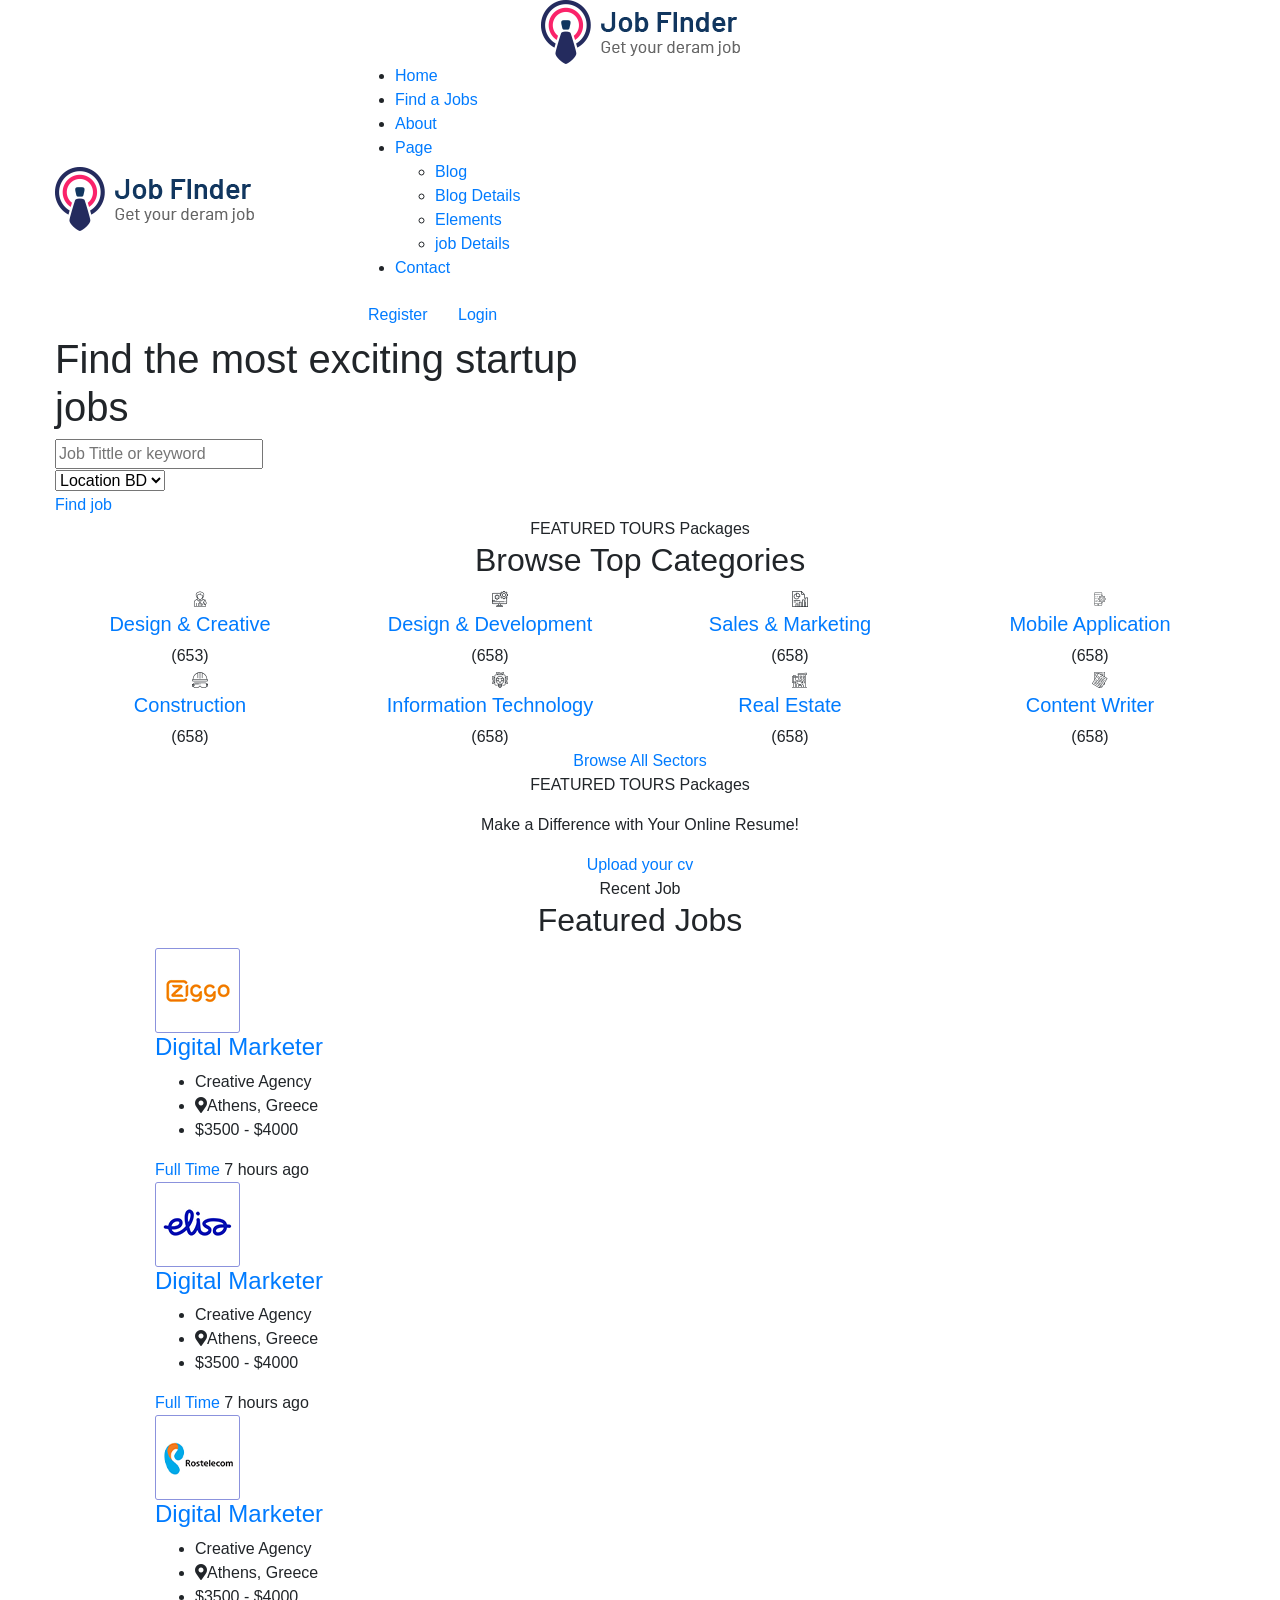
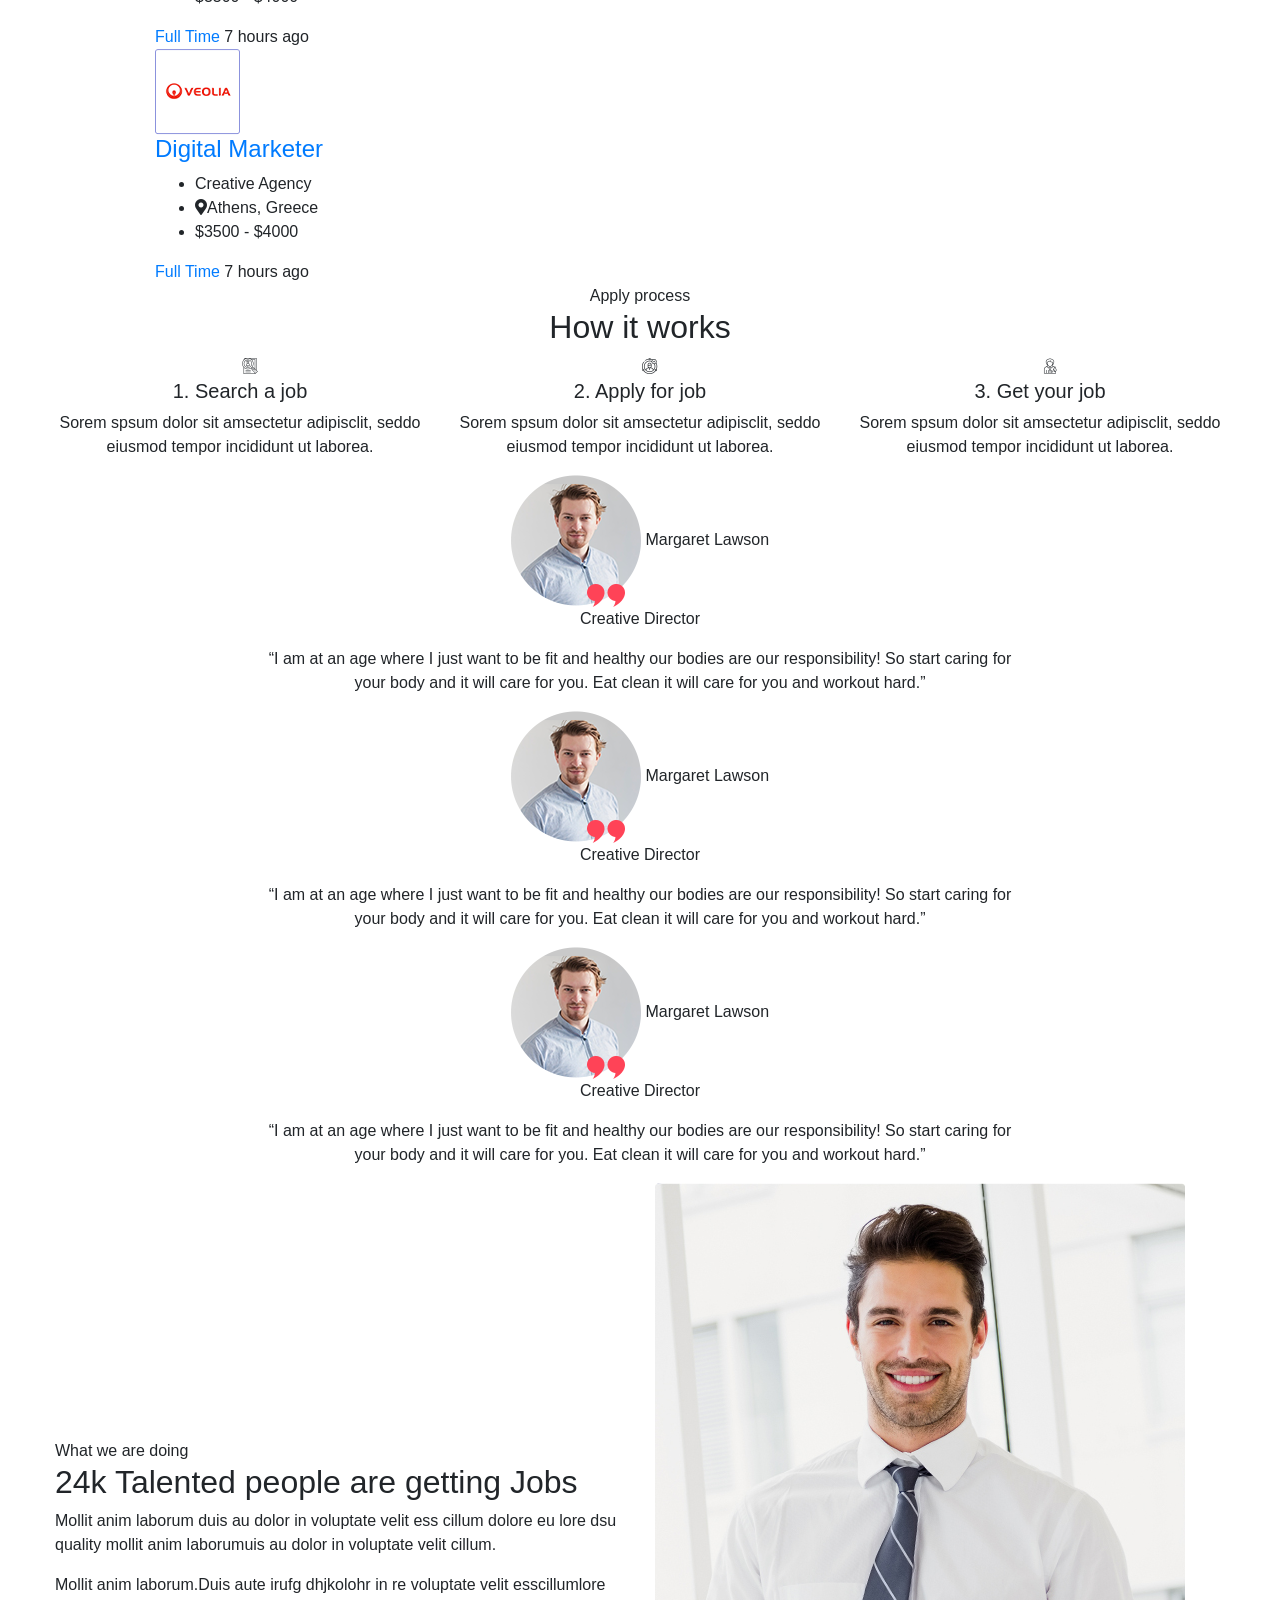
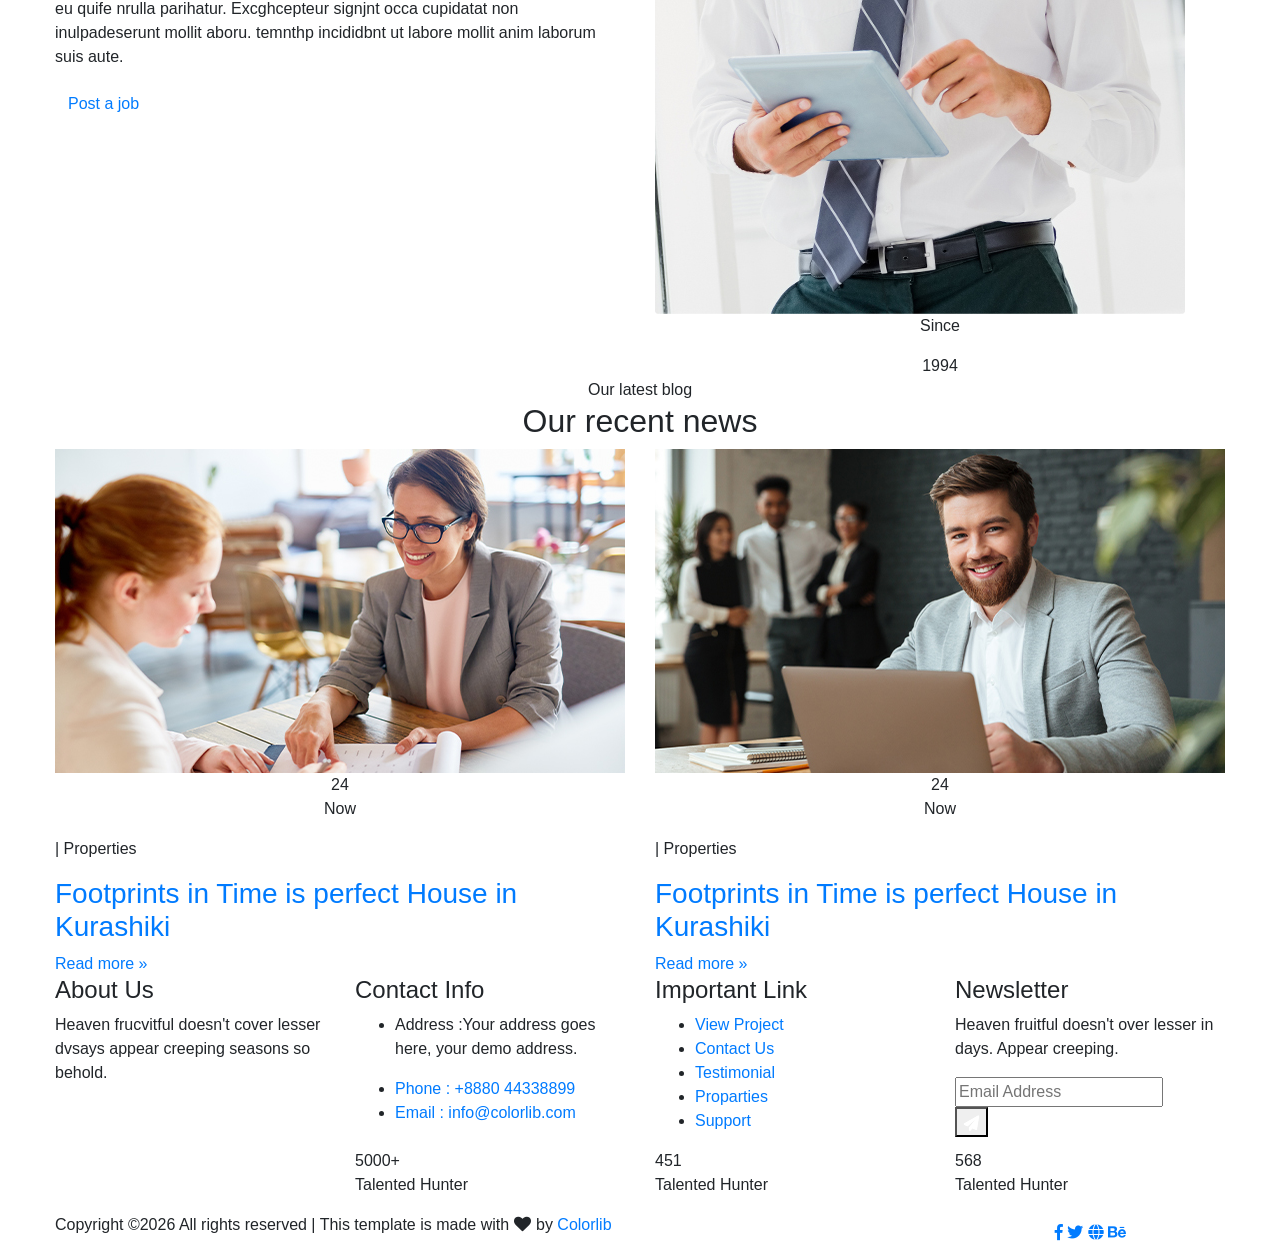
==== index.html @ 40fa7287 "First commit" ====
<!doctype html>
<html class="no-js" lang="zxx">
    <head>
        <meta charset="utf-8">
        <meta http-equiv="x-ua-compatible" content="ie=edge">
         <title>Job board HTML-5 Template </title>
        <meta name="description" content="">
        <meta name="viewport" content="width=device-width, initial-scale=1">
        <link rel="manifest" href="site.webmanifest">
		<link rel="shortcut icon" type="image/x-icon" href="assets/img/favicon.ico">

		<!-- CSS here -->
            <link rel="stylesheet" href="assets/css/bootstrap.min.css">
            <link rel="stylesheet" href="assets/css/owl.carousel.min.css">
            <link rel="stylesheet" href="assets/css/flaticon.css">
            <link rel="stylesheet" href="assets/css/price_rangs.css">
            <link rel="stylesheet" href="assets/css/slicknav.css">
            <link rel="stylesheet" href="assets/css/animate.min.css">
            <link rel="stylesheet" href="assets/css/magnific-popup.css">
            <link rel="stylesheet" href="assets/css/fontawesome-all.min.css">
            <link rel="stylesheet" href="assets/css/themify-icons.css">
            <link rel="stylesheet" href="assets/css/slick.css">
            <link rel="stylesheet" href="assets/css/nice-select.css">
            <link rel="stylesheet" href="assets/css/style.css">
   </head>

   <body>
    <!-- Preloader Start -->
    <div id="preloader-active">
        <div class="preloader d-flex align-items-center justify-content-center">
            <div class="preloader-inner position-relative">
                <div class="preloader-circle"></div>
                <div class="preloader-img pere-text">
                    <img src="assets/img/logo/logo.png" alt="">
                </div>
            </div>
        </div>
    </div>
    <!-- Preloader Start -->
    <header>
        <!-- Header Start -->
       <div class="header-area header-transparrent">
           <div class="headder-top header-sticky">
                <div class="container">
                    <div class="row align-items-center">
                        <div class="col-lg-3 col-md-2">
                            <!-- Logo -->
                            <div class="logo">
                                <a href="index.html"><img src="assets/img/logo/logo.png" alt=""></a>
                            </div>  
                        </div>
                        <div class="col-lg-9 col-md-9">
                            <div class="menu-wrapper">
                                <!-- Main-menu -->
                                <div class="main-menu">
                                    <nav class="d-none d-lg-block">
                                        <ul id="navigation">
                                            <li><a href="index.html">Home</a></li>
                                            <li><a href="job_listing.html">Find a Jobs </a></li>
                                            <li><a href="about.html">About</a></li>
                                            <li><a href="#">Page</a>
                                                <ul class="submenu">
                                                    <li><a href="blog.html">Blog</a></li>
                                                    <li><a href="single-blog.html">Blog Details</a></li>
                                                    <li><a href="elements.html">Elements</a></li>
                                                    <li><a href="job_details.html">job Details</a></li>
                                                </ul>
                                            </li>
                                            <li><a href="contact.html">Contact</a></li>
                                        </ul>
                                    </nav>
                                </div>          
                                <!-- Header-btn -->
                                <div class="header-btn d-none f-right d-lg-block">
                                    <a href="#" class="btn head-btn1">Register</a>
                                    <a href="#" class="btn head-btn2">Login</a>
                                </div>
                            </div>
                        </div>
                        <!-- Mobile Menu -->
                        <div class="col-12">
                            <div class="mobile_menu d-block d-lg-none"></div>
                        </div>
                    </div>
                </div>
           </div>
       </div>
        <!-- Header End -->
    </header>
    <main>

        <!-- slider Area Start-->
        <div class="slider-area ">
            <!-- Mobile Menu -->
            <div class="slider-active">
                <div class="single-slider slider-height d-flex align-items-center" data-background="assets/img/hero/h1_hero.jpg">
                    <div class="container">
                        <div class="row">
                            <div class="col-xl-6 col-lg-9 col-md-10">
                                <div class="hero__caption">
                                    <h1>Find the most exciting startup jobs</h1>
                                </div>
                            </div>
                        </div>
                        <!-- Search Box -->
                        <div class="row">
                            <div class="col-xl-8">
                                <!-- form -->
                                <form action="#" class="search-box">
                                    <div class="input-form">
                                        <input type="text" placeholder="Job Tittle or keyword">
                                    </div>
                                    <div class="select-form">
                                        <div class="select-itms">
                                            <select name="select" id="select1">
                                                <option value="">Location BD</option>
                                                <option value="">Location PK</option>
                                                <option value="">Location US</option>
                                                <option value="">Location UK</option>
                                            </select>
                                        </div>
                                    </div>
                                    <div class="search-form">
                                        <a href="#">Find job</a>
                                    </div>	
                                </form>	
                            </div>
                        </div>
                    </div>
                </div>
            </div>
        </div>
        <!-- slider Area End-->
        <!-- Our Services Start -->
        <div class="our-services section-pad-t30">
            <div class="container">
                <!-- Section Tittle -->
                <div class="row">
                    <div class="col-lg-12">
                        <div class="section-tittle text-center">
                            <span>FEATURED TOURS Packages</span>
                            <h2>Browse Top Categories </h2>
                        </div>
                    </div>
                </div>
                <div class="row d-flex justify-contnet-center">
                    <div class="col-xl-3 col-lg-3 col-md-4 col-sm-6">
                        <div class="single-services text-center mb-30">
                            <div class="services-ion">
                                <span class="flaticon-tour"></span>
                            </div>
                            <div class="services-cap">
                               <h5><a href="job_listing.html">Design & Creative</a></h5>
                                <span>(653)</span>
                            </div>
                        </div>
                    </div>
                    <div class="col-xl-3 col-lg-3 col-md-4 col-sm-6">
                        <div class="single-services text-center mb-30">
                            <div class="services-ion">
                                <span class="flaticon-cms"></span>
                            </div>
                            <div class="services-cap">
                               <h5><a href="job_listing.html">Design & Development</a></h5>
                                <span>(658)</span>
                            </div>
                        </div>
                    </div>
                    <div class="col-xl-3 col-lg-3 col-md-4 col-sm-6">
                        <div class="single-services text-center mb-30">
                            <div class="services-ion">
                                <span class="flaticon-report"></span>
                            </div>
                            <div class="services-cap">
                               <h5><a href="job_listing.html">Sales & Marketing</a></h5>
                                <span>(658)</span>
                            </div>
                        </div>
                    </div>
                    <div class="col-xl-3 col-lg-3 col-md-4 col-sm-6">
                        <div class="single-services text-center mb-30">
                            <div class="services-ion">
                                <span class="flaticon-app"></span>
                            </div>
                            <div class="services-cap">
                               <h5><a href="job_listing.html">Mobile Application</a></h5>
                                <span>(658)</span>
                            </div>
                        </div>
                    </div>
                    <div class="col-xl-3 col-lg-3 col-md-4 col-sm-6">
                        <div class="single-services text-center mb-30">
                            <div class="services-ion">
                                <span class="flaticon-helmet"></span>
                            </div>
                            <div class="services-cap">
                               <h5><a href="job_listing.html">Construction</a></h5>
                                <span>(658)</span>
                            </div>
                        </div>
                    </div>
                    <div class="col-xl-3 col-lg-3 col-md-4 col-sm-6">
                        <div class="single-services text-center mb-30">
                            <div class="services-ion">
                                <span class="flaticon-high-tech"></span>
                            </div>
                            <div class="services-cap">
                               <h5><a href="job_listing.html">Information Technology</a></h5>
                                <span>(658)</span>
                            </div>
                        </div>
                    </div>
                    <div class="col-xl-3 col-lg-3 col-md-4 col-sm-6">
                        <div class="single-services text-center mb-30">
                            <div class="services-ion">
                                <span class="flaticon-real-estate"></span>
                            </div>
                            <div class="services-cap">
                               <h5><a href="job_listing.html">Real Estate</a></h5>
                                <span>(658)</span>
                            </div>
                        </div>
                    </div>
                    <div class="col-xl-3 col-lg-3 col-md-4 col-sm-6">
                        <div class="single-services text-center mb-30">
                            <div class="services-ion">
                                <span class="flaticon-content"></span>
                            </div>
                            <div class="services-cap">
                               <h5><a href="job_listing.html">Content Writer</a></h5>
                                <span>(658)</span>
                            </div>
                        </div>
                    </div>
                </div>
                <!-- More Btn -->
                <!-- Section Button -->
                <div class="row">
                    <div class="col-lg-12">
                        <div class="browse-btn2 text-center mt-50">
                            <a href="job_listing.html" class="border-btn2">Browse All Sectors</a>
                        </div>
                    </div>
                </div>
            </div>
        </div>
        <!-- Our Services End -->
        <!-- Online CV Area Start -->
         <div class="online-cv cv-bg section-overly pt-90 pb-120"  data-background="assets/img/gallery/cv_bg.jpg">
            <div class="container">
                <div class="row justify-content-center">
                    <div class="col-xl-10">
                        <div class="cv-caption text-center">
                            <p class="pera1">FEATURED TOURS Packages</p>
                            <p class="pera2"> Make a Difference with Your Online Resume!</p>
                            <a href="#" class="border-btn2 border-btn4">Upload your cv</a>
                        </div>
                    </div>
                </div>
            </div>
        </div>
        <!-- Online CV Area End-->
        <!-- Featured_job_start -->
        <section class="featured-job-area feature-padding">
            <div class="container">
                <!-- Section Tittle -->
                <div class="row">
                    <div class="col-lg-12">
                        <div class="section-tittle text-center">
                            <span>Recent Job</span>
                            <h2>Featured Jobs</h2>
                        </div>
                    </div>
                </div>
                <div class="row justify-content-center">
                    <div class="col-xl-10">
                        <!-- single-job-content -->
                        <div class="single-job-items mb-30">
                            <div class="job-items">
                                <div class="company-img">
                                    <a href="job_details.html"><img src="assets/img/icon/job-list1.png" alt=""></a>
                                </div>
                                <div class="job-tittle">
                                    <a href="job_details.html"><h4>Digital Marketer</h4></a>
                                    <ul>
                                        <li>Creative Agency</li>
                                        <li><i class="fas fa-map-marker-alt"></i>Athens, Greece</li>
                                        <li>$3500 - $4000</li>
                                    </ul>
                                </div>
                            </div>
                            <div class="items-link f-right">
                                <a href="job_details.html">Full Time</a>
                                <span>7 hours ago</span>
                            </div>
                        </div>
                        <!-- single-job-content -->
                        <div class="single-job-items mb-30">
                            <div class="job-items">
                                <div class="company-img">
                                    <a href="job_details.html"><img src="assets/img/icon/job-list2.png" alt=""></a>
                                </div>
                                <div class="job-tittle">
                                    <a href="job_details.html"><h4>Digital Marketer</h4></a>
                                    <ul>
                                        <li>Creative Agency</li>
                                        <li><i class="fas fa-map-marker-alt"></i>Athens, Greece</li>
                                        <li>$3500 - $4000</li>
                                    </ul>
                                </div>
                            </div>
                            <div class="items-link f-right">
                                <a href="job_details.html">Full Time</a>
                                <span>7 hours ago</span>
                            </div>
                        </div>
                         <!-- single-job-content -->
                        <div class="single-job-items mb-30">
                            <div class="job-items">
                                <div class="company-img">
                                    <a href="job_details.html"><img src="assets/img/icon/job-list3.png" alt=""></a>
                                </div>
                                <div class="job-tittle">
                                    <a href="job_details.html"><h4>Digital Marketer</h4></a>
                                    <ul>
                                        <li>Creative Agency</li>
                                        <li><i class="fas fa-map-marker-alt"></i>Athens, Greece</li>
                                        <li>$3500 - $4000</li>
                                    </ul>
                                </div>
                            </div>
                            <div class="items-link f-right">
                                <a href="job_details.html">Full Time</a>
                                <span>7 hours ago</span>
                            </div>
                        </div>
                         <!-- single-job-content -->
                        <div class="single-job-items mb-30">
                            <div class="job-items">
                                <div class="company-img">
                                    <a href="job_details.html"><img src="assets/img/icon/job-list4.png" alt=""></a>
                                </div>
                                <div class="job-tittle">
                                    <a href="job_details.html"><h4>Digital Marketer</h4></a>
                                    <ul>
                                        <li>Creative Agency</li>
                                        <li><i class="fas fa-map-marker-alt"></i>Athens, Greece</li>
                                        <li>$3500 - $4000</li>
                                    </ul>
                                </div>
                            </div>
                            <div class="items-link f-right">
                                <a href="job_details.html">Full Time</a>
                                <span>7 hours ago</span>
                            </div>
                        </div>
                    </div>
                </div>
            </div>
        </section>
        <!-- Featured_job_end -->
        <!-- How  Apply Process Start-->
        <div class="apply-process-area apply-bg pt-150 pb-150" data-background="assets/img/gallery/how-applybg.png">
            <div class="container">
                <!-- Section Tittle -->
                <div class="row">
                    <div class="col-lg-12">
                        <div class="section-tittle white-text text-center">
                            <span>Apply process</span>
                            <h2> How it works</h2>
                        </div>
                    </div>
                </div>
                <!-- Apply Process Caption -->
                <div class="row">
                    <div class="col-lg-4 col-md-6">
                        <div class="single-process text-center mb-30">
                            <div class="process-ion">
                                <span class="flaticon-search"></span>
                            </div>
                            <div class="process-cap">
                               <h5>1. Search a job</h5>
                               <p>Sorem spsum dolor sit amsectetur adipisclit, seddo eiusmod tempor incididunt ut laborea.</p>
                            </div>
                        </div>
                    </div>
                    <div class="col-lg-4 col-md-6">
                        <div class="single-process text-center mb-30">
                            <div class="process-ion">
                                <span class="flaticon-curriculum-vitae"></span>
                            </div>
                            <div class="process-cap">
                               <h5>2. Apply for job</h5>
                               <p>Sorem spsum dolor sit amsectetur adipisclit, seddo eiusmod tempor incididunt ut laborea.</p>
                            </div>
                        </div>
                    </div>
                    <div class="col-lg-4 col-md-6">
                        <div class="single-process text-center mb-30">
                            <div class="process-ion">
                                <span class="flaticon-tour"></span>
                            </div>
                            <div class="process-cap">
                               <h5>3. Get your job</h5>
                               <p>Sorem spsum dolor sit amsectetur adipisclit, seddo eiusmod tempor incididunt ut laborea.</p>
                            </div>
                        </div>
                    </div>
                </div>
             </div>
        </div>
        <!-- How  Apply Process End-->
        <!-- Testimonial Start -->
        <div class="testimonial-area testimonial-padding">
            <div class="container">
                <!-- Testimonial contents -->
                <div class="row d-flex justify-content-center">
                    <div class="col-xl-8 col-lg-8 col-md-10">
                        <div class="h1-testimonial-active dot-style">
                            <!-- Single Testimonial -->
                            <div class="single-testimonial text-center">
                                <!-- Testimonial Content -->
                                <div class="testimonial-caption ">
                                    <!-- founder -->
                                    <div class="testimonial-founder  ">
                                        <div class="founder-img mb-30">
                                            <img src="assets/img/testmonial/testimonial-founder.png" alt="">
                                            <span>Margaret Lawson</span>
                                            <p>Creative Director</p>
                                        </div>
                                    </div>
                                    <div class="testimonial-top-cap">
                                        <p>“I am at an age where I just want to be fit and healthy our bodies are our responsibility! So start caring for your body and it will care for you. Eat clean it will care for you and workout hard.”</p>
                                    </div>
                                </div>
                            </div>
                            <!-- Single Testimonial -->
                            <div class="single-testimonial text-center">
                                <!-- Testimonial Content -->
                                <div class="testimonial-caption ">
                                    <!-- founder -->
                                    <div class="testimonial-founder  ">
                                        <div class="founder-img mb-30">
                                            <img src="assets/img/testmonial/testimonial-founder.png" alt="">
                                            <span>Margaret Lawson</span>
                                            <p>Creative Director</p>
                                        </div>
                                    </div>
                                    <div class="testimonial-top-cap">
                                        <p>“I am at an age where I just want to be fit and healthy our bodies are our responsibility! So start caring for your body and it will care for you. Eat clean it will care for you and workout hard.”</p>
                                    </div>
                                </div>
                            </div>
                            <!-- Single Testimonial -->
                            <div class="single-testimonial text-center">
                                <!-- Testimonial Content -->
                                <div class="testimonial-caption ">
                                    <!-- founder -->
                                    <div class="testimonial-founder  ">
                                        <div class="founder-img mb-30">
                                            <img src="assets/img/testmonial/testimonial-founder.png" alt="">
                                            <span>Margaret Lawson</span>
                                            <p>Creative Director</p>
                                        </div>
                                    </div>
                                    <div class="testimonial-top-cap">
                                        <p>“I am at an age where I just want to be fit and healthy our bodies are our responsibility! So start caring for your body and it will care for you. Eat clean it will care for you and workout hard.”</p>
                                    </div>
                                </div>
                            </div>
                        </div>
                    </div>
                </div>
            </div>
        </div>
        <!-- Testimonial End -->
         <!-- Support Company Start-->
         <div class="support-company-area support-padding fix">
            <div class="container">
                <div class="row align-items-center">
                    <div class="col-xl-6 col-lg-6">
                        <div class="right-caption">
                            <!-- Section Tittle -->
                            <div class="section-tittle section-tittle2">
                                <span>What we are doing</span>
                                <h2>24k Talented people are getting Jobs</h2>
                            </div>
                            <div class="support-caption">
                                <p class="pera-top">Mollit anim laborum duis au dolor in voluptate velit ess cillum dolore eu lore dsu quality mollit anim laborumuis au dolor in voluptate velit cillum.</p>
                                <p>Mollit anim laborum.Duis aute irufg dhjkolohr in re voluptate velit esscillumlore eu quife nrulla parihatur. Excghcepteur signjnt occa cupidatat non inulpadeserunt mollit aboru. temnthp incididbnt ut labore mollit anim laborum suis aute.</p>
                                <a href="about.html" class="btn post-btn">Post a job</a>
                            </div>
                        </div>
                    </div>
                    <div class="col-xl-6 col-lg-6">
                        <div class="support-location-img">
                            <img src="assets/img/service/support-img.jpg" alt="">
                            <div class="support-img-cap text-center">
                                <p>Since</p>
                                <span>1994</span>
                            </div>
                        </div>
                    </div>
                </div>
            </div>
        </div>
        <!-- Support Company End-->
        <!-- Blog Area Start -->
        <div class="home-blog-area blog-h-padding">
            <div class="container">
                <!-- Section Tittle -->
                <div class="row">
                    <div class="col-lg-12">
                        <div class="section-tittle text-center">
                            <span>Our latest blog</span>
                            <h2>Our recent news</h2>
                        </div>
                    </div>
                </div>
                <div class="row">
                    <div class="col-xl-6 col-lg-6 col-md-6">
                        <div class="home-blog-single mb-30">
                            <div class="blog-img-cap">
                                <div class="blog-img">
                                    <img src="assets/img/blog/home-blog1.jpg" alt="">
                                    <!-- Blog date -->
                                    <div class="blog-date text-center">
                                        <span>24</span>
                                        <p>Now</p>
                                    </div>
                                </div>
                                <div class="blog-cap">
                                    <p>|   Properties</p>
                                    <h3><a href="single-blog.html">Footprints in Time is perfect House in Kurashiki</a></h3>
                                    <a href="#" class="more-btn">Read more »</a>
                                </div>
                            </div>
                        </div>
                    </div>
                    <div class="col-xl-6 col-lg-6 col-md-6">
                        <div class="home-blog-single mb-30">
                            <div class="blog-img-cap">
                                <div class="blog-img">
                                    <img src="assets/img/blog/home-blog2.jpg" alt="">
                                    <!-- Blog date -->
                                    <div class="blog-date text-center">
                                        <span>24</span>
                                        <p>Now</p>
                                    </div>
                                </div>
                                <div class="blog-cap">
                                    <p>|   Properties</p>
                                    <h3><a href="single-blog.html">Footprints in Time is perfect House in Kurashiki</a></h3>
                                    <a href="#" class="more-btn">Read more »</a>
                                </div>
                            </div>
                        </div>
                    </div>
                </div>
            </div>
        </div>
        <!-- Blog Area End -->

    </main>
    <footer>
        <!-- Footer Start-->
        <div class="footer-area footer-bg footer-padding">
            <div class="container">
                <div class="row d-flex justify-content-between">
                    <div class="col-xl-3 col-lg-3 col-md-4 col-sm-6">
                       <div class="single-footer-caption mb-50">
                         <div class="single-footer-caption mb-30">
                             <div class="footer-tittle">
                                 <h4>About Us</h4>
                                 <div class="footer-pera">
                                     <p>Heaven frucvitful doesn't cover lesser dvsays appear creeping seasons so behold.</p>
                                </div>
                             </div>
                         </div>

                       </div>
                    </div>
                    <div class="col-xl-3 col-lg-3 col-md-4 col-sm-5">
                        <div class="single-footer-caption mb-50">
                            <div class="footer-tittle">
                                <h4>Contact Info</h4>
                                <ul>
                                    <li>
                                    <p>Address :Your address goes
                                        here, your demo address.</p>
                                    </li>
                                    <li><a href="#">Phone : +8880 44338899</a></li>
                                    <li><a href="#">Email : info@colorlib.com</a></li>
                                </ul>
                            </div>

                        </div>
                    </div>
                    <div class="col-xl-3 col-lg-3 col-md-4 col-sm-5">
                        <div class="single-footer-caption mb-50">
                            <div class="footer-tittle">
                                <h4>Important Link</h4>
                                <ul>
                                    <li><a href="#"> View Project</a></li>
                                    <li><a href="#">Contact Us</a></li>
                                    <li><a href="#">Testimonial</a></li>
                                    <li><a href="#">Proparties</a></li>
                                    <li><a href="#">Support</a></li>
                                </ul>
                            </div>
                        </div>
                    </div>
                    <div class="col-xl-3 col-lg-3 col-md-4 col-sm-5">
                        <div class="single-footer-caption mb-50">
                            <div class="footer-tittle">
                                <h4>Newsletter</h4>
                                <div class="footer-pera footer-pera2">
                                 <p>Heaven fruitful doesn't over lesser in days. Appear creeping.</p>
                             </div>
                             <!-- Form -->
                             <div class="footer-form" >
                                 <div id="mc_embed_signup">
                                     <form target="_blank" action="https://spondonit.us12.list-manage.com/subscribe/post?u=1462626880ade1ac87bd9c93a&amp;id=92a4423d01"
                                     method="get" class="subscribe_form relative mail_part">
                                         <input type="email" name="email" id="newsletter-form-email" placeholder="Email Address"
                                         class="placeholder hide-on-focus" onfocus="this.placeholder = ''"
                                         onblur="this.placeholder = ' Email Address '">
                                         <div class="form-icon">
                                             <button type="submit" name="submit" id="newsletter-submit"
                                             class="email_icon newsletter-submit button-contactForm"><img src="assets/img/icon/form.png" alt=""></button>
                                         </div>
                                         <div class="mt-10 info"></div>
                                     </form>
                                 </div>
                             </div>
                            </div>
                        </div>
                    </div>
                </div>
               <!--  -->
               <div class="row footer-wejed justify-content-between">
                    <div class="col-xl-3 col-lg-3 col-md-4 col-sm-6">
                        <!-- logo -->
                        <div class="footer-logo mb-20">
                        <a href="index.html"><img src="assets/img/logo/logo2_footer.png" alt=""></a>
                        </div>
                    </div>
                    <div class="col-xl-3 col-lg-3 col-md-4 col-sm-5">
                    <div class="footer-tittle-bottom">
                        <span>5000+</span>
                        <p>Talented Hunter</p>
                    </div>
                    </div>
                    <div class="col-xl-3 col-lg-3 col-md-4 col-sm-5">
                        <div class="footer-tittle-bottom">
                            <span>451</span>
                            <p>Talented Hunter</p>
                        </div>
                    </div>
                    <div class="col-xl-3 col-lg-3 col-md-4 col-sm-5">
                        <!-- Footer Bottom Tittle -->
                        <div class="footer-tittle-bottom">
                            <span>568</span>
                            <p>Talented Hunter</p>
                        </div>
                    </div>
               </div>
            </div>
        </div>
        <!-- footer-bottom area -->
        <div class="footer-bottom-area footer-bg">
            <div class="container">
                <div class="footer-border">
                     <div class="row d-flex justify-content-between align-items-center">
                         <div class="col-xl-10 col-lg-10 ">
                             <div class="footer-copy-right">
                                 <p><!-- Link back to Colorlib can't be removed. Template is licensed under CC BY 3.0. -->
  Copyright &copy;<script>document.write(new Date().getFullYear());</script> All rights reserved | This template is made with <i class="fa fa-heart" aria-hidden="true"></i> by <a href="https://colorlib.com" target="_blank">Colorlib</a>
  <!-- Link back to Colorlib can't be removed. Template is licensed under CC BY 3.0. --></p>
                             </div>
                         </div>
                         <div class="col-xl-2 col-lg-2">
                             <div class="footer-social f-right">
                                 <a href="#"><i class="fab fa-facebook-f"></i></a>
                                 <a href="#"><i class="fab fa-twitter"></i></a>
                                 <a href="#"><i class="fas fa-globe"></i></a>
                                 <a href="#"><i class="fab fa-behance"></i></a>
                             </div>
                         </div>
                     </div>
                </div>
            </div>
        </div>
        <!-- Footer End-->
    </footer>

  <!-- JS here -->
	
		<!-- All JS Custom Plugins Link Here here -->
        <script src="./assets/js/vendor/modernizr-3.5.0.min.js"></script>
		<!-- Jquery, Popper, Bootstrap -->
		<script src="./assets/js/vendor/jquery-1.12.4.min.js"></script>
        <script src="./assets/js/popper.min.js"></script>
        <script src="./assets/js/bootstrap.min.js"></script>
	    <!-- Jquery Mobile Menu -->
        <script src="./assets/js/jquery.slicknav.min.js"></script>

		<!-- Jquery Slick , Owl-Carousel Plugins -->
        <script src="./assets/js/owl.carousel.min.js"></script>
        <script src="./assets/js/slick.min.js"></script>
        <script src="./assets/js/price_rangs.js"></script>
        
		<!-- One Page, Animated-HeadLin -->
        <script src="./assets/js/wow.min.js"></script>
		<script src="./assets/js/animated.headline.js"></script>
        <script src="./assets/js/jquery.magnific-popup.js"></script>

		<!-- Scrollup, nice-select, sticky -->
        <script src="./assets/js/jquery.scrollUp.min.js"></script>
        <script src="./assets/js/jquery.nice-select.min.js"></script>
		<script src="./assets/js/jquery.sticky.js"></script>
        
        <!-- contact js -->
        <script src="./assets/js/contact.js"></script>
        <script src="./assets/js/jquery.form.js"></script>
        <script src="./assets/js/jquery.validate.min.js"></script>
        <script src="./assets/js/mail-script.js"></script>
        <script src="./assets/js/jquery.ajaxchimp.min.js"></script>
        
		<!-- Jquery Plugins, main Jquery -->	
        <script src="./assets/js/plugins.js"></script>
        <script src="./assets/js/main.js"></script>
        
    </body>
</html>
---- assets/css/flaticon.css ----
/*
  	Flaticon icon font: Flaticon
  	Creation date: 10/03/2020 09:37
  	*/

@font-face {
  font-family: "Flaticon";
  src: url("../fonts/Flaticon.eot");
  src: url("../fonts/Flaticon.eot?#iefix") format("embedded-opentype"),
       url("../fonts/Flaticon.woff2") format("woff2"),
       url("../fonts/Flaticon.woff") format("woff"),
       url("../fonts/Flaticon.ttf") format("truetype"),
       url("../fonts/Flaticon.svg#Flaticon") format("svg");
  font-weight: normal;
  font-style: normal;
}

@media screen and (-webkit-min-device-pixel-ratio:0) {
  @font-face {
    font-family: "Flaticon";
    src: url("../fonts/Flaticon.svg#Flaticon") format("svg");
  }
}

[class^="flaticon-"]:before, [class*=" flaticon-"]:before,
[class^="flaticon-"]:after, [class*=" flaticon-"]:after {   
  font-family: Flaticon;

font-style: normal;
margin-left: 20px;
}

.flaticon-tour:before { content: "\f100"; }
.flaticon-report:before { content: "\f101"; }
.flaticon-cms:before { content: "\f102"; }
.flaticon-app:before { content: "\f103"; }
.flaticon-helmet:before { content: "\f104"; }
.flaticon-high-tech:before { content: "\f105"; }
.flaticon-real-estate:before { content: "\f106"; }
.flaticon-content:before { content: "\f107"; }
.flaticon-search:before { content: "\f108"; }
.flaticon-curriculum-vitae:before { content: "\f109"; }
---- assets/css/price_rangs.css ----
/* Ion.RangeSlider
// css version 2.0.3
// Â© 2013-2014 Denis Ineshin | IonDen.com
// ===================================================================================================================*/

/* =====================================================================================================================
// RangeSlider */

.irs {
    position: relative; display: block;
    -webkit-touch-callout: none;
    -webkit-user-select: none;
     -khtml-user-select: none;
       -moz-user-select: none;
        -ms-user-select: none;
            user-select: none;
}
    .irs-line {
        position: relative; display: block;
        overflow: hidden;
        outline: none !important;
    }
        .irs-line-left, .irs-line-mid, .irs-line-right {
            position: absolute; display: block;
            top: 0;
        }
        .irs-line-left {
            left: 0; width: 11%;
        }
        .irs-line-mid {
            left: 9%; width: 82%;
        }
        .irs-line-right {
            right: 0; width: 11%;
        }

    .irs-bar {
        position: absolute; display: block;
        left: 0; width: 0;
    }
        .irs-bar-edge {
            position: absolute; display: block;
            top: 0; left: 0;
        }

    .irs-shadow {
        position: absolute; display: none;
        left: 0; width: 0;
    }

    .irs-slider {
        position: absolute; display: block;
        cursor: default;
        z-index: 1;
    }
        .irs-slider.single {

        }
        .irs-slider.from {

        }
        .irs-slider.to {

        }
        .irs-slider.type_last {
            z-index: 2;
        }

    .irs-min {
        position: absolute; display: block;
        left: 0;
        cursor: default;
    }
    .irs-max {
        position: absolute; display: block;
        right: 0;
        cursor: default;
    }

    .irs-from, .irs-to, .irs-single {
        position: absolute; display: block;
        top: 0; left: 0;
        cursor: default;
        white-space: nowrap;
    }

.irs-grid {
    position: absolute; display: none;
    bottom: 0; left: 0;
    width: 100%; height: 20px;
}
.irs-with-grid .irs-grid {
    display: block;
}
    .irs-grid-pol {
        position: absolute;
        top: 0; left: 0;
        width: 1px; height: 8px;
        background: #000;
    }
    .irs-grid-pol.small {
        height: 4px;
    }
    .irs-grid-text {
        position: absolute;
        bottom: 0; left: 0;
        white-space: nowrap;
        text-align: center;
        font-size: 9px; line-height: 9px;
        padding: 0 3px;
        color: #000;
    }

.irs-disable-mask {
    position: absolute; display: block;
    top: 0; left: -1%;
    width: 102%; height: 100%;
    cursor: default;
    background: rgba(0,0,0,0.0);
    z-index: 2;
}
.lt-ie9 .irs-disable-mask {
    background: #000;
    filter: alpha(opacity=0);
    cursor: not-allowed;
}

.irs-disabled {
    opacity: 0.4;
}


.irs-hidden-input {
    position: absolute !important;
    display: block !important;
    top: 0 !important;
    left: 0 !important;
    width: 0 !important;
    height: 0 !important;
    font-size: 0 !important;
    line-height: 0 !important;
    padding: 0 !important;
    margin: 0 !important;
    outline: none !important;
    z-index: -9999 !important;
    background: none !important;
    border-style: solid !important;
    border-color: transparent !important;
}


/* Ion.RangeSlider, Simple Skin
// css version 2.0.3
// Â© Denis Ineshin, 2014    https://github.com/IonDen
// Â© guybowden, 2014        https://github.com/guybowden
// ===================================================================================================================*/

/* =====================================================================================================================
// Skin details */

.irs {
    height: 55px;
}
.irs-with-grid {
    height: 75px;
}
.irs-line {
    height: 10px; top: 33px;
    background: #EEE;
    background: linear-gradient(to bottom, #DDD -50%, #FFF 150%); /* W3C */
    border: 1px solid #CCC;
    border-radius: 16px;
    -moz-border-radius: 16px;
}
    .irs-line-left {
        height: 8px;
    }
    .irs-line-mid {
        height: 8px;
    }
    .irs-line-right {
        height: 8px;
    }

.irs-bar {
    height: 10px; top: 33px;
    border-top: 1px solid #428bca;
    border-bottom: 1px solid #428bca;
    background: #428bca;
    background: linear-gradient(to top, rgba(66,139,202,1) 0%,rgba(127,195,232,1) 100%); /* W3C */
}
    .irs-bar-edge {
        height: 10px; top: 33px;
        width: 14px;
        border: 1px solid #428bca;
        border-right: 0;
        background: #428bca;
        background: linear-gradient(to top, rgba(66,139,202,1) 0%,rgba(127,195,232,1) 100%); /* W3C */
        border-radius: 16px 0 0 16px;
        -moz-border-radius: 16px 0 0 16px;
    }

.irs-shadow {
    height: 2px; top: 38px;
    background: #000;
    opacity: 0.3;
    border-radius: 5px;
    -moz-border-radius: 5px;
}
.lt-ie9 .irs-shadow {
    filter: alpha(opacity=30);
}

.irs-slider {
    top: 25px;
    width: 27px; height: 27px;
    border: 1px solid #AAA;
    background: #DDD;
    background: linear-gradient(to bottom, rgba(255,255,255,1) 0%,rgba(220,220,220,1) 20%,rgba(255,255,255,1) 100%); /* W3C */
    border-radius: 27px;
    -moz-border-radius: 27px;
    box-shadow: 1px 1px 3px rgba(0,0,0,0.3);
    cursor: pointer;
}

.irs-slider.state_hover, .irs-slider:hover {
    background: #FFF;
}

.irs-min, .irs-max {
    color: #333;
    font-size: 12px; line-height: 1.333;
    text-shadow: none;
    top: 0;
    padding: 1px 5px;
    background: rgba(0,0,0,0.1);
    border-radius: 3px;
    -moz-border-radius: 3px;
}

.lt-ie9 .irs-min, .lt-ie9 .irs-max {
    background: #ccc;
}

.lt-ie9 .irs-from, .lt-ie9 .irs-to, .lt-ie9 .irs-single {
    background: #999;
}

.irs-grid {
    height: 27px;
}
.irs-grid-pol {
    opacity: 0.5;
    background: #428bca;
}
.irs-grid-pol.small {
    background: #999;
}

.irs-grid-text {
    bottom: 5px;
    color: #99a4ac;
}

.irs-disabled {
}
---- assets/css/themify-icons.css ----
@font-face {
	font-family: 'themify';
	src:url('../fonts/themify.eot?-fvbane');


	src:url('../fonts/themify.eot?#iefix-fvbane') format('embedded-opentype'),
		url('../fonts/themify.woff?-fvbane') format('woff'),
		url('../fonts/themify.ttf?-fvbane') format('truetype'),
		url('../fonts/themify.svg?-fvbane#themify') format('svg');
	font-weight: normal;
	font-style: normal;
}

[class^="ti-"], [class*=" ti-"] {
	font-family: 'themify';
	speak: none;
	font-style: normal;
	font-weight: normal;
	font-variant: normal;
	text-transform: none;
	line-height: 1;

	/* Better Font Rendering =========== */
	-webkit-font-smoothing: antialiased;
	-moz-osx-font-smoothing: grayscale;
}

.ti-wand:before {
	content: "\e600";
}
.ti-volume:before {
	content: "\e601";
}
.ti-user:before {
	content: "\e602";
}
.ti-unlock:before {
	content: "\e603";
}
.ti-unlink:before {
	content: "\e604";
}
.ti-trash:before {
	content: "\e605";
}
.ti-thought:before {
	content: "\e606";
}
.ti-target:before {
	content: "\e607";
}
.ti-tag:before {
	content: "\e608";
}
.ti-tablet:before {
	content: "\e609";
}
.ti-star:before {
	content: "\e60a";
}
.ti-spray:before {
	content: "\e60b";
}
.ti-signal:before {
	content: "\e60c";
}
.ti-shopping-cart:before {
	content: "\e60d";
}
.ti-shopping-cart-full:before {
	content: "\e60e";
}
.ti-settings:before {
	content: "\e60f";
}
.ti-search:before {
	content: "\e610";
}
.ti-zoom-in:before {
	content: "\e611";
}
.ti-zoom-out:before {
	content: "\e612";
}
.ti-cut:before {
	content: "\e613";
}
.ti-ruler:before {
	content: "\e614";
}
.ti-ruler-pencil:before {
	content: "\e615";
}
.ti-ruler-alt:before {
	content: "\e616";
}
.ti-bookmark:before {
	content: "\e617";
}
.ti-bookmark-alt:before {
	content: "\e618";
}
.ti-reload:before {
	content: "\e619";
}
.ti-plus:before {
	content: "\e61a";
}
.ti-pin:before {
	content: "\e61b";
}
.ti-pencil:before {
	content: "\e61c";
}
.ti-pencil-alt:before {
	content: "\e61d";
}
.ti-paint-roller:before {
	content: "\e61e";
}
.ti-paint-bucket:before {
	content: "\e61f";
}
.ti-na:before {
	content: "\e620";
}
.ti-mobile:before {
	content: "\e621";
}
.ti-minus:before {
	content: "\e622";
}
.ti-medall:before {
	content: "\e623";
}
.ti-medall-alt:before {
	content: "\e624";
}
.ti-marker:before {
	content: "\e625";
}
.ti-marker-alt:before {
	content: "\e626";
}
.ti-arrow-up:before {
	content: "\e627";
}
.ti-arrow-right:before {
	content: "\e628";
}
.ti-arrow-left:before {
	content: "\e629";
}
.ti-arrow-down:before {
	content: "\e62a";
}
.ti-lock:before {
	content: "\e62b";
}
.ti-location-arrow:before {
	content: "\e62c";
}
.ti-link:before {
	content: "\e62d";
}
.ti-layout:before {
	content: "\e62e";
}
.ti-layers:before {
	content: "\e62f";
}
.ti-layers-alt:before {
	content: "\e630";
}
.ti-key:before {
	content: "\e631";
}
.ti-import:before {
	content: "\e632";
}
.ti-image:before {
	content: "\e633";
}
.ti-heart:before {
	content: "\e634";
}
.ti-heart-broken:before {
	content: "\e635";
}
.ti-hand-stop:before {
	content: "\e636";
}
.ti-hand-open:before {
	content: "\e637";
}
.ti-hand-drag:before {
	content: "\e638";
}
.ti-folder:before {
	content: "\e639";
}
.ti-flag:before {
	content: "\e63a";
}
.ti-flag-alt:before {
	content: "\e63b";
}
.ti-flag-alt-2:before {
	content: "\e63c";
}
.ti-eye:before {
	content: "\e63d";
}
.ti-export:before {
	content: "\e63e";
}
.ti-exchange-vertical:before {
	content: "\e63f";
}
.ti-desktop:before {
	content: "\e640";
}
.ti-cup:before {
	content: "\e641";
}
.ti-crown:before {
	content: "\e642";
}
.ti-comments:before {
	content: "\e643";
}
.ti-comment:before {
	content: "\e644";
}
.ti-comment-alt:before {
	content: "\e645";
}
.ti-close:before {
	content: "\e646";
}
.ti-clip:before {
	content: "\e647";
}
.ti-angle-up:before {
	content: "\e648";
}
.ti-angle-right:before {
	content: "\e649";
}
.ti-angle-left:before {
	content: "\e64a";
}
.ti-angle-down:before {
	content: "\e64b";
}
.ti-check:before {
	content: "\e64c";
}
.ti-check-box:before {
	content: "\e64d";
}
.ti-camera:before {
	content: "\e64e";
}
.ti-announcement:before {
	content: "\e64f";
}
.ti-brush:before {
	content: "\e650";
}
.ti-briefcase:before {
	content: "\e651";
}
.ti-bolt:before {
	content: "\e652";
}
.ti-bolt-alt:before {
	content: "\e653";
}
.ti-blackboard:before {
	content: "\e654";
}
.ti-bag:before {
	content: "\e655";
}
.ti-move:before {
	content: "\e656";
}
.ti-arrows-vertical:before {
	content: "\e657";
}
.ti-arrows-horizontal:before {
	content: "\e658";
}
.ti-fullscreen:before {
	content: "\e659";
}
.ti-arrow-top-right:before {
	content: "\e65a";
}
.ti-arrow-top-left:before {
	content: "\e65b";
}
.ti-arrow-circle-up:before {
	content: "\e65c";
}
.ti-arrow-circle-right:before {
	content: "\e65d";
}
.ti-arrow-circle-left:before {
	content: "\e65e";
}
.ti-arrow-circle-down:before {
	content: "\e65f";
}
.ti-angle-double-up:before {
	content: "\e660";
}
.ti-angle-double-right:before {
	content: "\e661";
}
.ti-angle-double-left:before {
	content: "\e662";
}
.ti-angle-double-down:before {
	content: "\e663";
}
.ti-zip:before {
	content: "\e664";
}
.ti-world:before {
	content: "\e665";
}
.ti-wheelchair:before {
	content: "\e666";
}
.ti-view-list:before {
	content: "\e667";
}
.ti-view-list-alt:before {
	content: "\e668";
}
.ti-view-grid:before {
	content: "\e669";
}
.ti-uppercase:before {
	content: "\e66a";
}
.ti-upload:before {
	content: "\e66b";
}
.ti-underline:before {
	content: "\e66c";
}
.ti-truck:before {
	content: "\e66d";
}
.ti-timer:before {
	content: "\e66e";
}
.ti-ticket:before {
	content: "\e66f";
}
.ti-thumb-up:before {
	content: "\e670";
}
.ti-thumb-down:before {
	content: "\e671";
}
.ti-text:before {
	content: "\e672";
}
.ti-stats-up:before {
	content: "\e673";
}
.ti-stats-down:before {
	content: "\e674";
}
.ti-split-v:before {
	content: "\e675";
}
.ti-split-h:before {
	content: "\e676";
}
.ti-smallcap:before {
	content: "\e677";
}
.ti-shine:before {
	content: "\e678";
}
.ti-shift-right:before {
	content: "\e679";
}
.ti-shift-left:before {
	content: "\e67a";
}
.ti-shield:before {
	content: "\e67b";
}
.ti-notepad:before {
	content: "\e67c";
}
.ti-server:before {
	content: "\e67d";
}
.ti-quote-right:before {
	content: "\e67e";
}
.ti-quote-left:before {
	content: "\e67f";
}
.ti-pulse:before {
	content: "\e680";
}
.ti-printer:before {
	content: "\e681";
}
.ti-power-off:before {
	content: "\e682";
}
.ti-plug:before {
	content: "\e683";
}
.ti-pie-chart:before {
	content: "\e684";
}
.ti-paragraph:before {
	content: "\e685";
}
.ti-panel:before {
	content: "\e686";
}
.ti-package:before {
	content: "\e687";
}
.ti-music:before {
	content: "\e688";
}
.ti-music-alt:before {
	content: "\e689";
}
.ti-mouse:before {
	content: "\e68a";
}
.ti-mouse-alt:before {
	content: "\e68b";
}
.ti-money:before {
	content: "\e68c";
}
.ti-microphone:before {
	content: "\e68d";
}
.ti-menu:before {
	content: "\e68e";
}
.ti-menu-alt:before {
	content: "\e68f";
}
.ti-map:before {
	content: "\e690";
}
.ti-map-alt:before {
	content: "\e691";
}
.ti-loop:before {
	content: "\e692";
}
.ti-location-pin:before {
	content: "\e693";
}
.ti-list:before {
	content: "\e694";
}
.ti-light-bulb:before {
	content: "\e695";
}
.ti-Italic:before {
	content: "\e696";
}
.ti-info:before {
	content: "\e697";
}
.ti-infinite:before {
	content: "\e698";
}
.ti-id-badge:before {
	content: "\e699";
}
.ti-hummer:before {
	content: "\e69a";
}
.ti-home:before {
	content: "\e69b";
}
.ti-help:before {
	content: "\e69c";
}
.ti-headphone:before {
	content: "\e69d";
}
.ti-harddrives:before {
	content: "\e69e";
}
.ti-harddrive:before {
	content: "\e69f";
}
.ti-gift:before {
	content: "\e6a0";
}
.ti-game:before {
	content: "\e6a1";
}
.ti-filter:before {
	content: "\e6a2";
}
.ti-files:before {
	content: "\e6a3";
}
.ti-file:before {
	content: "\e6a4";
}
.ti-eraser:before {
	content: "\e6a5";
}
.ti-envelope:before {
	content: "\e6a6";
}
.ti-download:before {
	content: "\e6a7";
}
.ti-direction:before {
	content: "\e6a8";
}
.ti-direction-alt:before {
	content: "\e6a9";
}
.ti-dashboard:before {
	content: "\e6aa";
}
.ti-control-stop:before {
	content: "\e6ab";
}
.ti-control-shuffle:before {
	content: "\e6ac";
}
.ti-control-play:before {
	content: "\e6ad";
}
.ti-control-pause:before {
	content: "\e6ae";
}
.ti-control-forward:before {
	content: "\e6af";
}
.ti-control-backward:before {
	content: "\e6b0";
}
.ti-cloud:before {
	content: "\e6b1";
}
.ti-cloud-up:before {
	content: "\e6b2";
}
.ti-cloud-down:before {
	content: "\e6b3";
}
.ti-clipboard:before {
	content: "\e6b4";
}
.ti-car:before {
	content: "\e6b5";
}
.ti-calendar:before {
	content: "\e6b6";
}
.ti-book:before {
	content: "\e6b7";
}
.ti-bell:before {
	content: "\e6b8";
}
.ti-basketball:before {
	content: "\e6b9";
}
.ti-bar-chart:before {
	content: "\e6ba";
}
.ti-bar-chart-alt:before {
	content: "\e6bb";
}
.ti-back-right:before {
	content: "\e6bc";
}
.ti-back-left:before {
	content: "\e6bd";
}
.ti-arrows-corner:before {
	content: "\e6be";
}
.ti-archive:before {
	content: "\e6bf";
}
.ti-anchor:before {
	content: "\e6c0";
}
.ti-align-right:before {
	content: "\e6c1";
}
.ti-align-left:before {
	content: "\e6c2";
}
.ti-align-justify:before {
	content: "\e6c3";
}
.ti-align-center:before {
	content: "\e6c4";
}
.ti-alert:before {
	content: "\e6c5";
}
.ti-alarm-clock:before {
	content: "\e6c6";
}
.ti-agenda:before {
	content: "\e6c7";
}
.ti-write:before {
	content: "\e6c8";
}
.ti-window:before {
	content: "\e6c9";
}
.ti-widgetized:before {
	content: "\e6ca";
}
.ti-widget:before {
	content: "\e6cb";
}
.ti-widget-alt:before {
	content: "\e6cc";
}
.ti-wallet:before {
	content: "\e6cd";
}
.ti-video-clapper:before {
	content: "\e6ce";
}
.ti-video-camera:before {
	content: "\e6cf";
}
.ti-vector:before {
	content: "\e6d0";
}
.ti-themify-logo:before {
	content: "\e6d1";
}
.ti-themify-favicon:before {
	content: "\e6d2";
}
.ti-themify-favicon-alt:before {
	content: "\e6d3";
}
.ti-support:before {
	content: "\e6d4";
}
.ti-stamp:before {
	content: "\e6d5";
}
.ti-split-v-alt:before {
	content: "\e6d6";
}
.ti-slice:before {
	content: "\e6d7";
}
.ti-shortcode:before {
	content: "\e6d8";
}
.ti-shift-right-alt:before {
	content: "\e6d9";
}
.ti-shift-left-alt:before {
	content: "\e6da";
}
.ti-ruler-alt-2:before {
	content: "\e6db";
}
.ti-receipt:before {
	content: "\e6dc";
}
.ti-pin2:before {
	content: "\e6dd";
}
.ti-pin-alt:before {
	content: "\e6de";
}
.ti-pencil-alt2:before {
	content: "\e6df";
}
.ti-palette:before {
	content: "\e6e0";
}
.ti-more:before {
	content: "\e6e1";
}
.ti-more-alt:before {
	content: "\e6e2";
}
.ti-microphone-alt:before {
	content: "\e6e3";
}
.ti-magnet:before {
	content: "\e6e4";
}
.ti-line-double:before {
	content: "\e6e5";
}
.ti-line-dotted:before {
	content: "\e6e6";
}
.ti-line-dashed:before {
	content: "\e6e7";
}
.ti-layout-width-full:before {
	content: "\e6e8";
}
.ti-layout-width-default:before {
	content: "\e6e9";
}
.ti-layout-width-default-alt:before {
	content: "\e6ea";
}
.ti-layout-tab:before {
	content: "\e6eb";
}
.ti-layout-tab-window:before {
	content: "\e6ec";
}
.ti-layout-tab-v:before {
	content: "\e6ed";
}
.ti-layout-tab-min:before {
	content: "\e6ee";
}
.ti-layout-slider:before {
	content: "\e6ef";
}
.ti-layout-slider-alt:before {
	content: "\e6f0";
}
.ti-layout-sidebar-right:before {
	content: "\e6f1";
}
.ti-layout-sidebar-none:before {
	content: "\e6f2";
}
.ti-layout-sidebar-left:before {
	content: "\e6f3";
}
.ti-layout-placeholder:before {
	content: "\e6f4";
}
.ti-layout-menu:before {
	content: "\e6f5";
}
.ti-layout-menu-v:before {
	content: "\e6f6";
}
.ti-layout-menu-separated:before {
	content: "\e6f7";
}
.ti-layout-menu-full:before {
	content: "\e6f8";
}
.ti-layout-media-right-alt:before {
	content: "\e6f9";
}
.ti-layout-media-right:before {
	content: "\e6fa";
}
.ti-layout-media-overlay:before {
	content: "\e6fb";
}
.ti-layout-media-overlay-alt:before {
	content: "\e6fc";
}
.ti-layout-media-overlay-alt-2:before {
	content: "\e6fd";
}
.ti-layout-media-left-alt:before {
	content: "\e6fe";
}
.ti-layout-media-left:before {
	content: "\e6ff";
}
.ti-layout-media-center-alt:before {
	content: "\e700";
}
.ti-layout-media-center:before {
	content: "\e701";
}
.ti-layout-list-thumb:before {
	content: "\e702";
}
.ti-layout-list-thumb-alt:before {
	content: "\e703";
}
.ti-layout-list-post:before {
	content: "\e704";
}
.ti-layout-list-large-image:before {
	content: "\e705";
}
.ti-layout-line-solid:before {
	content: "\e706";
}
.ti-layout-grid4:before {
	content: "\e707";
}
.ti-layout-grid3:before {
	content: "\e708";
}
.ti-layout-grid2:before {
	content: "\e709";
}
.ti-layout-grid2-thumb:before {
	content: "\e70a";
}
.ti-layout-cta-right:before {
	content: "\e70b";
}
.ti-layout-cta-left:before {
	content: "\e70c";
}
.ti-layout-cta-center:before {
	content: "\e70d";
}
.ti-layout-cta-btn-right:before {
	content: "\e70e";
}
.ti-layout-cta-btn-left:before {
	content: "\e70f";
}
.ti-layout-column4:before {
	content: "\e710";
}
.ti-layout-column3:before {
	content: "\e711";
}
.ti-layout-column2:before {
	content: "\e712";
}
.ti-layout-accordion-separated:before {
	content: "\e713";
}
.ti-layout-accordion-merged:before {
	content: "\e714";
}
.ti-layout-accordion-list:before {
	content: "\e715";
}
.ti-ink-pen:before {
	content: "\e716";
}
.ti-info-alt:before {
	content: "\e717";
}
.ti-help-alt:before {
	content: "\e718";
}
.ti-headphone-alt:before {
	content: "\e719";
}
.ti-hand-point-up:before {
	content: "\e71a";
}
.ti-hand-point-right:before {
	content: "\e71b";
}
.ti-hand-point-left:before {
	content: "\e71c";
}
.ti-hand-point-down:before {
	content: "\e71d";
}
.ti-gallery:before {
	content: "\e71e";
}
.ti-face-smile:before {
	content: "\e71f";
}
.ti-face-sad:before {
	content: "\e720";
}
.ti-credit-card:before {
	content: "\e721";
}
.ti-control-skip-forward:before {
	content: "\e722";
}
.ti-control-skip-backward:before {
	content: "\e723";
}
.ti-control-record:before {
	content: "\e724";
}
.ti-control-eject:before {
	content: "\e725";
}
.ti-comments-smiley:before {
	content: "\e726";
}
.ti-brush-alt:before {
	content: "\e727";
}
.ti-youtube:before {
	content: "\e728";
}
.ti-vimeo:before {
	content: "\e729";
}
.ti-twitter:before {
	content: "\e72a";
}
.ti-time:before {
	content: "\e72b";
}
.ti-tumblr:before {
	content: "\e72c";
}
.ti-skype:before {
	content: "\e72d";
}
.ti-share:before {
	content: "\e72e";
}
.ti-share-alt:before {
	content: "\e72f";
}
.ti-rocket:before {
	content: "\e730";
}
.ti-pinterest:before {
	content: "\e731";
}
.ti-new-window:before {
	content: "\e732";
}
.ti-microsoft:before {
	content: "\e733";
}
.ti-list-ol:before {
	content: "\e734";
}
.ti-linkedin:before {
	content: "\e735";
}
.ti-layout-sidebar-2:before {
	content: "\e736";
}
.ti-layout-grid4-alt:before {
	content: "\e737";
}
.ti-layout-grid3-alt:before {
	content: "\e738";
}
.ti-layout-grid2-alt:before {
	content: "\e739";
}
.ti-layout-column4-alt:before {
	content: "\e73a";
}
.ti-layout-column3-alt:before {
	content: "\e73b";
}
.ti-layout-column2-alt:before {
	content: "\e73c";
}
.ti-instagram:before {
	content: "\e73d";
}
.ti-google:before {
	content: "\e73e";
}
.ti-github:before {
	content: "\e73f";
}
.ti-flickr:before {
	content: "\e740";
}
.ti-facebook:before {
	content: "\e741";
}
.ti-dropbox:before {
	content: "\e742";
}
.ti-dribbble:before {
	content: "\e743";
}
.ti-apple:before {
	content: "\e744";
}
.ti-android:before {
	content: "\e745";
}
.ti-save:before {
	content: "\e746";
}
.ti-save-alt:before {
	content: "\e747";
}
.ti-yahoo:before {
	content: "\e748";
}
.ti-wordpress:before {
	content: "\e749";
}
.ti-vimeo-alt:before {
	content: "\e74a";
}
.ti-twitter-alt:before {
	content: "\e74b";
}
.ti-tumblr-alt:before {
	content: "\e74c";
}
.ti-trello:before {
	content: "\e74d";
}
.ti-stack-overflow:before {
	content: "\e74e";
}
.ti-soundcloud:before {
	content: "\e74f";
}
.ti-sharethis:before {
	content: "\e750";
}
.ti-sharethis-alt:before {
	content: "\e751";
}
.ti-reddit:before {
	content: "\e752";
}
.ti-pinterest-alt:before {
	content: "\e753";
}
.ti-microsoft-alt:before {
	content: "\e754";
}
.ti-linux:before {
	content: "\e755";
}
.ti-jsfiddle:before {
	content: "\e756";
}
.ti-joomla:before {
	content: "\e757";
}
.ti-html5:before {
	content: "\e758";
}
.ti-flickr-alt:before {
	content: "\e759";
}
.ti-email:before {
	content: "\e75a";
}
.ti-drupal:before {
	content: "\e75b";
}
.ti-dropbox-alt:before {
	content: "\e75c";
}
.ti-css3:before {
	content: "\e75d";
}
.ti-rss:before {
	content: "\e75e";
}
.ti-rss-alt:before {
	content: "\e75f";
}
---- assets/css/nice-select.css ----
.nice-select {
  -webkit-tap-highlight-color: transparent;
  background-color: #fff;
  border-radius: 5px;
  border: solid 1px #e8e8e8;
  box-sizing: border-box;
  clear: both;
  cursor: pointer;
  display: block;
  float: left;
  font-family: inherit;
  font-size: 14px;
  font-weight: normal;
  height: 42px;
  line-height: 40px;
  outline: none;
  padding-left: 18px;
  padding-right: 30px;
  position: relative;
  text-align: left !important;
  -webkit-transition: all 0.2s ease-in-out;
  transition: all 0.2s ease-in-out;
  -webkit-user-select: none;
     -moz-user-select: none;
      -ms-user-select: none;
          user-select: none;
  white-space: nowrap;
  width: auto; }
  .nice-select:hover {
    border-color: #dbdbdb; }
  .nice-select:active, .nice-select.open, .nice-select:focus {
    border-color: #999; }
  .nice-select:after {
    border-bottom: 2px solid #999;
    border-right: 2px solid #999;
    content: '';
    display: block;
    height: 5px;
    margin-top: -4px;
    pointer-events: none;
    position: absolute;
    right: 12px;
    top: 50%;
    -webkit-transform-origin: 66% 66%;
        -ms-transform-origin: 66% 66%;
            transform-origin: 66% 66%;
    -webkit-transform: rotate(45deg);
        -ms-transform: rotate(45deg);
            transform: rotate(45deg);
    -webkit-transition: all 0.15s ease-in-out;
    transition: all 0.15s ease-in-out;
    width: 5px; }
  .nice-select.open:after {
    -webkit-transform: rotate(-135deg);
        -ms-transform: rotate(-135deg);
            transform: rotate(-135deg); }
  .nice-select.open .list {
    opacity: 1;
    pointer-events: auto;
    -webkit-transform: scale(1) translateY(0);
        -ms-transform: scale(1) translateY(0);
            transform: scale(1) translateY(0); }
  .nice-select.disabled {
    border-color: #ededed;
    color: #999;
    pointer-events: none; }
    .nice-select.disabled:after {
      border-color: #cccccc; }
  .nice-select.wide {
    width: 100%; }
    .nice-select.wide .list {
      left: 0 !important;
      right: 0 !important; }
  .nice-select.right {
    float: right; }
    .nice-select.right .list {
      left: auto;
      right: 0; }
  .nice-select.small {
    font-size: 12px;
    height: 36px;
    line-height: 34px; }
    .nice-select.small:after {
      height: 4px;
      width: 4px; }
    .nice-select.small .option {
      line-height: 34px;
      min-height: 34px; }
  .nice-select .list {
    background-color: #fff;
    border-radius: 5px;
    box-shadow: 0 0 0 1px rgba(68, 68, 68, 0.11);
    box-sizing: border-box;
    margin-top: 4px;
    opacity: 0;
    overflow: hidden;
    padding: 0;
    pointer-events: none;
    position: absolute;
    top: 100%;
    left: 0;
    -webkit-transform-origin: 50% 0;
        -ms-transform-origin: 50% 0;
            transform-origin: 50% 0;
    -webkit-transform: scale(0.75) translateY(-21px);
        -ms-transform: scale(0.75) translateY(-21px);
            transform: scale(0.75) translateY(-21px);
    -webkit-transition: all 0.2s cubic-bezier(0.5, 0, 0, 1.25), opacity 0.15s ease-out;
    transition: all 0.2s cubic-bezier(0.5, 0, 0, 1.25), opacity 0.15s ease-out;
    z-index: 9; }
    .nice-select .list:hover .option:not(:hover) {
      background-color: transparent !important; }
  .nice-select .option {
    cursor: pointer;
    font-weight: 400;
    line-height: 40px;
    list-style: none;
    min-height: 40px;
    outline: none;
    padding-left: 18px;
    padding-right: 29px;
    text-align: left;
    -webkit-transition: all 0.2s;
    transition: all 0.2s; }
    .nice-select .option:hover, .nice-select .option.focus, .nice-select .option.selected.focus {
      background-color: #f6f6f6; }
    .nice-select .option.selected {
      font-weight: bold; }
    .nice-select .option.disabled {
      background-color: transparent;
      color: #999;
      cursor: default; }

.no-csspointerevents .nice-select .list {
  display: none; }

.no-csspointerevents .nice-select.open .list {
  display: block; }
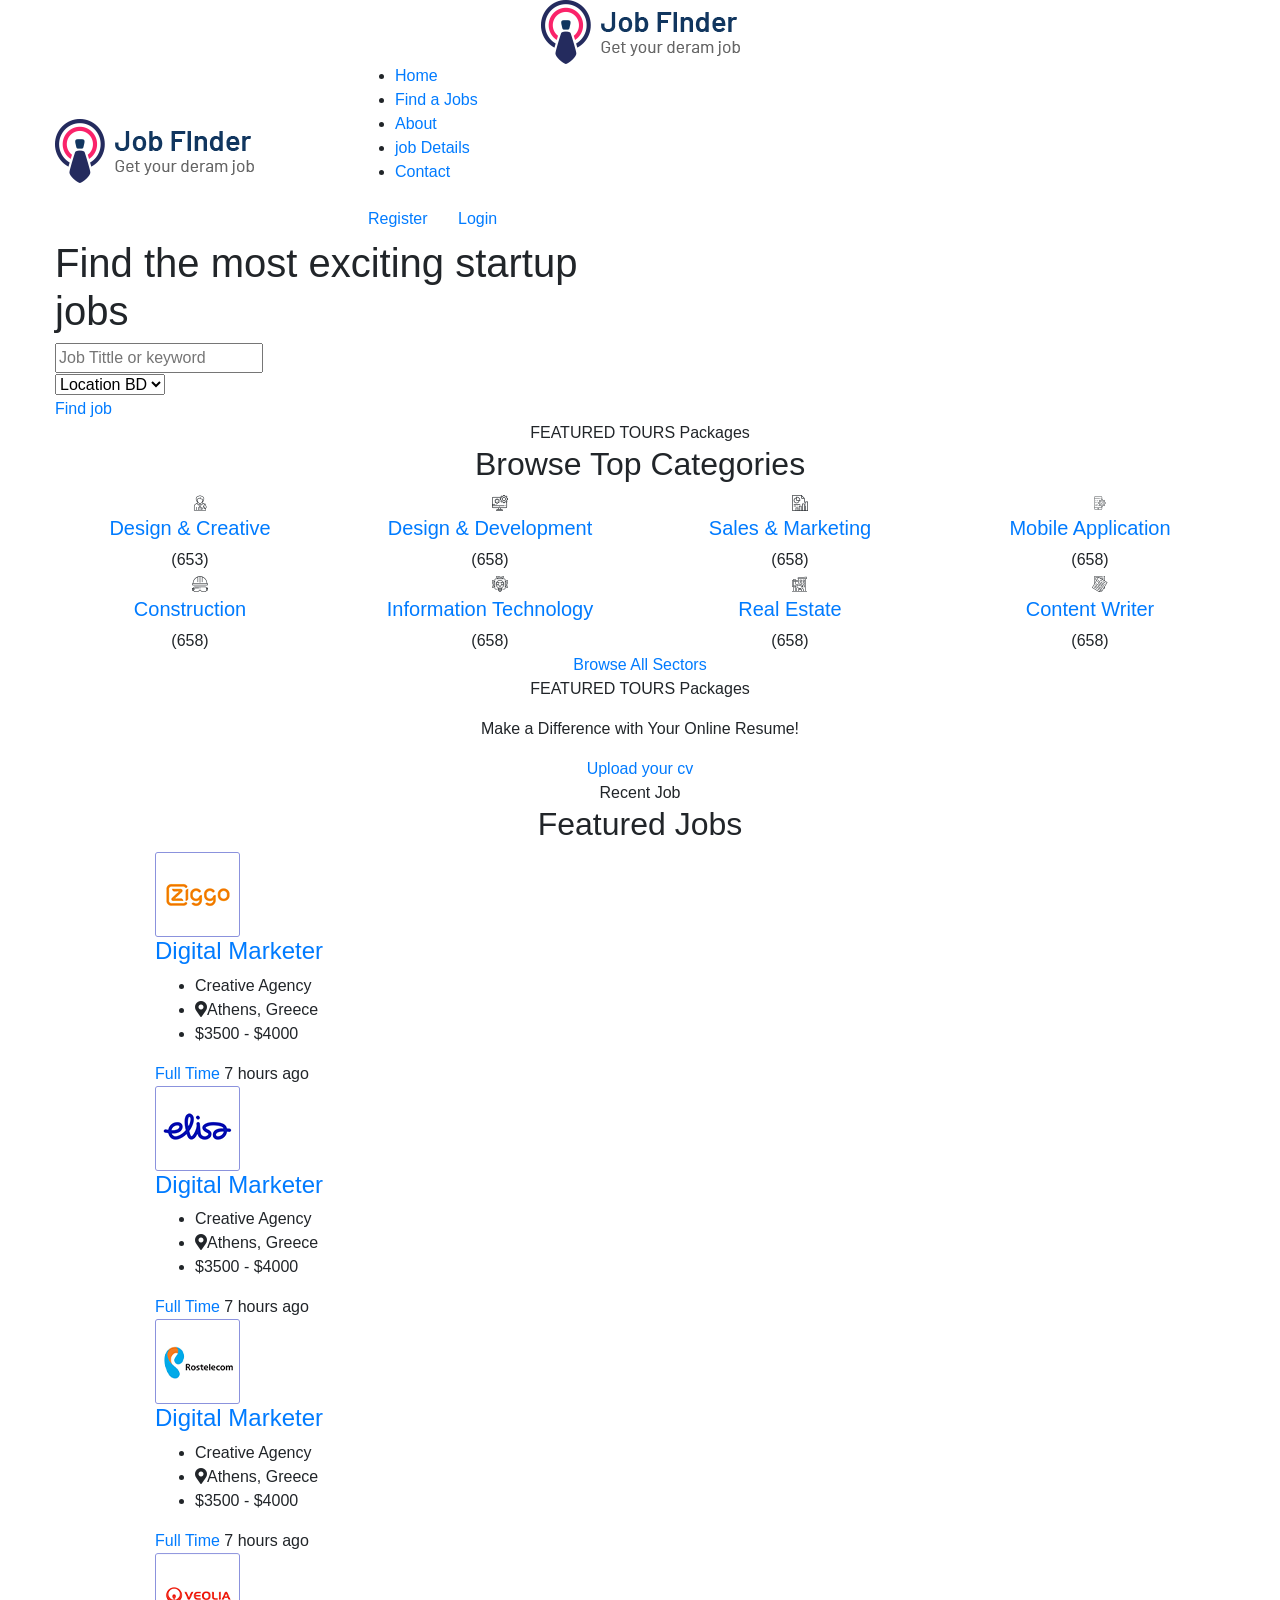
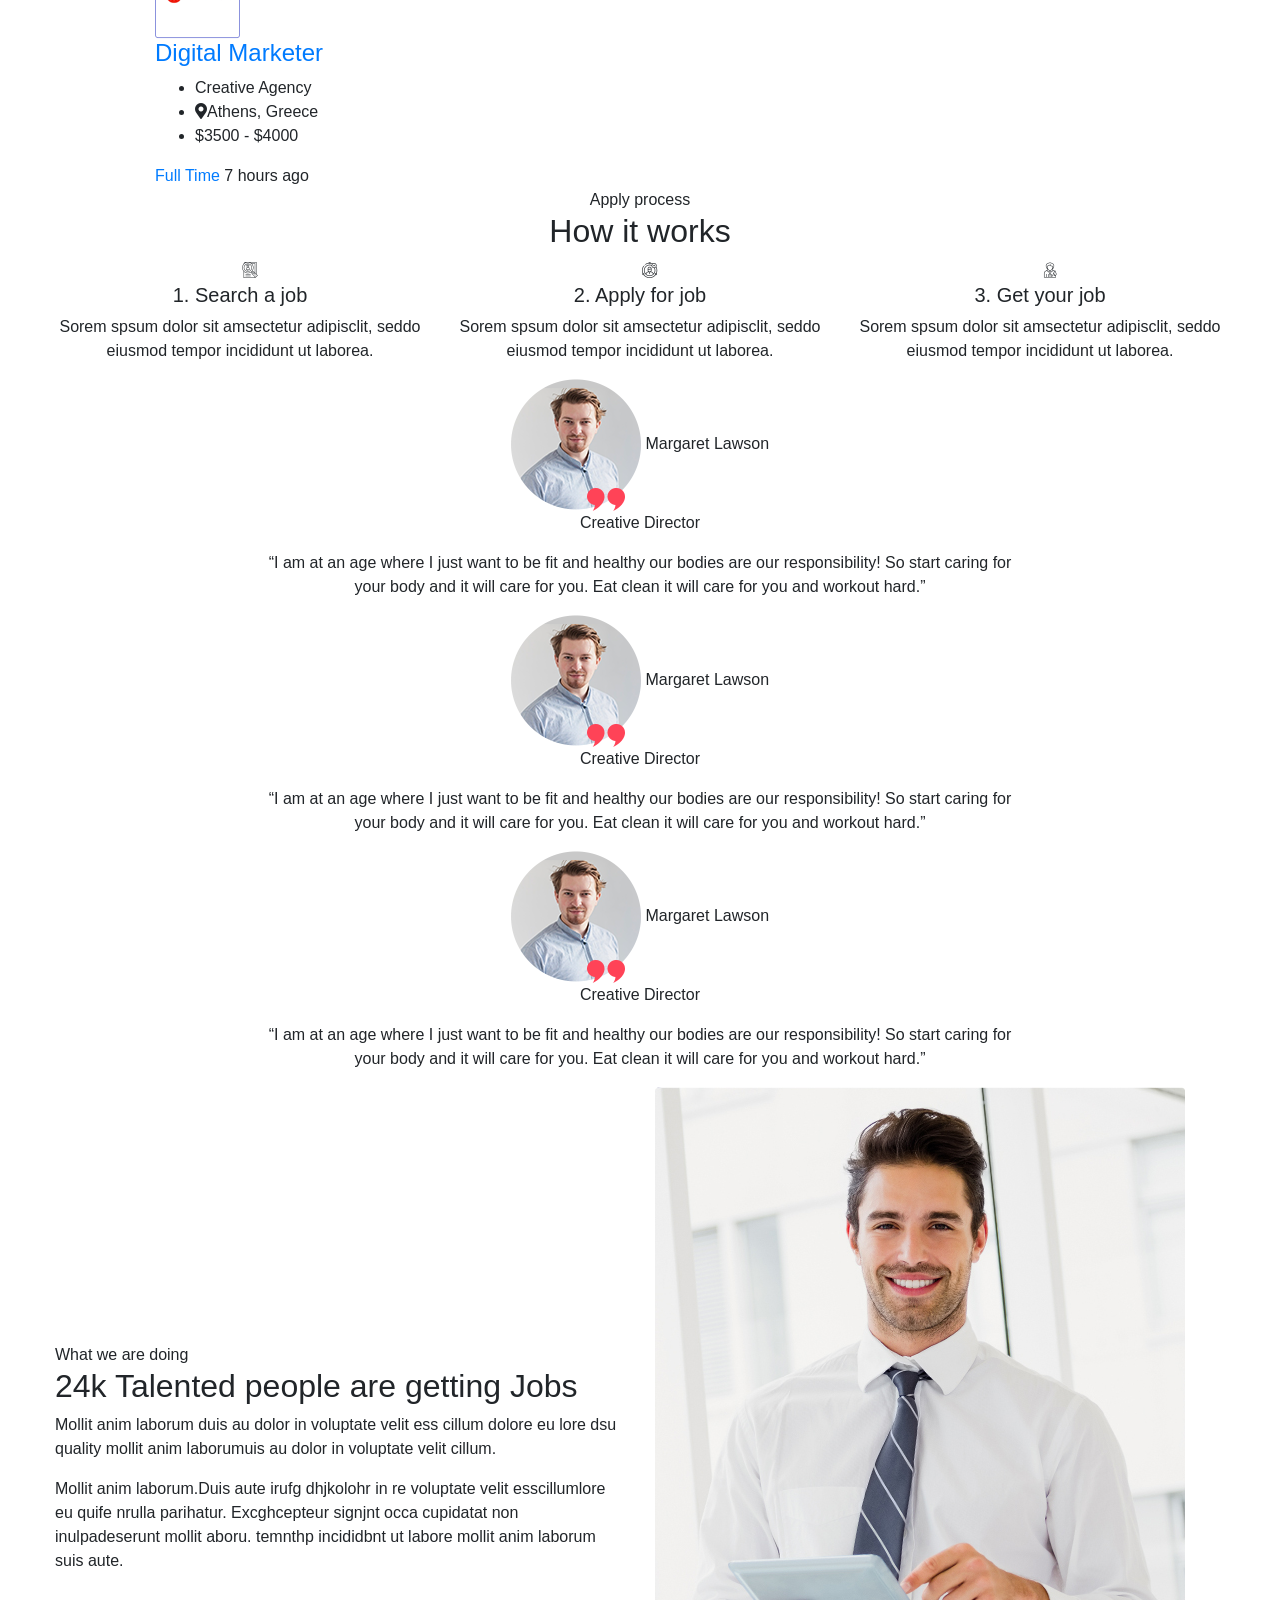
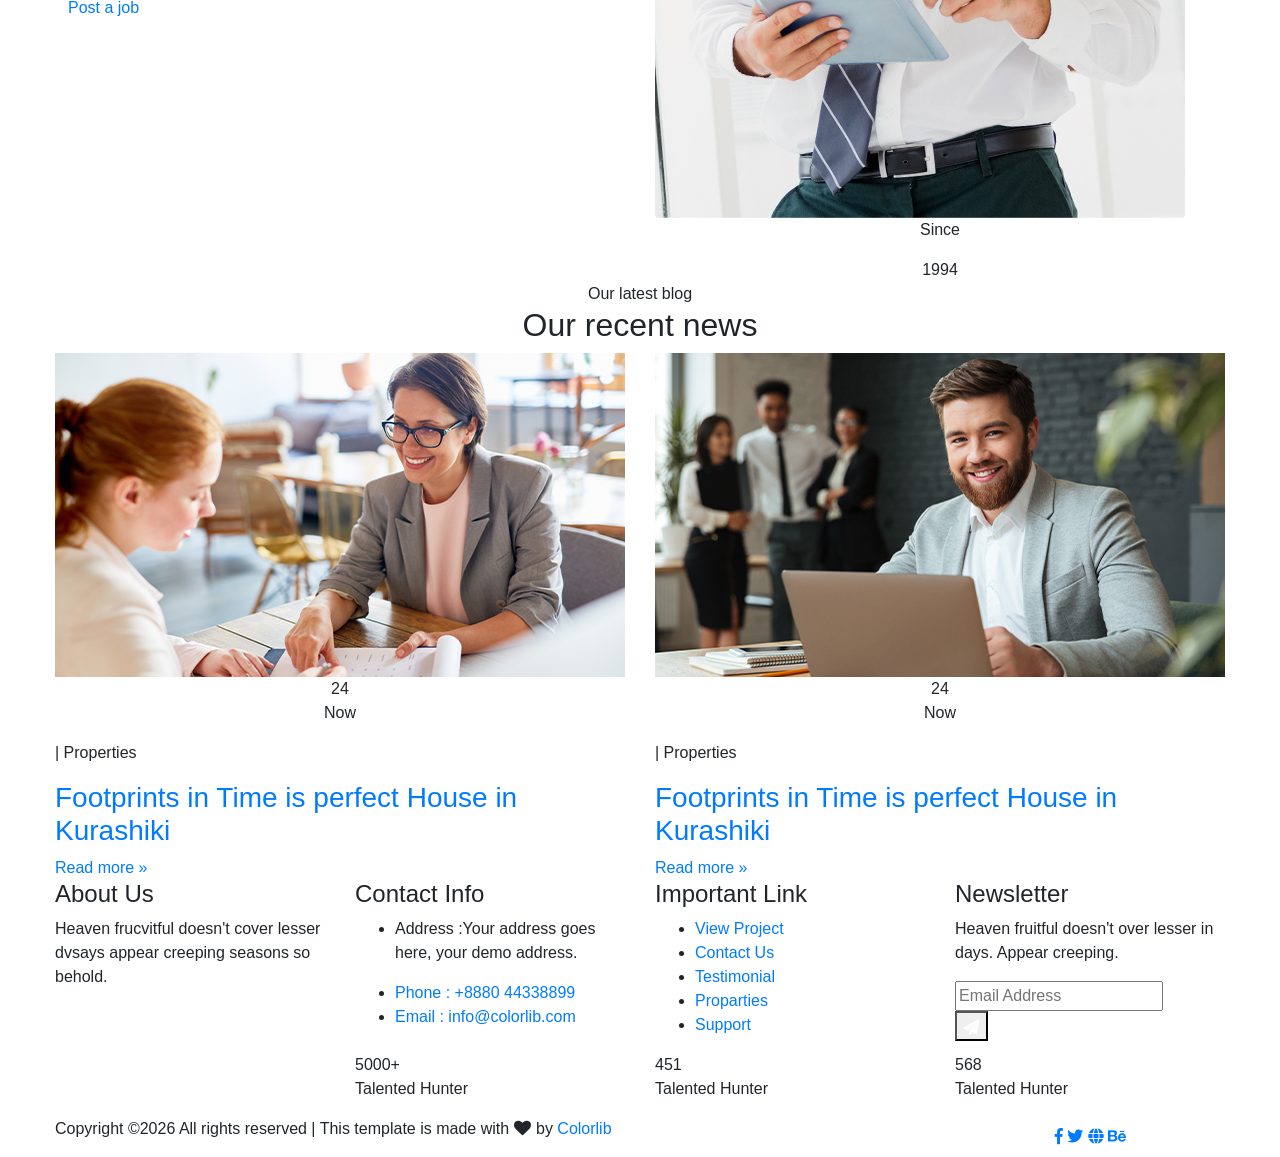
==== commit c42e9e66: "updated files" ====
--- a/index.html
+++ b/index.html
@@ -58,14 +58,8 @@
                                             <li><a href="index.html">Home</a></li>
                                             <li><a href="job_listing.html">Find a Jobs </a></li>
                                             <li><a href="about.html">About</a></li>
-                                            <li><a href="#">Page</a>
-                                                <ul class="submenu">
-                                                    <li><a href="blog.html">Blog</a></li>
-                                                    <li><a href="single-blog.html">Blog Details</a></li>
-                                                    <li><a href="elements.html">Elements</a></li>
+                                        
                                                     <li><a href="job_details.html">job Details</a></li>
-                                                </ul>
-                                            </li>
                                             <li><a href="contact.html">Contact</a></li>
                                         </ul>
                                     </nav>
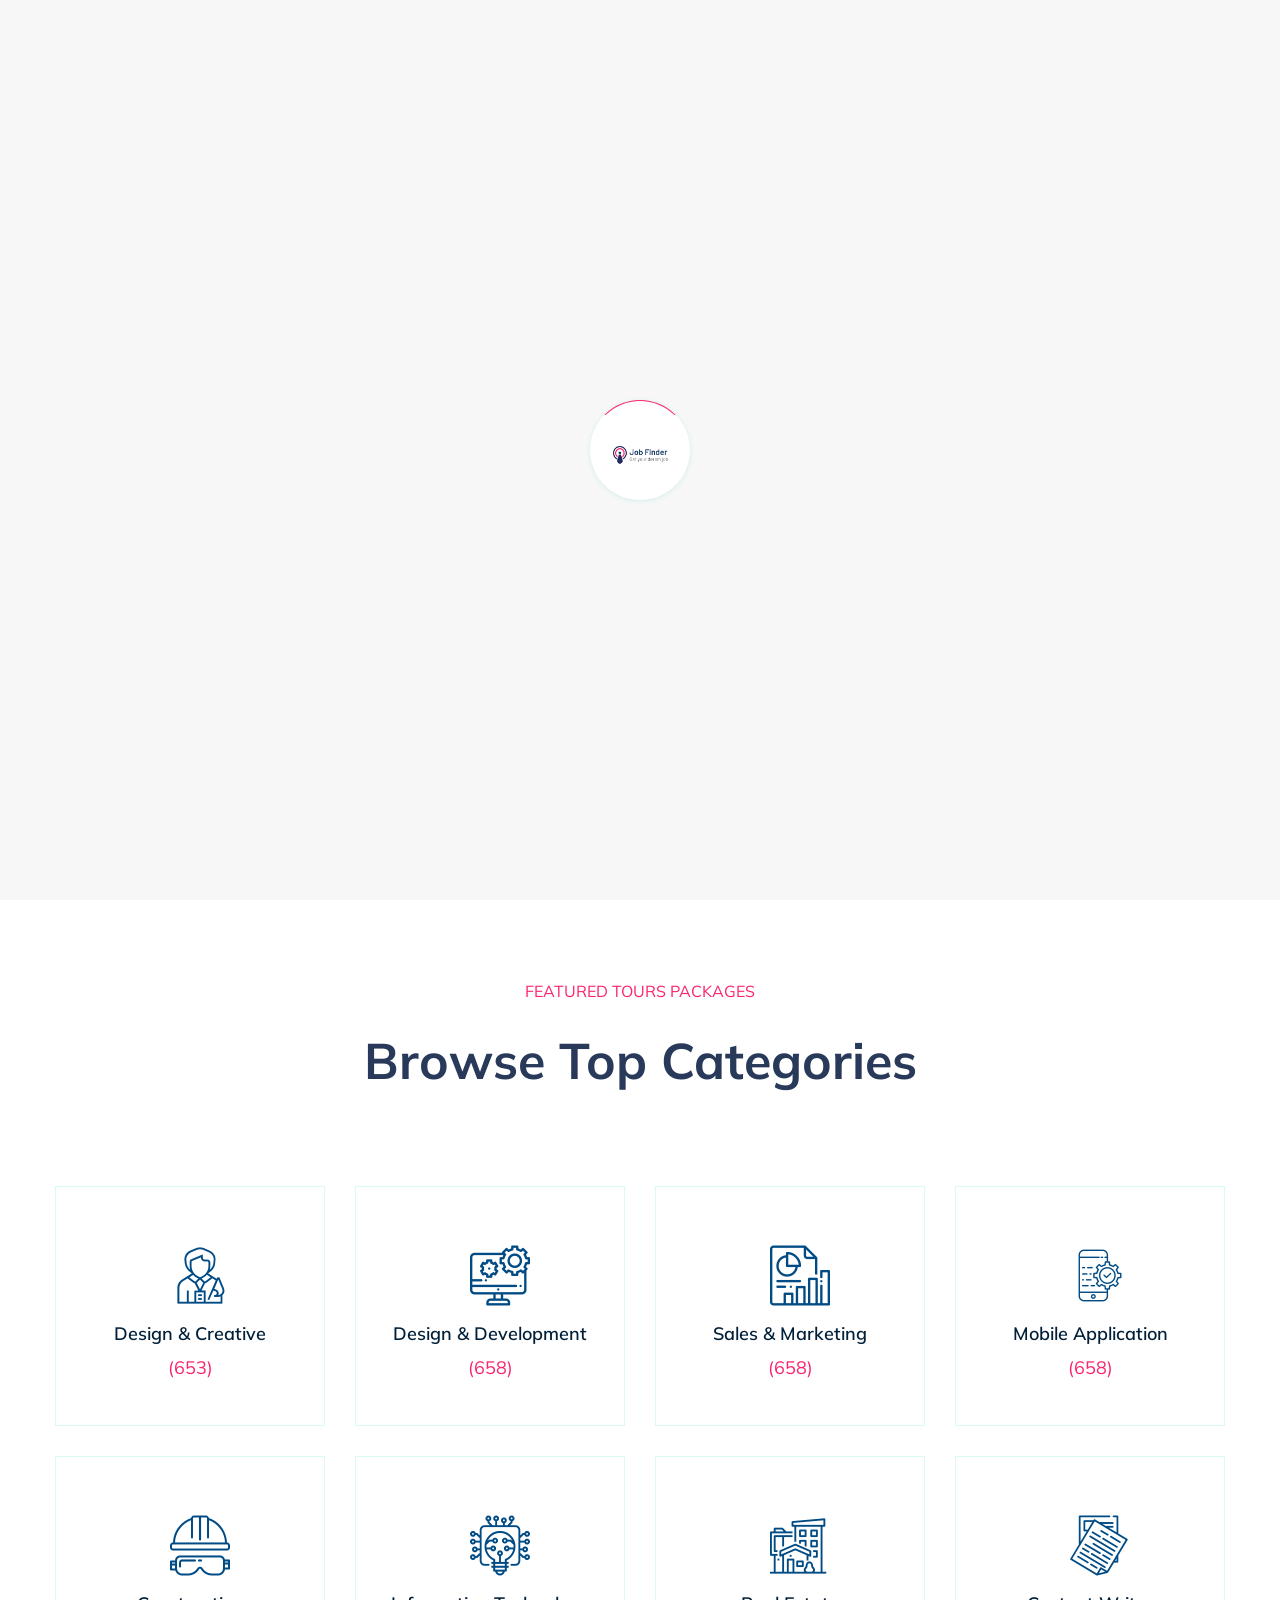
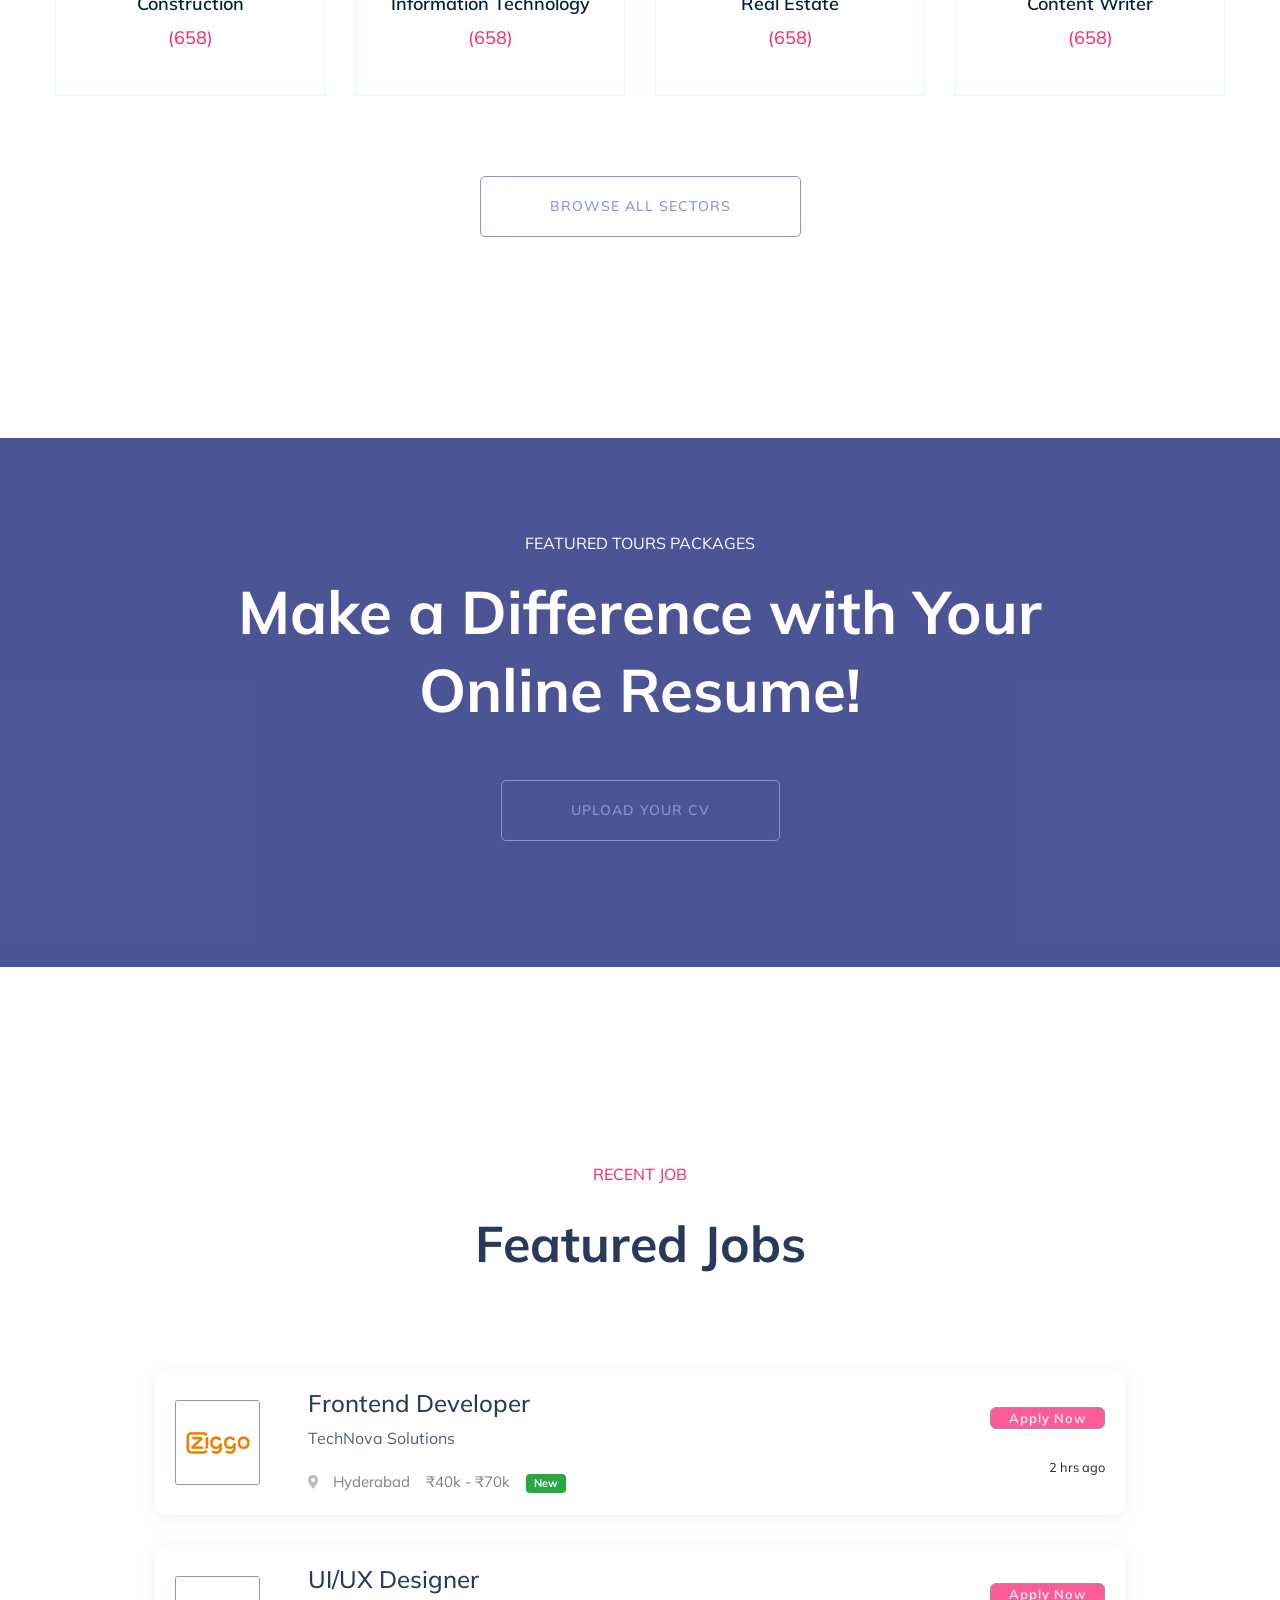
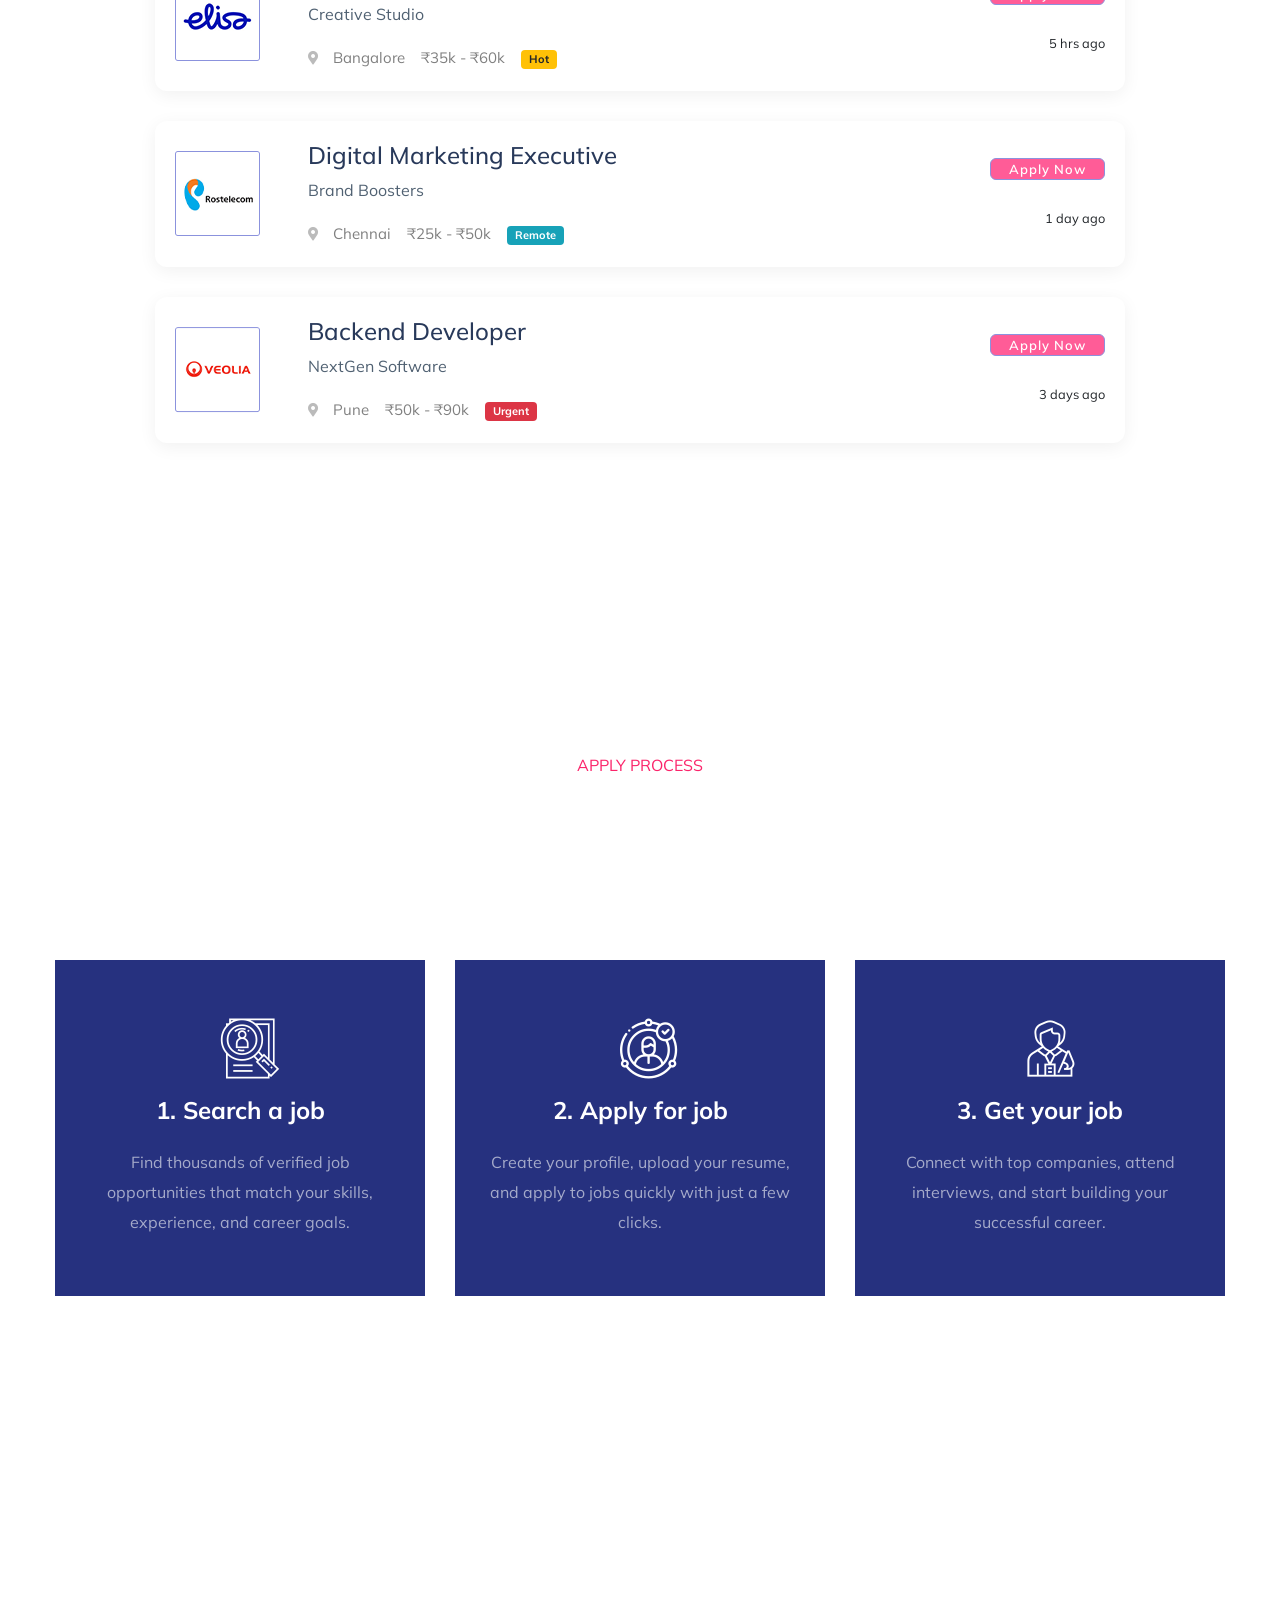
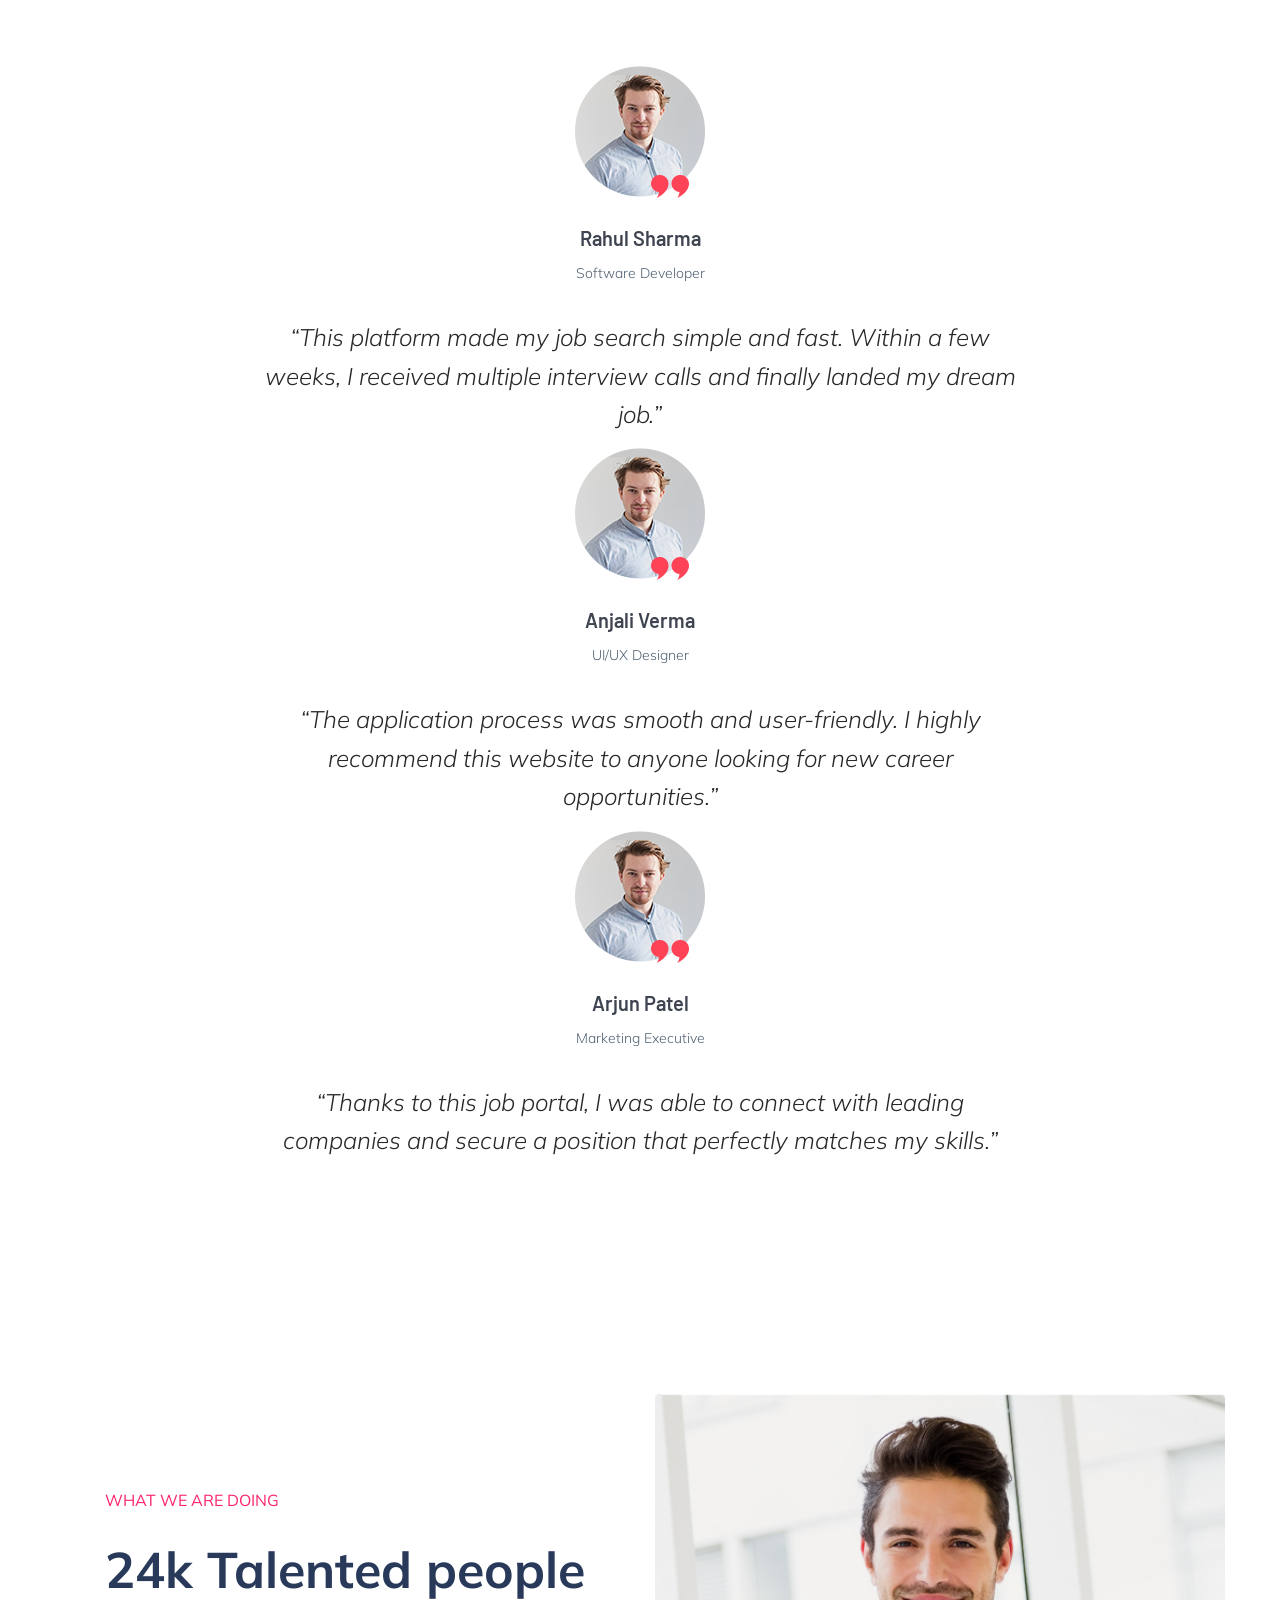
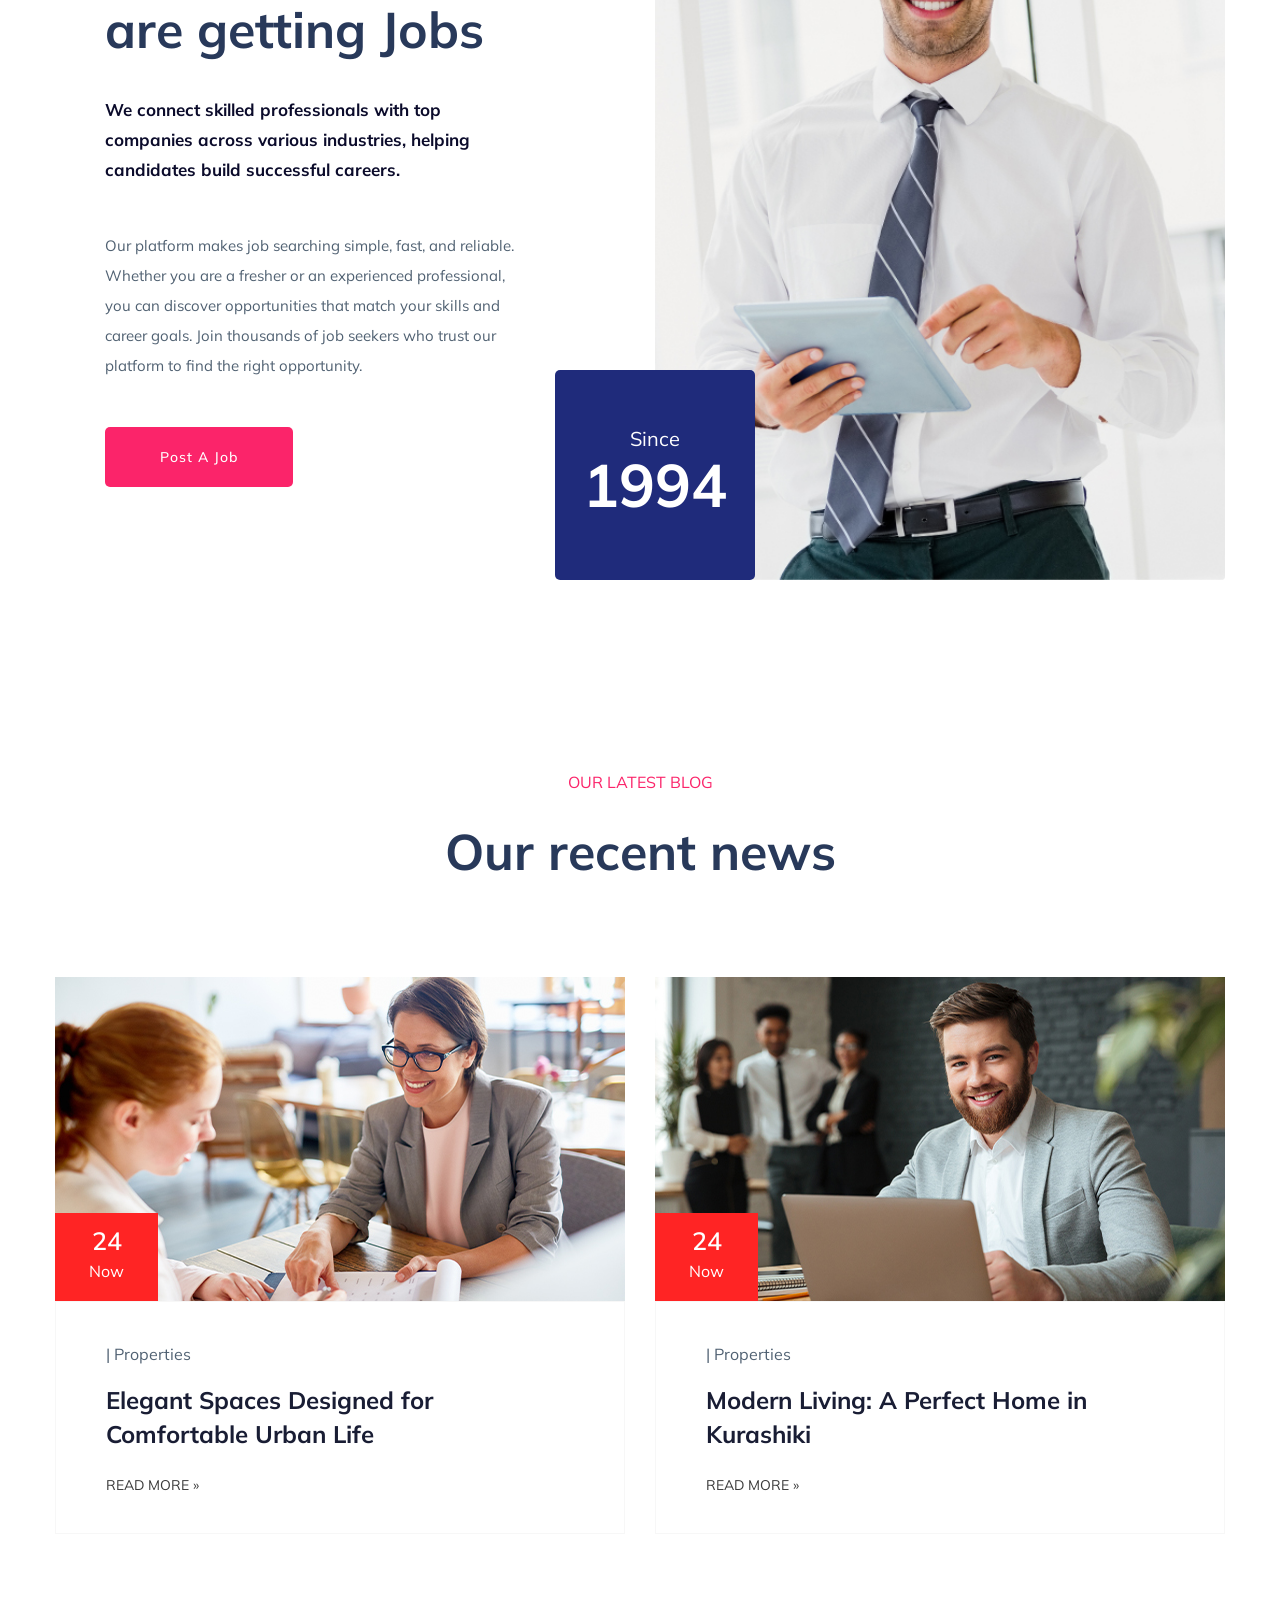
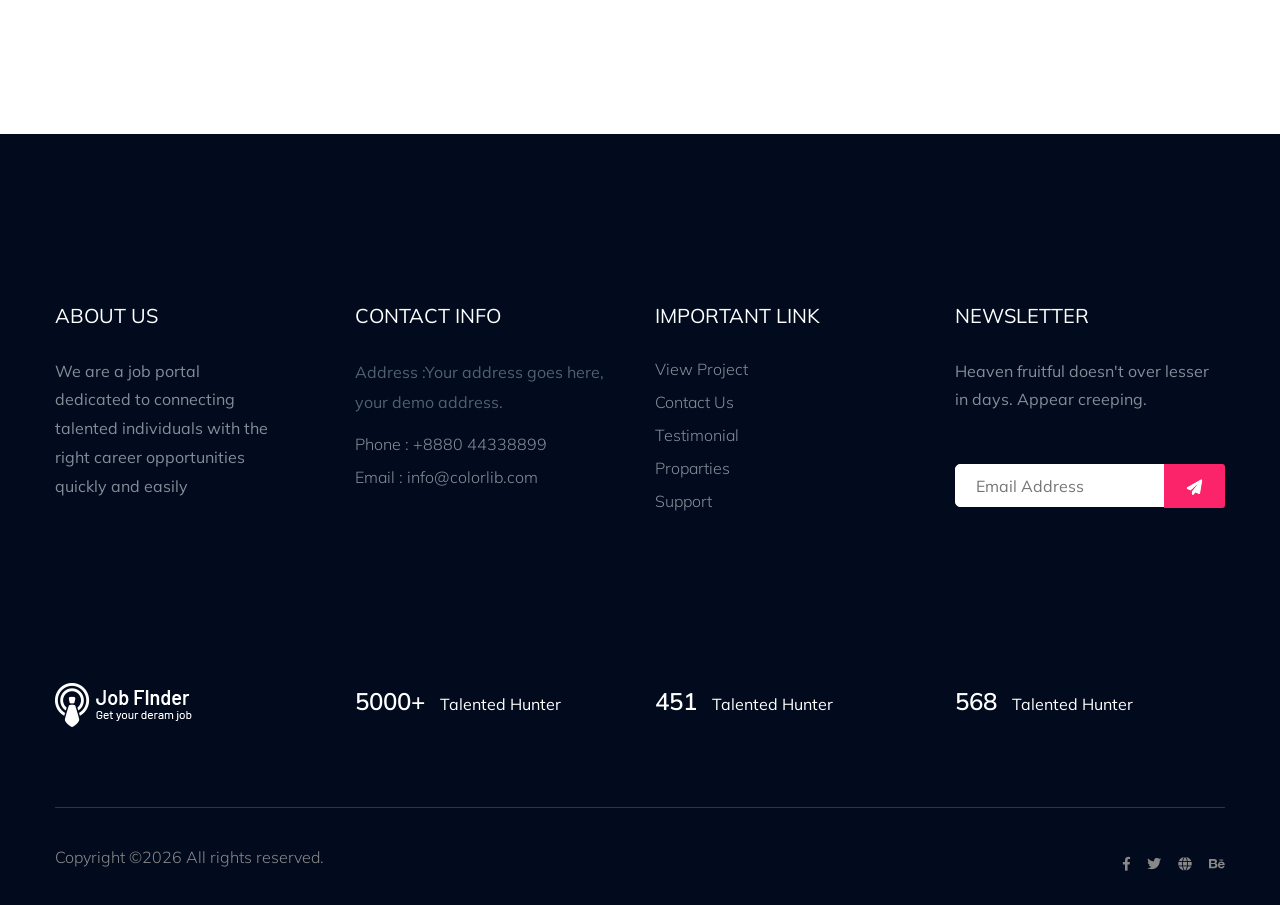
==== commit dce24da3: "updated" ====
--- a/index.html
+++ b/index.html
@@ -269,85 +269,93 @@
                 <div class="row justify-content-center">
                     <div class="col-xl-10">
                         <!-- single-job-content -->
-                        <div class="single-job-items mb-30">
-                            <div class="job-items">
-                                <div class="company-img">
-                                    <a href="job_details.html"><img src="assets/img/icon/job-list1.png" alt=""></a>
-                                </div>
-                                <div class="job-tittle">
-                                    <a href="job_details.html"><h4>Digital Marketer</h4></a>
-                                    <ul>
-                                        <li>Creative Agency</li>
-                                        <li><i class="fas fa-map-marker-alt"></i>Athens, Greece</li>
-                                        <li>$3500 - $4000</li>
-                                    </ul>
-                                </div>
-                            </div>
-                            <div class="items-link f-right">
-                                <a href="job_details.html">Full Time</a>
-                                <span>7 hours ago</span>
-                            </div>
-                        </div>
-                        <!-- single-job-content -->
-                        <div class="single-job-items mb-30">
-                            <div class="job-items">
-                                <div class="company-img">
-                                    <a href="job_details.html"><img src="assets/img/icon/job-list2.png" alt=""></a>
-                                </div>
-                                <div class="job-tittle">
-                                    <a href="job_details.html"><h4>Digital Marketer</h4></a>
-                                    <ul>
-                                        <li>Creative Agency</li>
-                                        <li><i class="fas fa-map-marker-alt"></i>Athens, Greece</li>
-                                        <li>$3500 - $4000</li>
-                                    </ul>
-                                </div>
-                            </div>
-                            <div class="items-link f-right">
-                                <a href="job_details.html">Full Time</a>
-                                <span>7 hours ago</span>
-                            </div>
-                        </div>
-                         <!-- single-job-content -->
-                        <div class="single-job-items mb-30">
-                            <div class="job-items">
-                                <div class="company-img">
-                                    <a href="job_details.html"><img src="assets/img/icon/job-list3.png" alt=""></a>
-                                </div>
-                                <div class="job-tittle">
-                                    <a href="job_details.html"><h4>Digital Marketer</h4></a>
-                                    <ul>
-                                        <li>Creative Agency</li>
-                                        <li><i class="fas fa-map-marker-alt"></i>Athens, Greece</li>
-                                        <li>$3500 - $4000</li>
-                                    </ul>
-                                </div>
-                            </div>
-                            <div class="items-link f-right">
-                                <a href="job_details.html">Full Time</a>
-                                <span>7 hours ago</span>
-                            </div>
-                        </div>
-                         <!-- single-job-content -->
-                        <div class="single-job-items mb-30">
-                            <div class="job-items">
-                                <div class="company-img">
-                                    <a href="job_details.html"><img src="assets/img/icon/job-list4.png" alt=""></a>
-                                </div>
-                                <div class="job-tittle">
-                                    <a href="job_details.html"><h4>Digital Marketer</h4></a>
-                                    <ul>
-                                        <li>Creative Agency</li>
-                                        <li><i class="fas fa-map-marker-alt"></i>Athens, Greece</li>
-                                        <li>$3500 - $4000</li>
-                                    </ul>
-                                </div>
-                            </div>
-                            <div class="items-link f-right">
-                                <a href="job_details.html">Full Time</a>
-                                <span>7 hours ago</span>
-                            </div>
-                        </div>
+                         <!-- Job Card 1 -->
+<div class="single-job-items mb-30 job-card-modern">
+    <div class="job-items d-flex align-items-center">
+        <div class="company-img mr-3">
+            <a href="job_details.html"><img src="assets/img/icon/job-list1.png" alt=""></a>
+        </div>
+        <div class="job-tittle">
+            <a href="job_details.html"><h4>Frontend Developer</h4></a>
+            <p>TechNova Solutions</p>
+            <ul class="d-flex flex-wrap">
+                <li class="mr-3"><i class="fas fa-map-marker-alt"></i> Hyderabad</li>
+                <li class="mr-3">₹40k - ₹70k</li>
+                <li><span class="badge badge-success">New</span></li>
+            </ul>
+        </div>
+    </div>
+    <div class="items-link text-right">
+        <a href="job_details.html" class="btn apply-btn">Apply Now</a>
+        <div><small>2 hrs ago</small></div>
+    </div>
+</div>
+
+<!-- Job Card 2 -->
+<div class="single-job-items mb-30 job-card-modern">
+    <div class="job-items d-flex align-items-center">
+        <div class="company-img mr-3">
+            <a href="job_details.html"><img src="assets/img/icon/job-list2.png" alt=""></a>
+        </div>
+        <div class="job-tittle">
+            <a href="job_details.html"><h4>UI/UX Designer</h4></a>
+            <p>Creative Studio</p>
+            <ul class="d-flex flex-wrap">
+                <li class="mr-3"><i class="fas fa-map-marker-alt"></i> Bangalore</li>
+                <li class="mr-3">₹35k - ₹60k</li>
+                <li><span class="badge badge-warning">Hot</span></li>
+            </ul>
+        </div>
+    </div>
+    <div class="items-link text-right">
+        <a href="job_details.html" class="btn apply-btn">Apply Now</a>
+        <div><small>5 hrs ago</small></div>
+    </div>
+</div>
+
+<!-- Job Card 3 -->
+<div class="single-job-items mb-30 job-card-modern">
+    <div class="job-items d-flex align-items-center">
+        <div class="company-img mr-3">
+            <a href="job_details.html"><img src="assets/img/icon/job-list3.png" alt=""></a>
+        </div>
+        <div class="job-tittle">
+            <a href="job_details.html"><h4>Digital Marketing Executive</h4></a>
+            <p>Brand Boosters</p>
+            <ul class="d-flex flex-wrap">
+                <li class="mr-3"><i class="fas fa-map-marker-alt"></i> Chennai</li>
+                <li class="mr-3">₹25k - ₹50k</li>
+                <li><span class="badge badge-info">Remote</span></li>
+            </ul>
+        </div>
+    </div>
+    <div class="items-link text-right">
+        <a href="job_details.html" class="btn apply-btn">Apply Now</a>
+        <div><small>1 day ago</small></div>
+    </div>
+</div>
+
+<!-- Job Card 4 -->
+<div class="single-job-items mb-30 job-card-modern">
+    <div class="job-items d-flex align-items-center">
+        <div class="company-img mr-3">
+            <a href="job_details.html"><img src="assets/img/icon/job-list4.png" alt=""></a>
+        </div>
+        <div class="job-tittle">
+            <a href="job_details.html"><h4>Backend Developer</h4></a>
+            <p>NextGen Software</p>
+            <ul class="d-flex flex-wrap">
+                <li class="mr-3"><i class="fas fa-map-marker-alt"></i> Pune</li>
+                <li class="mr-3">₹50k - ₹90k</li>
+                <li><span class="badge badge-danger">Urgent</span></li>
+            </ul>
+        </div>
+    </div>
+    <div class="items-link text-right">
+        <a href="job_details.html" class="btn apply-btn">Apply Now</a>
+        <div><small>3 days ago</small></div>
+    </div>
+</div>
                     </div>
                 </div>
             </div>
@@ -374,7 +382,8 @@
                             </div>
                             <div class="process-cap">
                                <h5>1. Search a job</h5>
-                               <p>Sorem spsum dolor sit amsectetur adipisclit, seddo eiusmod tempor incididunt ut laborea.</p>
+                                  <p>Find thousands of verified job opportunities that match your skills, experience, and career goals.</p>
+
                             </div>
                         </div>
                     </div>
@@ -385,7 +394,8 @@
                             </div>
                             <div class="process-cap">
                                <h5>2. Apply for job</h5>
-                               <p>Sorem spsum dolor sit amsectetur adipisclit, seddo eiusmod tempor incididunt ut laborea.</p>
+                                  <p>Create your profile, upload your resume, and apply to jobs quickly with just a few clicks.</p>
+
                             </div>
                         </div>
                     </div>
@@ -396,7 +406,8 @@
                             </div>
                             <div class="process-cap">
                                <h5>3. Get your job</h5>
-                               <p>Sorem spsum dolor sit amsectetur adipisclit, seddo eiusmod tempor incididunt ut laborea.</p>
+                                  <p>Connect with top companies, attend interviews, and start building your successful career.</p>
+
                             </div>
                         </div>
                     </div>
@@ -419,12 +430,14 @@
                                     <div class="testimonial-founder  ">
                                         <div class="founder-img mb-30">
                                             <img src="assets/img/testmonial/testimonial-founder.png" alt="">
-                                            <span>Margaret Lawson</span>
-                                            <p>Creative Director</p>
+                                            <span>Rahul Sharma</span>
+                <p>Software Developer</p>
+            
                                         </div>
                                     </div>
                                     <div class="testimonial-top-cap">
-                                        <p>“I am at an age where I just want to be fit and healthy our bodies are our responsibility! So start caring for your body and it will care for you. Eat clean it will care for you and workout hard.”</p>
+                                            <p>“This platform made my job search simple and fast. Within a few weeks, I received multiple interview calls and finally landed my dream job.”</p>
+
                                     </div>
                                 </div>
                             </div>
@@ -436,12 +449,14 @@
                                     <div class="testimonial-founder  ">
                                         <div class="founder-img mb-30">
                                             <img src="assets/img/testmonial/testimonial-founder.png" alt="">
-                                            <span>Margaret Lawson</span>
-                                            <p>Creative Director</p>
+                                            <span>Anjali Verma</span>
+                <p>UI/UX Designer</p>
+            
                                         </div>
                                     </div>
                                     <div class="testimonial-top-cap">
-                                        <p>“I am at an age where I just want to be fit and healthy our bodies are our responsibility! So start caring for your body and it will care for you. Eat clean it will care for you and workout hard.”</p>
+                                            <p>“The application process was smooth and user-friendly. I highly recommend this website to anyone looking for new career opportunities.”</p>
+
                                     </div>
                                 </div>
                             </div>
@@ -453,12 +468,13 @@
                                     <div class="testimonial-founder  ">
                                         <div class="founder-img mb-30">
                                             <img src="assets/img/testmonial/testimonial-founder.png" alt="">
-                                            <span>Margaret Lawson</span>
-                                            <p>Creative Director</p>
+                                              <span>Arjun Patel</span>
+                <p>Marketing Executive</p>
                                         </div>
                                     </div>
                                     <div class="testimonial-top-cap">
-                                        <p>“I am at an age where I just want to be fit and healthy our bodies are our responsibility! So start caring for your body and it will care for you. Eat clean it will care for you and workout hard.”</p>
+                                            <p>“Thanks to this job portal, I was able to connect with leading companies and secure a position that perfectly matches my skills.”</p>
+
                                     </div>
                                 </div>
                             </div>
@@ -480,8 +496,13 @@
                                 <h2>24k Talented people are getting Jobs</h2>
                             </div>
                             <div class="support-caption">
-                                <p class="pera-top">Mollit anim laborum duis au dolor in voluptate velit ess cillum dolore eu lore dsu quality mollit anim laborumuis au dolor in voluptate velit cillum.</p>
-                                <p>Mollit anim laborum.Duis aute irufg dhjkolohr in re voluptate velit esscillumlore eu quife nrulla parihatur. Excghcepteur signjnt occa cupidatat non inulpadeserunt mollit aboru. temnthp incididbnt ut labore mollit anim laborum suis aute.</p>
+                                <p class="pera-top">
+        We connect skilled professionals with top companies across various industries, helping candidates build successful careers.
+    </p>
+
+    <p>
+        Our platform makes job searching simple, fast, and reliable. Whether you are a fresher or an experienced professional, you can discover opportunities that match your skills and career goals. Join thousands of job seekers who trust our platform to find the right opportunity.
+    </p>
                                 <a href="about.html" class="btn post-btn">Post a job</a>
                             </div>
                         </div>
@@ -525,7 +546,7 @@
                                 </div>
                                 <div class="blog-cap">
                                     <p>|   Properties</p>
-                                    <h3><a href="single-blog.html">Footprints in Time is perfect House in Kurashiki</a></h3>
+                                    <h3><a href="single-blog.html"> Elegant Spaces Designed for Comfortable Urban Life</a></h3>
                                     <a href="#" class="more-btn">Read more »</a>
                                 </div>
                             </div>
@@ -544,7 +565,7 @@
                                 </div>
                                 <div class="blog-cap">
                                     <p>|   Properties</p>
-                                    <h3><a href="single-blog.html">Footprints in Time is perfect House in Kurashiki</a></h3>
+                                    <h3><a href="single-blog.html"> Modern Living: A Perfect Home in Kurashiki</a></h3>
                                     <a href="#" class="more-btn">Read more »</a>
                                 </div>
                             </div>
@@ -567,7 +588,7 @@
                              <div class="footer-tittle">
                                  <h4>About Us</h4>
                                  <div class="footer-pera">
-                                     <p>Heaven frucvitful doesn't cover lesser dvsays appear creeping seasons so behold.</p>
+                              <p>We are a job portal dedicated to connecting talented individuals with the right career opportunities quickly and easily</p>
                                 </div>
                              </div>
                          </div>
@@ -669,7 +690,7 @@
                          <div class="col-xl-10 col-lg-10 ">
                              <div class="footer-copy-right">
                                  <p><!-- Link back to Colorlib can't be removed. Template is licensed under CC BY 3.0. -->
-  Copyright &copy;<script>document.write(new Date().getFullYear());</script> All rights reserved | This template is made with <i class="fa fa-heart" aria-hidden="true"></i> by <a href="https://colorlib.com" target="_blank">Colorlib</a>
+  Copyright &copy;<script>document.write(new Date().getFullYear());</script> All rights reserved.
   <!-- Link back to Colorlib can't be removed. Template is licensed under CC BY 3.0. --></p>
                              </div>
                          </div>
--- a/assets/css/style.css
+++ b/assets/css/style.css
@@ -0,0 +1,57 @@
+@import url("https://fonts.googleapis.com/css?family=Barlow:300,400,500,600,700,900|Muli:300,400,500,600,700,800,900&display=swap");.white-bg{background:#ffffff}.gray-bg{background:#f5f5f5}.gray-bg{background:#f7f7fd}.white-bg{background:#fff}.black-bg{background:#16161a}.theme-bg{background:#fb246a}.brand-bg{background:#f1f4fa}.testimonial-bg{background:#f9fafc}.white-color{color:#fff}.black-color{color:#16161a}.theme-color{color:#fb246a}.boxed-btn{background:#fff;color:#fb246a !important;display:inline-block;padding:18px 44px;font-family:"Muli",sans-serif;font-size:14px;font-weight:400;border:0;border:1px solid #fb246a;letter-spacing:3px;text-align:center;color:#fb246a;text-transform:uppercase;cursor:pointer}.boxed-btn:hover{background:#fb246a;color:#fff !important;border:1px solid #fb246a}.boxed-btn:focus{outline:none}.boxed-btn.large-width{width:220px}[data-overlay]{position:relative;background-size:cover;background-repeat:no-repeat;background-position:center center}[data-overlay]::before{position:absolute;left:0;top:0;right:0;bottom:0;content:""}[data-opacity="1"]::before{opacity:0.1}[data-opacity="2"]::before{opacity:0.2}[data-opacity="3"]::before{opacity:0.3}[data-opacity="4"]::before{opacity:0.4}[data-opacity="5"]::before{opacity:0.5}[data-opacity="6"]::before{opacity:0.6}[data-opacity="7"]::before{opacity:0.7}[data-opacity="8"]::before{opacity:0.8}[data-opacity="9"]::before{opacity:0.9}body{font-family:"Muli",sans-serif;font-weight:normal;font-style:normal}h1,h2,h3,h4,h5,h6{font-family:"Muli",sans-serif;color:#0b1c39;margin-top:0px;font-style:normal;font-weight:500;text-transform:normal}p{font-family:"Muli",sans-serif;color:#506172;font-size:16px;line-height:30px;margin-bottom:15px;font-weight:normal}.bg-img-1{background-image:url(../img/slider/slider-img-1.jpg)}.bg-img-2{background-image:url(../img/background-img/bg-img-2.jpg)}.cta-bg-1{background-image:url(../img/background-img/bg-img-3.jpg)}.img{max-width:100%;-webkit-transition:all .3s ease-out 0s;-moz-transition:all .3s ease-out 0s;-ms-transition:all .3s ease-out 0s;-o-transition:all .3s ease-out 0s;transition:all .3s ease-out 0s}.f-left{float:left}.f-right{float:right}.fix{overflow:hidden}.clear{clear:both}a,.button{-webkit-transition:all .3s ease-out 0s;-moz-transition:all .3s ease-out 0s;-ms-transition:all .3s ease-out 0s;-o-transition:all .3s ease-out 0s;transition:all .3s ease-out 0s}a:focus,.button:focus{text-decoration:none;outline:none}a{color:#635c5c}a:hover{color:#fff}a:focus,a:hover,.portfolio-cat a:hover,.footer -menu li a:hover{text-decoration:none}a,button{color:#fff;outline:medium none}button:focus,input:focus,input:focus,textarea,textarea:focus{outline:0}.uppercase{text-transform:uppercase}input:focus::-moz-placeholder{opacity:0;-webkit-transition:.4s;-o-transition:.4s;transition:.4s}.capitalize{text-transform:capitalize}h1 a,h2 a,h3 a,h4 a,h5 a,h6 a{color:inherit}ul{margin:0px;padding:0px}li{list-style:none}hr{border-bottom:1px solid #eceff8;border-top:0 none;margin:30px 0;padding:0}.theme-overlay{position:relative}.theme-overlay::before{background:#1696e7 none repeat scroll 0 0;content:"";height:100%;left:0;opacity:0.6;position:absolute;top:0;width:100%}.overlay{position:relative;z-index:0}.overlay::before{position:absolute;content:"";top:0;left:0;width:100%;height:100%;z-index:-1}.overlay2{position:relative;z-index:0}.overlay2::before{position:absolute;content:"";background-color:#2E2200;top:0;left:0;width:100%;height:100%;z-index:-1;opacity:0.5}.section-padding{padding-top:120px;padding-bottom:120px}.separator{border-top:1px solid #f2f2f2}.mb-90{margin-bottom:90px}@media (max-width: 767px){.mb-90{margin-bottom:30px}}@media (min-width: 768px) and (max-width: 991px){.mb-90{margin-bottom:45px}}.owl-carousel .owl-nav div{background:rgba(255,255,255,0.8) none repeat scroll 0 0;height:40px;left:20px;line-height:40px;font-size:22px;color:#646464;opacity:1;visibility:visible;position:absolute;text-align:center;top:50%;transform:translateY(-50%);transition:all 0.3s ease 0s;width:40px}.owl-carousel .owl-nav div.owl-next{left:auto;right:-30px}.owl-carousel .owl-nav div.owl-next i{position:relative;right:0;top:1px}.owl-carousel .owl-nav div.owl-prev i{position:relative;right:1px;top:0px}.owl-carousel:hover .owl-nav div{opacity:1;visibility:visible}.owl-carousel:hover .owl-nav div:hover{color:#fff;background:#ff3500}.btn{background:#fb246a;-moz-user-select:none;text-transform:capitalize;color:#fff;cursor:pointer;display:inline-block;font-size:14px;font-weight:500;letter-spacing:1px;line-height:0;margin-bottom:0;padding:27px 44px;border-radius:0px;margin:10px;cursor:pointer;transition:color 0.4s linear;position:relative;z-index:1;border:0;overflow:hidden;margin:0}.btn::before{content:"";position:absolute;left:0;top:0;width:101%;height:101%;background:#da2461;z-index:1;border-radius:5px;transition:transform 0.5s;transition-timing-function:ease;transform-origin:0 0;transition-timing-function:cubic-bezier(0.5, 1.6, 0.4, 0.7);transform:scaleX(0);border-radius:0}.btn:hover::before{transform:scaleX(1);color:#fff !important;z-index:-1}.head-btn2{background:none;border:1px solid #fb246a;color:#fb246a}@media only screen and (min-width: 992px) and (max-width: 1199px){.head-btn2{padding:27px 34px}}.head-btn2::before{color:#fff !important}.head-btn2:hover{color:#fff}.head-btn1{margin-right:5px}@media only screen and (min-width: 992px) and (max-width: 1199px){.head-btn1{padding:27px 27px}}.border-btn4{border:1px solid #fff;color:#fff}.btn.focus,.btn:focus{outline:0;box-shadow:none}.border-btn{border:1px solid #fb246a;color:#fb246a;font:"Muli",sans-serif;background:none;-moz-user-select:none;padding:27px 44px;margin:0px;text-transform:capitalize;cursor:pointer;display:inline-block;font-size:14px;font-weight:500;letter-spacing:1px;margin-bottom:0;border-radius:0px;position:relative;transition:color 0.4s linear;position:relative;overflow:hidden;margin:0}.border-btn::before{border:1px solid transparent;content:"";position:absolute;left:0;top:0;width:120%;height:105%;background:#da2461;z-index:-1;transition:transform 0.5s;transition-timing-function:ease;transform-origin:0 0;transition-timing-function:cubic-bezier(0.5, 1.6, 0.4, 0.7);transform:scaleY(0);border-radius:0}.border-btn:hover::before{transform:scaleY(1);order:2px solid transparent}.post-btn{border-radius:5px;padding:30px 55px}.border-btn2{border:1px solid #8b92dd;color:#8b92dd;font:"Muli",sans-serif;background:none;-moz-user-select:none;padding:19px 69px;margin:0px;text-transform:uppercase;cursor:pointer;display:inline-block;font-size:14px;font-weight:500;letter-spacing:1px;margin-bottom:0;border-radius:5px;position:relative;transition:color 0.4s linear;position:relative;overflow:hidden;margin:0}@media (max-width: 767px){.border-btn2{padding:19px 30px}}.border-btn2::before{border:1px solid transparent;content:"";position:absolute;left:0;top:0;width:101%;height:101%;background:#8b92dd;z-index:-1;transition:transform 0.5s;transition-timing-function:ease;transform-origin:0 0;transition-timing-function:cubic-bezier(0.5, 1.6, 0.4, 0.7);transform:scaleY(0);border-radius:0px}.border-btn2:hover::before{transform:scaleY(1);order:2px solid transparent}.breadcrumb>.active{color:#888}#scrollUp{background:#fb246a;height:50px;width:50px;right:31px;bottom:18px;color:#fff;font-size:20px;text-align:center;border-radius:50%;line-height:48px;border:2px solid transparent}@media (max-width: 767px){#scrollUp{right:16px}}#scrollUp:hover{color:#fff}.sticky-bar{left:0;margin:auto;position:fixed;top:0;width:100%;-webkit-box-shadow:0 10px 15px rgba(25,25,25,0.1);box-shadow:0 10px 15px rgba(25,25,25,0.1);z-index:9999;-webkit-animation:300ms ease-in-out 0s normal none 1 running fadeInDown;animation:300ms ease-in-out 0s normal none 1 running fadeInDown;-webkit-box-shadow:0 10px 15px rgba(25,25,25,0.1);background:#fff}.mt-5{margin-top:5px}.mt-10{margin-top:10px}.mt-15{margin-top:15px}.mt-20{margin-top:20px}.mt-25{margin-top:25px}.mt-30{margin-top:30px}.mt-35{margin-top:35px}.mt-40{margin-top:40px}.mt-45{margin-top:45px}.mt-50{margin-top:50px}.mt-55{margin-top:55px}.mt-60{margin-top:60px}.mt-65{margin-top:65px}.mt-70{margin-top:70px}.mt-75{margin-top:75px}.mt-80{margin-top:80px}.mt-85{margin-top:85px}.mt-90{margin-top:90px}.mt-95{margin-top:95px}.mt-100{margin-top:100px}.mt-105{margin-top:105px}.mt-110{margin-top:110px}.mt-115{margin-top:115px}.mt-120{margin-top:120px}.mt-125{margin-top:125px}.mt-130{margin-top:130px}.mt-135{margin-top:135px}.mt-140{margin-top:140px}.mt-145{margin-top:145px}.mt-150{margin-top:150px}.mt-155{margin-top:155px}.mt-160{margin-top:160px}.mt-165{margin-top:165px}.mt-170{margin-top:170px}.mt-175{margin-top:175px}.mt-180{margin-top:180px}.mt-185{margin-top:185px}.mt-190{margin-top:190px}.mt-195{margin-top:195px}.mt-200{margin-top:200px}.mb-5{margin-bottom:5px}.mb-10{margin-bottom:10px}.mb-15{margin-bottom:15px}.mb-20{margin-bottom:20px}.mb-25{margin-bottom:25px}.mb-30{margin-bottom:30px}.mb-35{margin-bottom:35px}.mb-40{margin-bottom:40px}.mb-45{margin-bottom:45px}.mb-50{margin-bottom:50px}.mb-55{margin-bottom:55px}.mb-60{margin-bottom:60px}.mb-65{margin-bottom:65px}.mb-70{margin-bottom:70px}.mb-75{margin-bottom:75px}.mb-80{margin-bottom:80px}.mb-85{margin-bottom:85px}.mb-90{margin-bottom:90px}.mb-95{margin-bottom:95px}.mb-100{margin-bottom:100px}.mb-105{margin-bottom:105px}.mb-110{margin-bottom:110px}.mb-115{margin-bottom:115px}.mb-120{margin-bottom:120px}.mb-125{margin-bottom:125px}.mb-130{margin-bottom:130px}.mb-135{margin-bottom:135px}.mb-140{margin-bottom:140px}.mb-145{margin-bottom:145px}.mb-150{margin-bottom:150px}.mb-155{margin-bottom:155px}.mb-160{margin-bottom:160px}.mb-165{margin-bottom:165px}.mb-170{margin-bottom:170px}.mb-175{margin-bottom:175px}.mb-180{margin-bottom:180px}.mb-185{margin-bottom:185px}.mb-190{margin-bottom:190px}.mb-195{margin-bottom:195px}.mb-200{margin-bottom:200px}.ml-5{margin-left:5px}.ml-10{margin-left:10px}.ml-15{margin-left:15px}.ml-20{margin-left:20px}.ml-25{margin-left:25px}.ml-30{margin-left:30px}.ml-35{margin-left:35px}.ml-40{margin-left:40px}.ml-45{margin-left:45px}.ml-50{margin-left:50px}.ml-55{margin-left:55px}.ml-60{margin-left:60px}.ml-65{margin-left:65px}.ml-70{margin-left:70px}.ml-75{margin-left:75px}.ml-80{margin-left:80px}.ml-85{margin-left:85px}.ml-90{margin-left:90px}.ml-95{margin-left:95px}.ml-100{margin-left:100px}.ml-105{margin-left:105px}.ml-110{margin-left:110px}.ml-115{margin-left:115px}.ml-120{margin-left:120px}.ml-125{margin-left:125px}.ml-130{margin-left:130px}.ml-135{margin-left:135px}.ml-140{margin-left:140px}.ml-145{margin-left:145px}.ml-150{margin-left:150px}.ml-155{margin-left:155px}.ml-160{margin-left:160px}.ml-165{margin-left:165px}.ml-170{margin-left:170px}.ml-175{margin-left:175px}.ml-180{margin-left:180px}.ml-185{margin-left:185px}.ml-190{margin-left:190px}.ml-195{margin-left:195px}.ml-200{margin-left:200px}.mr-5{margin-right:5px}.mr-10{margin-right:10px}.mr-15{margin-right:15px}.mr-20{margin-right:20px}.mr-25{margin-right:25px}.mr-30{margin-right:30px}.mr-35{margin-right:35px}.mr-40{margin-right:40px}.mr-45{margin-right:45px}.mr-50{margin-right:50px}.mr-55{margin-right:55px}.mr-60{margin-right:60px}.mr-65{margin-right:65px}.mr-70{margin-right:70px}.mr-75{margin-right:75px}.mr-80{margin-right:80px}.mr-85{margin-right:85px}.mr-90{margin-right:90px}.mr-95{margin-right:95px}.mr-100{margin-right:100px}.mr-105{margin-right:105px}.mr-110{margin-right:110px}.mr-115{margin-right:115px}.mr-120{margin-right:120px}.mr-125{margin-right:125px}.mr-130{margin-right:130px}.mr-135{margin-right:135px}.mr-140{margin-right:140px}.mr-145{margin-right:145px}.mr-150{margin-right:150px}.mr-155{margin-right:155px}.mr-160{margin-right:160px}.mr-165{margin-right:165px}.mr-170{margin-right:170px}.mr-175{margin-right:175px}.mr-180{margin-right:180px}.mr-185{margin-right:185px}.mr-190{margin-right:190px}.mr-195{margin-right:195px}.mr-200{margin-right:200px}.pt-5{padding-top:5px}.pt-10{padding-top:10px}.pt-15{padding-top:15px}.pt-20{padding-top:20px}.pt-25{padding-top:25px}.pt-30{padding-top:30px}.pt-35{padding-top:35px}.pt-40{padding-top:40px}.pt-45{padding-top:45px}.pt-50{padding-top:50px}.pt-55{padding-top:55px}.pt-60{padding-top:60px}.pt-65{padding-top:65px}.pt-70{padding-top:70px}.pt-75{padding-top:75px}.pt-80{padding-top:80px}.pt-85{padding-top:85px}.pt-90{padding-top:90px}.pt-95{padding-top:95px}.pt-100{padding-top:100px}.pt-105{padding-top:105px}.pt-110{padding-top:110px}.pt-115{padding-top:115px}.pt-120{padding-top:120px}.pt-125{padding-top:125px}.pt-130{padding-top:130px}.pt-135{padding-top:135px}.pt-140{padding-top:140px}.pt-145{padding-top:145px}.pt-150{padding-top:150px}.pt-155{padding-top:155px}.pt-160{padding-top:160px}.pt-165{padding-top:165px}.pt-170{padding-top:170px}.pt-175{padding-top:175px}.pt-180{padding-top:180px}.pt-185{padding-top:185px}.pt-190{padding-top:190px}.pt-195{padding-top:195px}.pt-200{padding-top:200px}.pt-260{padding-top:260px}.pb-5{padding-bottom:5px}.pb-10{padding-bottom:10px}.pb-15{padding-bottom:15px}.pb-20{padding-bottom:20px}.pb-25{padding-bottom:25px}.pb-30{padding-bottom:30px}.pb-35{padding-bottom:35px}.pb-40{padding-bottom:40px}.pb-45{padding-bottom:45px}.pb-50{padding-bottom:50px}.pb-55{padding-bottom:55px}.pb-60{padding-bottom:60px}.pb-65{padding-bottom:65px}.pb-70{padding-bottom:70px}.pb-75{padding-bottom:75px}.pb-80{padding-bottom:80px}.pb-85{padding-bottom:85px}.pb-90{padding-bottom:90px}.pb-95{padding-bottom:95px}.pb-100{padding-bottom:100px}.pb-105{padding-bottom:105px}.pb-110{padding-bottom:110px}.pb-115{padding-bottom:115px}.pb-120{padding-bottom:120px}.pb-125{padding-bottom:125px}.pb-130{padding-bottom:130px}.pb-135{padding-bottom:135px}.pb-140{padding-bottom:140px}.pb-145{padding-bottom:145px}.pb-150{padding-bottom:150px}.pb-155{padding-bottom:155px}.pb-160{padding-bottom:160px}.pb-165{padding-bottom:165px}.pb-170{padding-bottom:170px}.pb-175{padding-bottom:175px}.pb-180{padding-bottom:180px}.pb-185{padding-bottom:185px}.pb-190{padding-bottom:190px}.pb-195{padding-bottom:195px}.pb-200{padding-bottom:200px}.pl-5{padding-left:5px}.pl-10{padding-left:10px}.pl-15{padding-left:15px}.pl-20{padding-left:20px}.pl-25{padding-left:25px}.pl-30{padding-left:30px}.pl-35{padding-left:35px}.pl-40{padding-left:40px}.pl-45{padding-left:45px}.pl-50{padding-left:50px}.pl-55{padding-left:55px}.pl-60{padding-left:60px}.pl-65{padding-left:65px}.pl-70{padding-left:70px}.pl-75{padding-left:75px}.pl-80{padding-left:80px}.pl-85{padding-left:85px}.pl-90{padding-left:90px}.pl-95{padding-left:95px}.pl-100{padding-left:100px}.pl-105{padding-left:105px}.pl-110{padding-left:110px}.pl-115{padding-left:115px}.pl-120{padding-left:120px}.pl-125{padding-left:125px}.pl-130{padding-left:130px}.pl-135{padding-left:135px}.pl-140{padding-left:140px}.pl-145{padding-left:145px}.pl-150{padding-left:150px}.pl-155{padding-left:155px}.pl-160{padding-left:160px}.pl-165{padding-left:165px}.pl-170{padding-left:170px}.pl-175{padding-left:175px}.pl-180{padding-left:180px}.pl-185{padding-left:185px}.pl-190{padding-left:190px}.pl-195{padding-left:195px}.pl-200{padding-left:200px}.pr-5{padding-right:5px}.pr-10{padding-right:10px}.pr-15{padding-right:15px}.pr-20{padding-right:20px}.pr-25{padding-right:25px}.pr-30{padding-right:30px}.pr-35{padding-right:35px}.pr-40{padding-right:40px}.pr-45{padding-right:45px}.pr-50{padding-right:50px}.pr-55{padding-right:55px}.pr-60{padding-right:60px}.pr-65{padding-right:65px}.pr-70{padding-right:70px}.pr-75{padding-right:75px}.pr-80{padding-right:80px}.pr-85{padding-right:85px}.pr-90{padding-right:90px}.pr-95{padding-right:95px}.pr-100{padding-right:100px}.pr-105{padding-right:105px}.pr-110{padding-right:110px}.pr-115{padding-right:115px}.pr-120{padding-right:120px}.pr-125{padding-right:125px}.pr-130{padding-right:130px}.pr-135{padding-right:135px}.pr-140{padding-right:140px}.pr-145{padding-right:145px}.pr-150{padding-right:150px}.pr-155{padding-right:155px}.pr-160{padding-right:160px}.pr-165{padding-right:165px}.pr-170{padding-right:170px}.pr-175{padding-right:175px}.pr-180{padding-right:180px}.pr-185{padding-right:185px}.pr-190{padding-right:190px}.pr-195{padding-right:195px}.pr-200{padding-right:200px}.bounce-animate{animation-name:float-bob;animation-duration:2s;animation-iteration-count:infinite;-moz-animation-name:float-bob;-moz-animation-duration:2s;-moz-animation-iteration-count:infinite;-moz-animation-timing-function:linear;-ms-animation-name:float-bob;-ms-animation-duration:2s;-ms-animation-iteration-count:infinite;-ms-animation-timing-function:linear;-o-animation-name:float-bob;-o-animation-duration:2s;-o-animation-iteration-count:infinite;-o-animation-timing-function:linear}@-webkit-keyframes float-bob{0%{-webkit-transform:translateY(-20px);transform:translateY(-20px)}50%{-webkit-transform:translateY(-10px);transform:translateY(-10px)}100%{-webkit-transform:translateY(-20px);transform:translateY(-20px)}}.heartbeat{animation:heartbeat 1s infinite alternate}@-webkit-keyframes heartbeat{to{-webkit-transform:scale(1.03);transform:scale(1.03)}}.rotateme{-webkit-animation-name:rotateme;animation-name:rotateme;-webkit-animation-duration:30s;animation-duration:30s;-webkit-animation-iteration-count:infinite;animation-iteration-count:infinite;-webkit-animation-timing-function:linear;animation-timing-function:linear}@keyframes rotateme{from{-webkit-transform:rotate(0deg);transform:rotate(0deg)}to{-webkit-transform:rotate(360deg);transform:rotate(360deg)}}@-webkit-keyframes rotateme{from{-webkit-transform:rotate(0deg)}to{-webkit-transform:rotate(360deg)}}.preloader{background-color:#f7f7f7;width:100%;height:100%;position:fixed;top:0;left:0;right:0;bottom:0;z-index:999999;-webkit-transition:.6s;-o-transition:.6s;transition:.6s;margin:0 auto}.preloader .preloader-circle{width:100px;height:100px;position:relative;border-style:solid;border-width:1px;border-top-color:#fb246a;border-bottom-color:transparent;border-left-color:transparent;border-right-color:transparent;z-index:10;border-radius:50%;-webkit-box-shadow:0 1px 5px 0 rgba(35,181,185,0.15);box-shadow:0 1px 5px 0 rgba(35,181,185,0.15);background-color:#ffffff;-webkit-animation:zoom 2000ms infinite ease;animation:zoom 2000ms infinite ease;-webkit-transition:.6s;-o-transition:.6s;transition:.6s}.preloader .preloader-circle2{border-top-color:#0078ff}.preloader .preloader-img{position:absolute;top:50%;z-index:200;left:0;right:0;margin:0 auto;text-align:center;display:inline-block;-webkit-transform:translateY(-50%);-ms-transform:translateY(-50%);transform:translateY(-50%);padding-top:6px;-webkit-transition:.6s;-o-transition:.6s;transition:.6s}.preloader .preloader-img img{max-width:55px}.preloader .pere-text strong{font-weight:800;color:#dca73a;text-transform:uppercase}@-webkit-keyframes zoom{0%{-webkit-transform:rotate(0deg);transform:rotate(0deg);-webkit-transition:.6s;-o-transition:.6s;transition:.6s}100%{-webkit-transform:rotate(360deg);transform:rotate(360deg);-webkit-transition:.6s;-o-transition:.6s;transition:.6s}}@keyframes zoom{0%{-webkit-transform:rotate(0deg);transform:rotate(0deg);-webkit-transition:.6s;-o-transition:.6s;transition:.6s}100%{-webkit-transform:rotate(360deg);transform:rotate(360deg);-webkit-transition:.6s;-o-transition:.6s;transition:.6s}}.section-padding2{padding-top:200px;padding-bottom:200px}@media only screen and (min-width: 1200px) and (max-width: 1600px){.section-padding2{padding-top:200px;padding-bottom:200px}}@media only screen and (min-width: 992px) and (max-width: 1199px){.section-padding2{padding-top:200px;padding-bottom:200px}}@media only screen and (min-width: 768px) and (max-width: 991px){.section-padding2{padding-top:100px;padding-bottom:100px}}@media only screen and (min-width: 576px) and (max-width: 767px){.section-padding2{padding-top:70px;padding-bottom:70px}}@media (max-width: 767px){.section-padding2{padding-top:70px;padding-bottom:70px}}.section-padding30{padding-top:200px;padding-bottom:170px}@media only screen and (min-width: 1200px) and (max-width: 1600px){.section-padding30{padding-top:200px;padding-bottom:170px}}@media only screen and (min-width: 992px) and (max-width: 1199px){.section-padding30{padding-top:150px;padding-bottom:120px}}@media only screen and (min-width: 768px) and (max-width: 991px){.section-padding30{padding-top:100px;padding-bottom:70px}}@media only screen and (min-width: 576px) and (max-width: 767px){.section-padding30{padding-top:60px;padding-bottom:28px}}@media (max-width: 767px){.section-padding30{padding-top:60px;padding-bottom:28px}}.section-pad-t30{padding-top:195px;padding-bottom:195px}@media only screen and (min-width: 1200px) and (max-width: 1600px){.section-pad-t30{padding-top:195px;padding-bottom:195px}}@media only screen and (min-width: 992px) and (max-width: 1199px){.section-pad-t30{padding-top:195px;padding-bottom:195px}}@media only screen and (min-width: 768px) and (max-width: 991px){.section-pad-t30{padding-top:95px;padding-bottom:95px}}@media only screen and (min-width: 576px) and (max-width: 767px){.section-pad-t30{padding-top:65px;padding-bottom:65px}}@media (max-width: 767px){.section-pad-t30{padding-top:65px;padding-bottom:65px}}.feature-padding{padding-top:195px;padding-bottom:130px}@media only screen and (min-width: 992px) and (max-width: 1199px){.feature-padding{padding-top:195px;padding-bottom:130px}}@media only screen and (min-width: 768px) and (max-width: 991px){.feature-padding{padding-top:70px;padding-bottom:50px}}@media only screen and (min-width: 576px) and (max-width: 767px){.feature-padding{padding-top:70px;padding-bottom:50px}}@media (max-width: 767px){.feature-padding{padding-top:70px;padding-bottom:50px}}.section-padding3{padding-top:200px;padding-bottom:200px}@media only screen and (min-width: 1200px) and (max-width: 1600px){.section-padding3{padding-top:200px;padding-bottom:200px}}@media only screen and (min-width: 992px) and (max-width: 1199px){.section-padding3{padding-top:150px;padding-bottom:150px}}@media only screen and (min-width: 768px) and (max-width: 991px){.section-padding3{padding-top:50px;padding-bottom:100px}}@media only screen and (min-width: 576px) and (max-width: 767px){.section-padding3{padding-top:60px;padding-bottom:60px}}@media (max-width: 767px){.section-padding3{padding-top:40px;padding-bottom:70px}}.section-padd-top30{padding-top:170px;padding-bottom:200px}@media only screen and (min-width: 1200px) and (max-width: 1600px){.section-padd-top30{padding-top:170px;padding-bottom:200px}}@media only screen and (min-width: 992px) and (max-width: 1199px){.section-padd-top30{padding-top:170px;padding-bottom:200px}}@media only screen and (min-width: 768px) and (max-width: 991px){.section-padd-top30{padding-top:100px;padding-bottom:160px}}@media only screen and (min-width: 576px) and (max-width: 767px){.section-padd-top30{padding-top:50px;padding-bottom:90px}}@media (max-width: 767px){.section-padd-top30{padding-top:35px;padding-bottom:90px}}.testimonial-padding{padding-top:190px;padding-bottom:220px}@media only screen and (min-width: 992px) and (max-width: 1199px){.testimonial-padding{padding-top:150px;padding-bottom:150px}}@media only screen and (min-width: 768px) and (max-width: 991px){.testimonial-padding{padding-top:100px;padding-bottom:100px}}@media only screen and (min-width: 576px) and (max-width: 767px){.testimonial-padding{padding-top:80px;padding-bottom:100px}}@media (max-width: 767px){.testimonial-padding{padding-top:80px;padding-bottom:100px}}.blog-h-padding{padding-top:190px;padding-bottom:170px}@media only screen and (min-width: 992px) and (max-width: 1199px){.blog-h-padding{padding-top:150px;padding-bottom:100px}}@media only screen and (min-width: 768px) and (max-width: 991px){.blog-h-padding{padding-top:70px;padding-bottom:40px}}@media only screen and (min-width: 576px) and (max-width: 767px){.blog-h-padding{padding-top:70px;padding-bottom:40px}}@media (max-width: 767px){.blog-h-padding{padding-top:70px;padding-bottom:40px}}.footer-padding{padding-top:170px;padding-bottom:20px}@media only screen and (min-width: 1200px) and (max-width: 1600px){.footer-padding{padding-top:170px;padding-bottom:20px}}@media only screen and (min-width: 992px) and (max-width: 1199px){.footer-padding{padding-top:170px;padding-bottom:20px}}@media only screen and (min-width: 768px) and (max-width: 991px){.footer-padding{padding-top:100px;padding-bottom:20px}}@media only screen and (min-width: 576px) and (max-width: 767px){.footer-padding{padding-top:80px;padding-bottom:0px}}@media (max-width: 767px){.footer-padding{padding-top:80px;padding-bottom:0px}}.section-tittle h2{color:#28395a;font-size:50px;font-weight:700;line-height:1.2;margin-bottom:95px}@media (max-width: 767px){.section-tittle h2{font-size:30px;line-height:1.4;margin-bottom:50px}}.section-tittle span{color:#fb246a;text-transform:uppercase;margin-bottom:28px;display:block}.section-tittle.white-text h2{color:#fff}.small-section-tittle h4{color:#28395a;font-size:18px;font-weight:600;line-height:1.2;margin-bottom:20px}.small-section-tittle2 h4{color:#1e2147;font-size:18px;font-weight:600;line-height:1.2;margin-bottom:20px}.small-section-tittle2 .ion{float:left;padding-right:16px}.section-tittle2 h2{margin-bottom:35px}@media only screen and (min-width: 992px) and (max-width: 1199px){.section-tittle2 h2{font-size:43px}}@media (max-width: 767px){.section-tittle2 h2{font-size:29px}}.section-overly{position:relative;z-index:0}.section-overly::before{position:absolute;content:"";background-color:rgba(31,43,123,0.8);width:100%;height:100%;left:0;top:0;bottom:0;right:0;z-index:-1;background-repeat:no-repeat}.white-bg{background:#ffffff}.gray-bg{background:#f5f5f5}.gray-bg{background:#f7f7fd}.white-bg{background:#fff}.black-bg{background:#16161a}.theme-bg{background:#fb246a}.brand-bg{background:#f1f4fa}.testimonial-bg{background:#f9fafc}.white-color{color:#fff}.black-color{color:#16161a}.theme-color{color:#fb246a}.latest-blog-area .area-heading{margin-bottom:70px}.blog_area a{color:"Muli",sans-serif !important;text-decoration:none;transition:.4s}.blog_area a:hover,.blog_area a :hover{background:-webkit-linear-gradient(131deg, #fb246a 0%, #fb246a 99%);-webkit-background-clip:text;-webkit-text-fill-color:transparent;text-decoration:none;transition:.4s}.single-blog{overflow:hidden;margin-bottom:30px}.single-blog:hover{box-shadow:0px 10px 20px 0px rgba(42,34,123,0.1)}.single-blog .thumb{overflow:hidden;position:relative}.single-blog .thumb:after{content:'';position:absolute;left:0;top:0;width:100%;height:100%;background:#000;opacity:0;-webkit-transition:all .3s ease-out 0s;-moz-transition:all .3s ease-out 0s;-ms-transition:all .3s ease-out 0s;-o-transition:all .3s ease-out 0s;transition:all .3s ease-out 0s}.single-blog h4{border-bottom:1px solid #dfdfdf;padding-bottom:34px;margin-bottom:25px}.single-blog a{font-size:20px;font-weight:600}.single-blog .date{color:#666666;text-align:left;display:inline-block;font-size:13px;font-weight:300}.single-blog .tag{text-align:left;display:inline-block;float:left;font-size:13px;font-weight:300;margin-right:22px;position:relative}.single-blog .tag:after{content:'';position:absolute;width:1px;height:10px;background:#acacac;right:-12px;top:7px}@media (max-width: 1199px){.single-blog .tag{margin-right:8px}.single-blog .tag:after{display:none}}.single-blog .likes{margin-right:16px}@media (max-width: 800px){.single-blog{margin-bottom:30px}}.single-blog .single-blog-content{padding:30px}.single-blog .single-blog-content .meta-bottom p{font-size:13px;font-weight:300}.single-blog .single-blog-content .meta-bottom i{color:#fdcb9e;font-size:13px;margin-right:7px}@media (max-width: 1199px){.single-blog .single-blog-content{padding:15px}}.single-blog:hover .thumb:after{opacity:.7;-webkit-transition:all .3s ease-out 0s;-moz-transition:all .3s ease-out 0s;-ms-transition:all .3s ease-out 0s;-o-transition:all .3s ease-out 0s;transition:all .3s ease-out 0s}@media (max-width: 1199px){.single-blog h4{transition:all 300ms linear 0s;border-bottom:1px solid #dfdfdf;padding-bottom:14px;margin-bottom:12px}.single-blog h4 a{font-size:18px}}.full_image.single-blog{position:relative}.full_image.single-blog .single-blog-content{position:absolute;left:35px;bottom:0;opacity:0;visibility:hidden;-webkit-transition:all .3s ease-out 0s;-moz-transition:all .3s ease-out 0s;-ms-transition:all .3s ease-out 0s;-o-transition:all .3s ease-out 0s;transition:all .3s ease-out 0s}@media (min-width: 992px){.full_image.single-blog .single-blog-content{bottom:100px}}.full_image.single-blog h4{-webkit-transition:all .3s ease-out 0s;-moz-transition:all .3s ease-out 0s;-ms-transition:all .3s ease-out 0s;-o-transition:all .3s ease-out 0s;transition:all .3s ease-out 0s;border-bottom:none;padding-bottom:5px}.full_image.single-blog a{font-size:20px;font-weight:600}.full_image.single-blog .date{color:#fff}.full_image.single-blog:hover .single-blog-content{opacity:1;visibility:visible;-webkit-transition:all .3s ease-out 0s;-moz-transition:all .3s ease-out 0s;-ms-transition:all .3s ease-out 0s;-o-transition:all .3s ease-out 0s;transition:all .3s ease-out 0s}.l_blog_item .l_blog_text .date{margin-top:24px;margin-bottom:15px}.l_blog_item .l_blog_text .date a{font-size:12px}.l_blog_item .l_blog_text h4{font-size:18px;border-bottom:1px solid #eeeeee;margin-bottom:0px;padding-bottom:20px;-webkit-transition:all .3s ease-out 0s;-moz-transition:all .3s ease-out 0s;-ms-transition:all .3s ease-out 0s;-o-transition:all .3s ease-out 0s;transition:all .3s ease-out 0s}.l_blog_item .l_blog_text p{margin-bottom:0px;padding-top:20px}.causes_slider .owl-dots{text-align:center;margin-top:80px}.causes_slider .owl-dots .owl-dot{height:14px;width:14px;background:#eeeeee;display:inline-block;margin-right:7px}.causes_slider .owl-dots .owl-dot:last-child{margin-right:0px}.causes_item{background:#fff}.causes_item .causes_img{position:relative}.causes_item .causes_img .c_parcent{position:absolute;bottom:0px;width:100%;left:0px;height:3px;background:rgba(255,255,255,0.5)}.causes_item .causes_img .c_parcent span{width:70%;height:3px;position:absolute;left:0px;bottom:0px}.causes_item .causes_img .c_parcent span:before{content:"75%";position:absolute;right:-10px;bottom:0px;color:#fff;padding:0px 5px}.causes_item .causes_text{padding:30px 35px 40px 30px}.causes_item .causes_text h4{font-size:18px;font-weight:600;margin-bottom:15px;cursor:pointer}.causes_item .causes_text p{font-size:14px;line-height:24px;font-weight:300;margin-bottom:0px}.causes_item .causes_bottom a{width:50%;border:1px solid;text-align:center;float:left;line-height:50px;color:#fff;font-size:14px;font-weight:500}.causes_item .causes_bottom a+a{border-color:#eeeeee;background:#fff;font-size:14px}.latest_blog_area{background:#f9f9ff}.single-recent-blog-post{margin-bottom:30px}.single-recent-blog-post .thumb{overflow:hidden}.single-recent-blog-post .thumb img{transition:all 0.7s linear}.single-recent-blog-post .details{padding-top:30px}.single-recent-blog-post .details .sec_h4{line-height:24px;padding:10px 0px 13px;transition:all 0.3s linear}.single-recent-blog-post .date{font-size:14px;line-height:24px;font-weight:400}.single-recent-blog-post:hover img{transform:scale(1.23) rotate(10deg)}.tags .tag_btn{font-size:12px;font-weight:500;line-height:20px;border:1px solid #eeeeee;display:inline-block;padding:1px 18px;text-align:center}.tags .tag_btn+.tag_btn{margin-left:2px}.blog_categorie_area{padding-top:30px;padding-bottom:30px}@media (min-width: 900px){.blog_categorie_area{padding-top:80px;padding-bottom:80px}}@media (min-width: 1100px){.blog_categorie_area{padding-top:120px;padding-bottom:120px}}.categories_post{position:relative;text-align:center;cursor:pointer}.categories_post img{max-width:100%}.categories_post .categories_details{position:absolute;top:20px;left:20px;right:20px;bottom:20px;background:rgba(34,34,34,0.75);color:#fff;transition:all 0.3s linear;display:flex;align-items:center;justify-content:center}.categories_post .categories_details h5{margin-bottom:0px;font-size:18px;line-height:26px;text-transform:uppercase;color:#fff;position:relative}.categories_post .categories_details p{font-weight:300;font-size:14px;line-height:26px;margin-bottom:0px}.categories_post .categories_details .border_line{margin:10px 0px;background:#fff;width:100%;height:1px}.categories_post:hover .categories_details{background:rgba(222,99,32,0.85)}.blog_item{margin-bottom:50px}.blog_details{padding:30px 0 20px 10px;box-shadow:0px 10px 20px 0px rgba(221,221,221,0.3)}@media (min-width: 768px){.blog_details{padding:60px 30px 35px 35px}}.blog_details p{margin-bottom:30px}.blog_details a{color:#242b5e}.blog_details a:hover{color:#fb246a}.blog_details h2{font-size:18px;font-weight:600;margin-bottom:8px}@media (min-width: 768px){.blog_details h2{font-size:24px;margin-bottom:15px}}.blog-info-link li{float:left;font-size:14px}.blog-info-link li a{color:#999999}.blog-info-link li i,.blog-info-link li span{font-size:13px;margin-right:5px}.blog-info-link li::after{content:"|";padding-left:10px;padding-right:10px}.blog-info-link li:last-child::after{display:none}.blog-info-link::after{content:"";display:block;clear:both;display:table}.blog_item_img{position:relative}.blog_item_img .blog_item_date{position:absolute;bottom:-10px;left:10px;display:block;color:#fff;background-color:#fb246a;padding:8px 15px;border-radius:5px}@media (min-width: 768px){.blog_item_img .blog_item_date{bottom:-20px;left:40px;padding:13px 30px}}.blog_item_img .blog_item_date h3{font-size:22px;font-weight:600;color:#fff;margin-bottom:0;line-height:1.2}@media (min-width: 768px){.blog_item_img .blog_item_date h3{font-size:30px}}.blog_item_img .blog_item_date p{font-size:18px;margin-bottom:0;color:#fff}@media (min-width: 768px){.blog_item_img .blog_item_date p{font-size:18px}}.blog_right_sidebar .widget_title{font-size:20px;margin-bottom:40px}.blog_right_sidebar .widget_title::after{content:"";display:block;padding-top:15px;border-bottom:1px solid #f0e9ff}.blog_right_sidebar .single_sidebar_widget{background:#fbf9ff;padding:30px;margin-bottom:30px}.blog_right_sidebar .single_sidebar_widget .btn_1{margin-top:0px}.blog_right_sidebar .search_widget .form-control{height:50px;border-color:#f0e9ff;font-size:13px;color:#999999;padding-left:20px;border-radius:0;border-right:0}.blog_right_sidebar .search_widget .form-control::placeholder{color:#999999}.blog_right_sidebar .search_widget .form-control:focus{border-color:#f0e9ff;outline:0;box-shadow:none}.blog_right_sidebar .search_widget .input-group button{background:#fb246a;border-left:0;border:1px solid #f0e9ff;padding:4px 15px;border-left:0;cursor:pointer}.blog_right_sidebar .search_widget .input-group button i{color:#fff}.blog_right_sidebar .search_widget .input-group button span{font-size:14px;color:#999999}.blog_right_sidebar .newsletter_widget .form-control{height:50px;border-color:#f0e9ff;font-size:13px;color:#999999;padding-left:20px;border-radius:0}.blog_right_sidebar .newsletter_widget .form-control::placeholder{color:#999999}.blog_right_sidebar .newsletter_widget .form-control:focus{border-color:#f0e9ff;outline:0;box-shadow:none}.blog_right_sidebar .newsletter_widget .input-group button{background:#fff;border-left:0;border:1px solid #f0e9ff;padding:4px 15px;border-left:0}.blog_right_sidebar .newsletter_widget .input-group button i,.blog_right_sidebar .newsletter_widget .input-group button span{font-size:14px;color:#fff}.blog_right_sidebar .post_category_widget .cat-list li{border-bottom:1px solid #f0e9ff;transition:all 0.3s ease 0s;padding-bottom:12px}.blog_right_sidebar .post_category_widget .cat-list li:last-child{border-bottom:0}.blog_right_sidebar .post_category_widget .cat-list li a{font-size:14px;line-height:20px;color:#888888}.blog_right_sidebar .post_category_widget .cat-list li a p{margin-bottom:0px}.blog_right_sidebar .post_category_widget .cat-list li+li{padding-top:15px}.blog_right_sidebar .popular_post_widget .post_item .media-body{justify-content:center;align-self:center;padding-left:20px}.blog_right_sidebar .popular_post_widget .post_item .media-body h3{font-size:16px;line-height:20px;margin-bottom:6px;transition:all 0.3s linear}.blog_right_sidebar .popular_post_widget .post_item .media-body a:hover{color:#fff}.blog_right_sidebar .popular_post_widget .post_item .media-body p{font-size:14px;line-height:21px;margin-bottom:0px}.blog_right_sidebar .popular_post_widget .post_item+.post_item{margin-top:20px}.blog_right_sidebar .tag_cloud_widget ul li{display:inline-block}.blog_right_sidebar .tag_cloud_widget ul li a{display:inline-block;border:1px solid #eeeeee;background:#fff;padding:4px 20px;margin-bottom:8px;margin-right:3px;transition:all 0.3s ease 0s;color:#888888;font-size:13px}.blog_right_sidebar .tag_cloud_widget ul li a:hover{background:#fb246a;color:#fff !important;-webkit-text-fill-color:#fff;text-decoration:none;-webkit-transition:0.5s;transition:0.5s}.blog_right_sidebar .instagram_feeds .instagram_row{display:flex;margin-right:-6px;margin-left:-6px}.blog_right_sidebar .instagram_feeds .instagram_row li{width:33.33%;float:left;padding-right:6px;padding-left:6px;margin-bottom:15px}.blog_right_sidebar .br{width:100%;height:1px;background:#eee;margin:30px 0px}.blog-pagination{margin-top:80px}.blog-pagination .page-link{font-size:14px;position:relative;display:block;padding:0;text-align:center;margin-left:-1px;line-height:45px;width:45px;height:45px;border-radius:0 !important;color:#8a8a8a;border:1px solid #f0e9ff;margin-right:10px}.blog-pagination .page-link i,.blog-pagination .page-link span{font-size:13px}.blog-pagination .page-item.active .page-link{background-color:#fbf9ff;border-color:#f0e9ff;color:#888888}.blog-pagination .page-item:last-child .page-link{margin-right:0}.single-post-area .blog_details{box-shadow:none;padding:0}.single-post-area .social-links{padding-top:10px}.single-post-area .social-links li{display:inline-block;margin-bottom:10px}.single-post-area .social-links li a{color:#cccccc;padding:7px;font-size:14px;transition:all 0.2s linear}.single-post-area .blog_details{padding-top:26px}.single-post-area .blog_details p{margin-bottom:20px;font-size:15px}.single-post-area .quote-wrapper{background:rgba(130,139,178,0.1);padding:15px;line-height:1.733;color:#888888;font-style:italic;margin-top:25px;margin-bottom:25px}@media (min-width: 768px){.single-post-area .quote-wrapper{padding:30px}}.single-post-area .quotes{background:#fff;padding:15px 15px 15px 20px;border-left:2px solid}@media (min-width: 768px){.single-post-area .quotes{padding:25px 25px 25px 30px}}.single-post-area .arrow{position:absolute}.single-post-area .arrow .lnr{font-size:20px;font-weight:600}.single-post-area .thumb .overlay-bg{background:rgba(0,0,0,0.8)}.single-post-area .navigation-top{padding-top:15px;border-top:1px solid #f0e9ff}.single-post-area .navigation-top p{margin-bottom:0}.single-post-area .navigation-top .like-info{font-size:14px}.single-post-area .navigation-top .like-info i,.single-post-area .navigation-top .like-info span{font-size:16px;margin-right:5px}.single-post-area .navigation-top .comment-count{font-size:14px}.single-post-area .navigation-top .comment-count i,.single-post-area .navigation-top .comment-count span{font-size:16px;margin-right:5px}.single-post-area .navigation-top .social-icons li{display:inline-block;margin-right:15px}.single-post-area .navigation-top .social-icons li:last-child{margin:0}.single-post-area .navigation-top .social-icons li i,.single-post-area .navigation-top .social-icons li span{font-size:14px;color:#999999}.single-post-area .blog-author{padding:40px 30px;background:#fbf9ff;margin-top:50px}@media (max-width: 600px){.single-post-area .blog-author{padding:20px 8px}}.single-post-area .blog-author img{width:90px;height:90px;border-radius:50%;margin-right:30px}@media (max-width: 600px){.single-post-area .blog-author img{margin-right:15px;width:45px;height:45px}}.single-post-area .blog-author a{display:inline-block}.single-post-area .blog-author a:hover{color:#fb246a}.single-post-area .blog-author p{margin-bottom:0;font-size:15px}.single-post-area .blog-author h4{font-size:16px}.single-post-area .navigation-area{border-bottom:1px solid #eee;padding-bottom:30px;margin-top:55px}.single-post-area .navigation-area p{margin-bottom:0px}.single-post-area .navigation-area h4{font-size:18px;line-height:25px}.single-post-area .navigation-area .nav-left{text-align:left}.single-post-area .navigation-area .nav-left .thumb{margin-right:20px;background:#000}.single-post-area .navigation-area .nav-left .thumb img{-webkit-transition:all .3s ease-out 0s;-moz-transition:all .3s ease-out 0s;-ms-transition:all .3s ease-out 0s;-o-transition:all .3s ease-out 0s;transition:all .3s ease-out 0s}.single-post-area .navigation-area .nav-left .lnr{margin-left:20px;opacity:0;-webkit-transition:all .3s ease-out 0s;-moz-transition:all .3s ease-out 0s;-ms-transition:all .3s ease-out 0s;-o-transition:all .3s ease-out 0s;transition:all .3s ease-out 0s}.single-post-area .navigation-area .nav-left:hover .lnr{opacity:1}.single-post-area .navigation-area .nav-left:hover .thumb img{opacity:.5}@media (max-width: 767px){.single-post-area .navigation-area .nav-left{margin-bottom:30px}}.single-post-area .navigation-area .nav-right{text-align:right}.single-post-area .navigation-area .nav-right .thumb{margin-left:20px;background:#000}.single-post-area .navigation-area .nav-right .thumb img{-webkit-transition:all .3s ease-out 0s;-moz-transition:all .3s ease-out 0s;-ms-transition:all .3s ease-out 0s;-o-transition:all .3s ease-out 0s;transition:all .3s ease-out 0s}.single-post-area .navigation-area .nav-right .lnr{margin-right:20px;opacity:0;-webkit-transition:all .3s ease-out 0s;-moz-transition:all .3s ease-out 0s;-ms-transition:all .3s ease-out 0s;-o-transition:all .3s ease-out 0s;transition:all .3s ease-out 0s}.single-post-area .navigation-area .nav-right:hover .lnr{opacity:1}.single-post-area .navigation-area .nav-right:hover .thumb img{opacity:.5}@media (max-width: 991px){.single-post-area .sidebar-widgets{padding-bottom:0px}}.comments-area{background:transparent;border-top:1px solid #eee;padding:45px 0;margin-top:50px}@media (max-width: 414px){.comments-area{padding:50px 8px}}.comments-area h4{margin-bottom:35px;font-size:18px}.comments-area h5{font-size:16px;margin-bottom:0px}.comments-area .comment-list{padding-bottom:48px}.comments-area .comment-list:last-child{padding-bottom:0px}.comments-area .comment-list.left-padding{padding-left:25px}@media (max-width: 413px){.comments-area .comment-list .single-comment h5{font-size:12px}.comments-area .comment-list .single-comment .date{font-size:11px}.comments-area .comment-list .single-comment .comment{font-size:10px}}.comments-area .thumb{margin-right:20px}.comments-area .thumb img{width:70px;border-radius:50%}.comments-area .date{font-size:14px;color:#999999;margin-bottom:0;margin-left:20px}.comments-area .comment{margin-bottom:10px;color:#777777;font-size:15px}.comments-area .btn-reply{background-color:transparent;color:#888888;padding:5px 18px;font-size:14px;display:block;font-weight:400}.comment-form{border-top:1px solid #eee;padding-top:45px;margin-top:50px;margin-bottom:20px}.comment-form .form-group{margin-bottom:30px}.comment-form h4{margin-bottom:40px;font-size:18px;line-height:22px}.comment-form .name{padding-left:0px}@media (max-width: 767px){.comment-form .name{padding-right:0px;margin-bottom:1rem}}.comment-form .email{padding-right:0px}@media (max-width: 991px){.comment-form .email{padding-left:0px}}.comment-form .form-control{border:1px solid #f0e9ff;border-radius:5px;height:48px;padding-left:18px;font-size:13px;background:transparent}.comment-form .form-control:focus{outline:0;box-shadow:none}.comment-form .form-control::placeholder{font-weight:300;color:#999999}.comment-form .form-control::placeholder{color:#777777}.comment-form textarea{padding-top:18px;border-radius:12px;height:100% !important}.comment-form ::-webkit-input-placeholder{font-size:13px;color:#777}.comment-form ::-moz-placeholder{font-size:13px;color:#777}.comment-form :-ms-input-placeholder{font-size:13px;color:#777}.comment-form :-moz-placeholder{font-size:13px;color:#777}.home-blog-area .home-blog-single{-webkit-transition:all .4s ease-out 0s;-moz-transition:all .4s ease-out 0s;-ms-transition:all .4s ease-out 0s;-o-transition:all .4s ease-out 0s;transition:all .4s ease-out 0s}.home-blog-area .home-blog-single .blog-img-cap .blog-img{overflow:hidden;position:relative}.home-blog-area .home-blog-single .blog-img-cap .blog-img img{width:100%;-webkit-transform:scale 1;-ms-transform:scale 1;transform:scale 1;transition:all 0.5s ease-out 0s}.home-blog-area .home-blog-single .blog-img-cap .blog-img .blog-date{background:#ff2424;padding:15px 34px;display:inline-block;position:absolute;bottom:0;left:0}@media only screen and (min-width: 768px) and (max-width: 991px){.home-blog-area .home-blog-single .blog-img-cap .blog-img .blog-date{padding:8px 20px}}@media only screen and (min-width: 576px) and (max-width: 767px){.home-blog-area .home-blog-single .blog-img-cap .blog-img .blog-date{padding:8px 20px}}@media (max-width: 767px){.home-blog-area .home-blog-single .blog-img-cap .blog-img .blog-date{padding:8px 20px}}.home-blog-area .home-blog-single .blog-img-cap .blog-img .blog-date span{color:#fff;font-size:25px;font-weight:600;line-height:1;margin:0}@media only screen and (min-width: 768px) and (max-width: 991px){.home-blog-area .home-blog-single .blog-img-cap .blog-img .blog-date span{font-size:22px}}@media only screen and (min-width: 576px) and (max-width: 767px){.home-blog-area .home-blog-single .blog-img-cap .blog-img .blog-date span{font-size:22px}}@media (max-width: 767px){.home-blog-area .home-blog-single .blog-img-cap .blog-img .blog-date span{font-size:22px}}.home-blog-area .home-blog-single .blog-img-cap .blog-img .blog-date p{color:#fff;margin:0}.home-blog-area .home-blog-single .blog-img-cap .blog-cap{background:#fff;padding:37px 129px 37px 50px;border:1px solid #f7f7f7}@media only screen and (min-width: 992px) and (max-width: 1199px){.home-blog-area .home-blog-single .blog-img-cap .blog-cap{padding:37px 23px 37px 45px}}@media only screen and (min-width: 576px) and (max-width: 767px){.home-blog-area .home-blog-single .blog-img-cap .blog-cap{padding:19px 8px 17px 18px}}@media only screen and (min-width: 768px) and (max-width: 991px){.home-blog-area .home-blog-single .blog-img-cap .blog-cap{padding:19px 8px 17px 18px}}@media (max-width: 767px){.home-blog-area .home-blog-single .blog-img-cap .blog-cap{padding:19px 8px 17px 18px}}.home-blog-area .home-blog-single .blog-img-cap .blog-cap h3 a{color:#191d34;font-size:24px;font-weight:700;line-height:1.4;margin-bottom:20px;display:block}.home-blog-area .home-blog-single .blog-img-cap .blog-cap h3 a:hover{color:#fb246a}@media only screen and (min-width: 768px) and (max-width: 991px){.home-blog-area .home-blog-single .blog-img-cap .blog-cap h3 a{font-size:19px}}@media only screen and (min-width: 576px) and (max-width: 767px){.home-blog-area .home-blog-single .blog-img-cap .blog-cap h3 a{font-size:19px}}@media (max-width: 767px){.home-blog-area .home-blog-single .blog-img-cap .blog-cap h3 a{font-size:19px}}.home-blog-area .home-blog-single .blog-img-cap .blog-cap .more-btn{color:#3a3a3a;text-transform:uppercase;font-size:14px;font-family:"Muli",sans-serif;color:#3a3a3a}.home-blog-area .home-blog-single .blog-img-cap .blog-cap .more-btn:hover{color:#014b85}.home-blog-single:hover{box-shadow:0px 22px 57px 0px rgba(34,41,72,0.05)}.home-blog-single:hover .blog-img img{-webkit-transform:scale(1.1);-ms-transform:scale(1.1);transform:scale(1.1)}.blog-area .single-blog{box-shadow:1.395px 19.951px 38px 0px rgba(0,0,0,0.05);transition:.4s}.blog-area .single-blog:hover .blog-img img{transform:rotate(1deg) scale(1.1)}.blog-area .single-blog .blog-img{overflow:hidden}.blog-area .single-blog .blog-img img{width:100%;transform:rotate(0deg) scale(1);-webkit-transition:all .4s ease-out 0s;-moz-transition:all .4s ease-out 0s;-ms-transition:all .4s ease-out 0s;-o-transition:all .4s ease-out 0s;transition:all .4s ease-out 0s}.blog-area .single-blog .blog-caption{padding:22px 40px 20px 40px}@media (max-width: 767px){.blog-area .single-blog .blog-caption{padding:22px 22px 20px 20px}}.blog-area .single-blog .blog-caption .blog-cap-top span{color:#fff;background:#fb246a;padding:4px 13px;text-transform:uppercase;font-size:14px;font-weight:300;border-radius:5px}.blog-area .single-blog .blog-caption .blog-cap-top ul li{color:#c7c7c7;font-size:14px;font-family:'Lato', sans-serif}.blog-area .single-blog .blog-caption .blog-cap-top ul li a{color:#fb246a;font-size:14px}.blog-area .single-blog .blog-caption .blog-cap-mid p a{color:#444444;font-size:18px;font-family:'Lato', sans-serif;line-height:28px;margin-bottom:30px}@media (max-width: 767px){.blog-area .single-blog .blog-caption .blog-cap-mid p a{font-size:14px}}.blog-area .single-blog .blog-caption .blog-cap-mid p a:hover{color:#fb246a}.blog-area .single-blog .blog-caption .blog-cap-bottom{padding-top:20px;border-top:1px solid #f9f9f9}.blog-area .single-blog .blog-caption .blog-cap-bottom span{color:#adadad;font-size:14px}.blog-area .single-blog .blog-caption .blog-cap-bottom span img{margin-right:5px}.pb-168{padding-bottom:168px}.dropdown .dropdown-menu{-webkit-transition:all 0.3s;-moz-transition:all 0.3s;-ms-transition:all 0.3s;-o-transition:all 0.3s;transition:all 0.3s}.contact-info{margin-bottom:25px}.contact-info__icon{margin-right:20px}.contact-info__icon i,.contact-info__icon span{color:#8f9195;font-size:27px}.contact-info .media-body h3{font-size:16px;margin-bottom:0;font-size:16px;color:#2a2a2a}.contact-info .media-body h3 a:hover{color:#1f2b7b}.contact-info .media-body p{color:#8a8a8a}.contact-title{font-size:27px;font-weight:600;margin-bottom:20px}.form-contact label{font-size:14px}.form-contact .form-group{margin-bottom:30px}.form-contact .form-control{border:1px solid #e5e6e9;border-radius:0px;height:48px;padding-left:18px;font-size:13px;background:transparent}.form-contact .form-control:focus{outline:0;box-shadow:none}.form-contact .form-control::placeholder{font-weight:300;color:#999999}.form-contact textarea{border-radius:0px;height:100% !important}.modal-message .modal-dialog{position:absolute;top:36%;left:50%;transform:translateX(-50%) translateY(-50%) !important;margin:0px;max-width:500px;width:100%}.modal-message .modal-dialog .modal-content .modal-header{text-align:center;display:block;border-bottom:none;padding-top:50px;padding-bottom:50px}.modal-message .modal-dialog .modal-content .modal-header .close{position:absolute;right:-15px;top:-15px;padding:0px;color:#fff;opacity:1;cursor:pointer}.modal-message .modal-dialog .modal-content .modal-header h2{display:block;text-align:center;padding-bottom:10px}.modal-message .modal-dialog .modal-content .modal-header p{display:block}.contact-section{padding:130px 0 100px}@media (max-width: 991px){.contact-section{padding:70px 0 40px}}@media only screen and (min-width: 992px) and (max-width: 1200px){.contact-section{padding:80px 0 50px}}.contact-section .btn_2{background-color:#191d34;padding:18px 60px;border-radius:50px;margin-top:0}.contact-section .btn_2:hover{background-color:#1f2b7b}.breadcam_bg{background-image:url(../img/banner/bradcam.png)}.breadcam_bg_1{background-image:url(../img/banner/bradcam2.png)}.breadcam_bg_2{background-image:url(../img/banner/bradcam3.png)}.bradcam_area{background-size:cover;background-position:center center;padding:160px 0;background-position:bottom;background-repeat:no-repeat}@media (max-width: 767px){.bradcam_area{padding:150px 0}}@media (min-width: 768px) and (max-width: 991px){.bradcam_area{padding:150px 0}}.bradcam_area h3{font-size:50px;color:#fff;font-weight:900;margin-bottom:0;font-family:"Muli",sans-serif;text-transform:capitalize}@media (max-width: 767px){.bradcam_area h3{font-size:30px}}@media (min-width: 768px) and (max-width: 991px){.bradcam_area h3{font-size:40px}}.popup_box{background:#fff;display:inline-block;z-index:9;width:681px;padding:60px 40px}@media (max-width: 767px){.popup_box{width:320px;padding:45px 30px}}@media only screen and (min-width: 480px) and (max-width: 767px){.popup_box{width:420px !important;padding:45px 30px}}.popup_box h3{text-align:center;font-size:22px;color:#1F1F1F;margin-bottom:46px}.popup_box .boxed-btn3{width:100%;text-transform:capitalize}.popup_box .nice-select{-webkit-tap-highlight-color:transparent;background-color:#fff;border:solid 1px #E2E2E2;box-sizing:border-box;clear:both;cursor:pointer;display:block;float:left;font-family:"Muli",sans-serif;font-weight:normal;width:100% !important;line-height:50px;outline:none;padding-left:18px;padding-right:30px;position:relative;text-align:left !important;-webkit-transition:all 0.2s ease-in-out;transition:all 0.2s ease-in-out;-webkit-user-select:none;-moz-user-select:none;-ms-user-select:none;user-select:none;white-space:nowrap;width:auto;border-radius:0;margin-bottom:30px;height:50px !important;font-size:16px;font-weight:400;color:#919191}.popup_box .nice-select::after{content:"\f0d7";display:block;height:5px;margin-top:-5px;pointer-events:none;position:absolute;right:17px;top:3px;transition:all 0.15s ease-in-out;width:5px;font-family:fontawesome;color:#919191;font-size:15px}.popup_box .nice-select.open .list{opacity:1;pointer-events:auto;-webkit-transform:scale(1) translateY(0);-ms-transform:scale(1) translateY(0);transform:scale(1) translateY(0);height:200px;overflow-y:scroll}.popup_box .nice-select.list{height:200px;overflow-y:scroll}#test-form{display:inline-block;margin:auto;text-align:center;position:absolute;left:50%;top:50%;-webkit-transform:translate(-50%, -50%);-ms-transform:translate(-50%, -50%);transform:translate(-50%, -50%)}@media (max-width: 767px){#test-form{top:0;left:0;width:100%;height:100%;-webkit-transform:none;-ms-transform:none;transform:none}}#test-form .mfp-close-btn-in .mfp-close{color:#333;display:none !important}#test-form button.mfp-close{display:none !important}@media (max-width: 767px){#test-form button.mfp-close{display:block !important;position:absolute;left:0;right:0;margin:auto}}#test-form button.mfp-close{overflow:visible;cursor:pointer;background:transparent;border:0;-webkit-appearance:none;display:block;outline:none;padding:0;z-index:1046;box-shadow:none;touch-action:manipulation;width:40px;height:40px;background:#4A3600;text-align:center;line-height:20px;position:absolute;right:0;border-bottom-right-radius:20px;border-bottom-left-radius:20px;position:absolute;right:-6px;color:#fff !important}.mfp-bg{top:0;left:0;width:100%;height:100%;z-index:1042;overflow:hidden;position:fixed;background:#4A3600;opacity:0.6}@media (max-width: 767px){.gj-picker.gj-picker-md.timepicker{width:310px;left:6px !important}}@media (max-width: 767px){.gj-picker.gj-picker-md.datepicker.gj-unselectable{width:320px;left:0 !important}}.flex-center-start{display:-webkit-box;display:-ms-flexbox;display:flex;-webkit-box-align:center;-ms-flex-align:center;align-items:center;-webkit-box-pack:start;-ms-flex-pack:start;justify-content:start}.overlay::before{background-image:-moz-linear-gradient(170deg, rgba(34,34,34,0) 0%, #000 100%);background-image:-webkit-linear-gradient(170deg, rgba(34,34,34,0) 0%, #000 100%);background-image:-ms-linear-gradient(170deg, rgba(34,34,34,0) 0%, #000 100%)}.sample-text-area{background:#fff;padding:100px 0 70px 0}.text-heading{margin-bottom:30px;font-size:24px}b,sup,sub,u,del{color:#1f2b7b}.typography h1,.typography h2,.typography h3,.typography h4,.typography h5,.typography h6{color:#828bb2}.button-area{background:#fff}.button-area .border-top-generic{padding:70px 15px;border-top:1px dotted #eee}.button-group-area .genric-btn{margin-right:10px;margin-top:10px}.button-group-area .genric-btn:last-child{margin-right:0}.genric-btn{display:inline-block;outline:none;line-height:40px;padding:0 30px;font-size:.8em;text-align:center;text-decoration:none;font-weight:500;cursor:pointer;-webkit-transition:all 0.3s ease 0s;-moz-transition:all 0.3s ease 0s;-o-transition:all 0.3s ease 0s;transition:all 0.3s ease 0s}.genric-btn:focus{outline:none}.genric-btn.e-large{padding:0 40px;line-height:50px}.genric-btn.large{line-height:45px}.genric-btn.medium{line-height:30px}.genric-btn.small{line-height:25px}.genric-btn.radius{border-radius:3px}.genric-btn.circle{border-radius:20px}.genric-btn.arrow{display:-webkit-inline-box;display:-ms-inline-flexbox;display:inline-flex;-webkit-box-align:center;-ms-flex-align:center;align-items:center}.genric-btn.arrow span{margin-left:10px}.genric-btn.default{color:#415094;background:#f9f9ff;border:1px solid transparent}.genric-btn.default:hover{border:1px solid #f9f9ff;background:#fff}.genric-btn.default-border{border:1px solid #f9f9ff;background:#fff}.genric-btn.default-border:hover{color:#415094;background:#f9f9ff;border:1px solid transparent}.genric-btn.primary{color:#fff;background:#1f2b7b;border:1px solid transparent}.genric-btn.primary:hover{color:#1f2b7b;border:1px solid #1f2b7b;background:#fff}.genric-btn.primary-border{color:#1f2b7b;border:1px solid #1f2b7b;background:#fff}.genric-btn.primary-border:hover{color:#fff;background:#1f2b7b;border:1px solid transparent}.genric-btn.success{color:#fff;background:#4cd3e3;border:1px solid transparent}.genric-btn.success:hover{color:#4cd3e3;border:1px solid #4cd3e3;background:#fff}.genric-btn.success-border{color:#4cd3e3;border:1px solid #4cd3e3;background:#fff}.genric-btn.success-border:hover{color:#fff;background:#4cd3e3;border:1px solid transparent}.genric-btn.info{color:#fff;background:#38a4ff;border:1px solid transparent}.genric-btn.info:hover{color:#38a4ff;border:1px solid #38a4ff;background:#fff}.genric-btn.info-border{color:#38a4ff;border:1px solid #38a4ff;background:#fff}.genric-btn.info-border:hover{color:#fff;background:#38a4ff;border:1px solid transparent}.genric-btn.warning{color:#fff;background:#f4e700;border:1px solid transparent}.genric-btn.warning:hover{color:#f4e700;border:1px solid #f4e700;background:#fff}.genric-btn.warning-border{color:#f4e700;border:1px solid #f4e700;background:#fff}.genric-btn.warning-border:hover{color:#fff;background:#f4e700;border:1px solid transparent}.genric-btn.danger{color:#fff;background:#f44a40;border:1px solid transparent}.genric-btn.danger:hover{color:#f44a40;border:1px solid #f44a40;background:#fff}.genric-btn.danger-border{color:#f44a40;border:1px solid #f44a40;background:#fff}.genric-btn.danger-border:hover{color:#fff;background:#f44a40;border:1px solid transparent}.genric-btn.link{color:#415094;background:#f9f9ff;text-decoration:underline;border:1px solid transparent}.genric-btn.link:hover{color:#415094;border:1px solid #f9f9ff;background:#fff}.genric-btn.link-border{color:#415094;border:1px solid #f9f9ff;background:#fff;text-decoration:underline}.genric-btn.link-border:hover{color:#415094;background:#f9f9ff;border:1px solid transparent}.genric-btn.disable{color:#222,0.3;background:#f9f9ff;border:1px solid transparent;cursor:not-allowed}.generic-blockquote{padding:30px 50px 30px 30px;background:#f9f9ff;border-left:2px solid #1f2b7b}.progress-table-wrap{overflow-x:scroll}.progress-table{background:#f9f9ff;padding:15px 0px 30px 0px;min-width:800px}.progress-table .serial{width:11.83%;padding-left:30px}.progress-table .country{width:28.07%}.progress-table .visit{width:19.74%}.progress-table .percentage{width:40.36%;padding-right:50px}.progress-table .table-head{display:flex}.progress-table .table-head .serial,.progress-table .table-head .country,.progress-table .table-head .visit,.progress-table .table-head .percentage{color:#415094;line-height:40px;text-transform:uppercase;font-weight:500}.progress-table .table-row{padding:15px 0;border-top:1px solid #edf3fd;display:flex}.progress-table .table-row .serial,.progress-table .table-row .country,.progress-table .table-row .visit,.progress-table .table-row .percentage{display:flex;align-items:center}.progress-table .table-row .country img{margin-right:15px}.progress-table .table-row .percentage .progress{width:80%;border-radius:0px;background:transparent}.progress-table .table-row .percentage .progress .progress-bar{height:5px;line-height:5px}.progress-table .table-row .percentage .progress .progress-bar.color-1{background-color:#6382e6}.progress-table .table-row .percentage .progress .progress-bar.color-2{background-color:#e66686}.progress-table .table-row .percentage .progress .progress-bar.color-3{background-color:#f09359}.progress-table .table-row .percentage .progress .progress-bar.color-4{background-color:#73fbaf}.progress-table .table-row .percentage .progress .progress-bar.color-5{background-color:#73fbaf}.progress-table .table-row .percentage .progress .progress-bar.color-6{background-color:#6382e6}.progress-table .table-row .percentage .progress .progress-bar.color-7{background-color:#a367e7}.progress-table .table-row .percentage .progress .progress-bar.color-8{background-color:#e66686}.single-gallery-image{margin-top:30px;background-repeat:no-repeat !important;background-position:center center !important;background-size:cover !important;height:200px}.list-style{width:14px;height:14px}.unordered-list li{position:relative;padding-left:30px;line-height:1.82em !important}.unordered-list li:before{content:"";position:absolute;width:14px;height:14px;border:3px solid #1f2b7b;background:#fff;top:4px;left:0;border-radius:50%}.ordered-list{margin-left:30px}.ordered-list li{list-style-type:decimal-leading-zero;color:#1f2b7b;font-weight:500;line-height:1.82em !important}.ordered-list li span{font-weight:300;color:#828bb2}.ordered-list-alpha li{margin-left:30px;list-style-type:lower-alpha;color:#1f2b7b;font-weight:500;line-height:1.82em !important}.ordered-list-alpha li span{font-weight:300;color:#828bb2}.ordered-list-roman li{margin-left:30px;list-style-type:lower-roman;color:#1f2b7b;font-weight:500;line-height:1.82em !important}.ordered-list-roman li span{font-weight:300;color:#828bb2}.single-input{display:block;width:100%;line-height:40px;border:none;outline:none;background:#f9f9ff;padding:0 20px}.single-input:focus{outline:none}.input-group-icon{position:relative}.input-group-icon .icon{position:absolute;left:20px;top:0;line-height:40px;z-index:3}.input-group-icon .icon i{color:#797979}.input-group-icon .single-input{padding-left:45px}.single-textarea{display:block;width:100%;line-height:40px;border:none;outline:none;background:#f9f9ff;padding:0 20px;height:100px;resize:none}.single-textarea:focus{outline:none}.single-input-primary{display:block;width:100%;line-height:40px;border:1px solid transparent;outline:none;background:#f9f9ff;padding:0 20px}.single-input-primary:focus{outline:none;border:1px solid #1f2b7b}.single-input-accent{display:block;width:100%;line-height:40px;border:1px solid transparent;outline:none;background:#f9f9ff;padding:0 20px}.single-input-accent:focus{outline:none;border:1px solid #eb6b55}.single-input-secondary{display:block;width:100%;line-height:40px;border:1px solid transparent;outline:none;background:#f9f9ff;padding:0 20px}.single-input-secondary:focus{outline:none;border:1px solid #f09359}.default-switch{width:35px;height:17px;border-radius:8.5px;background:#f9f9ff;position:relative;cursor:pointer}.default-switch input{position:absolute;left:0;top:0;right:0;bottom:0;width:100%;height:100%;opacity:0;cursor:pointer}.default-switch input+label{position:absolute;top:1px;left:1px;width:15px;height:15px;border-radius:50%;background:#1f2b7b;-webkit-transition:all 0.2s;-moz-transition:all 0.2s;-o-transition:all 0.2s;transition:all 0.2s;box-shadow:0px 4px 5px 0px rgba(0,0,0,0.2);cursor:pointer}.default-switch input:checked+label{left:19px}.primary-switch{width:35px;height:17px;border-radius:8.5px;background:#f9f9ff;position:relative;cursor:pointer}.primary-switch input{position:absolute;left:0;top:0;right:0;bottom:0;width:100%;height:100%;opacity:0}.primary-switch input+label{position:absolute;left:0;top:0;right:0;bottom:0;width:100%;height:100%}.primary-switch input+label:before{content:"";position:absolute;left:0;top:0;right:0;bottom:0;width:100%;height:100%;background:transparent;border-radius:8.5px;cursor:pointer;-webkit-transition:all 0.2s;-moz-transition:all 0.2s;-o-transition:all 0.2s;transition:all 0.2s}.primary-switch input+label:after{content:"";position:absolute;top:1px;left:1px;width:15px;height:15px;border-radius:50%;background:#fff;-webkit-transition:all 0.2s;-moz-transition:all 0.2s;-o-transition:all 0.2s;transition:all 0.2s;box-shadow:0px 4px 5px 0px rgba(0,0,0,0.2);cursor:pointer}.primary-switch input:checked+label:after{left:19px}.primary-switch input:checked+label:before{background:#1f2b7b}.confirm-switch{width:35px;height:17px;border-radius:8.5px;background:#f9f9ff;position:relative;cursor:pointer}.confirm-switch input{position:absolute;left:0;top:0;right:0;bottom:0;width:100%;height:100%;opacity:0}.confirm-switch input+label{position:absolute;left:0;top:0;right:0;bottom:0;width:100%;height:100%}.confirm-switch input+label:before{content:"";position:absolute;left:0;top:0;right:0;bottom:0;width:100%;height:100%;background:transparent;border-radius:8.5px;-webkit-transition:all 0.2s;-moz-transition:all 0.2s;-o-transition:all 0.2s;transition:all 0.2s;cursor:pointer}.confirm-switch input+label:after{content:"";position:absolute;top:1px;left:1px;width:15px;height:15px;border-radius:50%;background:#fff;-webkit-transition:all 0.2s;-moz-transition:all 0.2s;-o-transition:all 0.2s;transition:all 0.2s;box-shadow:0px 4px 5px 0px rgba(0,0,0,0.2);cursor:pointer}.confirm-switch input:checked+label:after{left:19px}.confirm-switch input:checked+label:before{background:#4cd3e3}.primary-checkbox{width:16px;height:16px;border-radius:3px;background:#f9f9ff;position:relative;cursor:pointer}.primary-checkbox input{position:absolute;left:0;top:0;right:0;bottom:0;width:100%;height:100%;opacity:0}.primary-checkbox input+label{position:absolute;left:0;top:0;right:0;bottom:0;width:100%;height:100%;border-radius:3px;cursor:pointer;border:1px solid #f1f1f1}.primary-checkbox input:checked+label{background:url(../img/elements/primary-check.png) no-repeat center center/cover;border:none}.confirm-checkbox{width:16px;height:16px;border-radius:3px;background:#f9f9ff;position:relative;cursor:pointer}.confirm-checkbox input{position:absolute;left:0;top:0;right:0;bottom:0;width:100%;height:100%;opacity:0}.confirm-checkbox input+label{position:absolute;left:0;top:0;right:0;bottom:0;width:100%;height:100%;border-radius:3px;cursor:pointer;border:1px solid #f1f1f1}.confirm-checkbox input:checked+label{background:url(../img/elements/success-check.png) no-repeat center center/cover;border:none}.disabled-checkbox{width:16px;height:16px;border-radius:3px;background:#f9f9ff;position:relative;cursor:pointer}.disabled-checkbox input{position:absolute;left:0;top:0;right:0;bottom:0;width:100%;height:100%;opacity:0}.disabled-checkbox input+label{position:absolute;left:0;top:0;right:0;bottom:0;width:100%;height:100%;border-radius:3px;cursor:pointer;border:1px solid #f1f1f1}.disabled-checkbox input:disabled{cursor:not-allowed;z-index:3}.disabled-checkbox input:checked+label{background:url(../img/elements/disabled-check.png) no-repeat center center/cover;border:none}.primary-radio{width:16px;height:16px;border-radius:8px;background:#f9f9ff;position:relative;cursor:pointer}.primary-radio input{position:absolute;left:0;top:0;right:0;bottom:0;width:100%;height:100%;opacity:0}.primary-radio input+label{position:absolute;left:0;top:0;right:0;bottom:0;width:100%;height:100%;border-radius:8px;cursor:pointer;border:1px solid #f1f1f1}.primary-radio input:checked+label{background:url(../img/elements/primary-radio.png) no-repeat center center/cover;border:none}.confirm-radio{width:16px;height:16px;border-radius:8px;background:#f9f9ff;position:relative;cursor:pointer}.confirm-radio input{position:absolute;left:0;top:0;right:0;bottom:0;width:100%;height:100%;opacity:0}.confirm-radio input+label{position:absolute;left:0;top:0;right:0;bottom:0;width:100%;height:100%;border-radius:8px;cursor:pointer;border:1px solid #f1f1f1}.confirm-radio input:checked+label{background:url(../img/elements/success-radio.png) no-repeat center center/cover;border:none}.disabled-radio{width:16px;height:16px;border-radius:8px;background:#f9f9ff;position:relative;cursor:pointer}.disabled-radio input{position:absolute;left:0;top:0;right:0;bottom:0;width:100%;height:100%;opacity:0}.disabled-radio input+label{position:absolute;left:0;top:0;right:0;bottom:0;width:100%;height:100%;border-radius:8px;cursor:pointer;border:1px solid #f1f1f1}.disabled-radio input:disabled{cursor:not-allowed;z-index:3}.disabled-radio input:checked+label{background:url(../img/elements/disabled-radio.png) no-repeat center center/cover;border:none}.default-select{height:40px}.default-select .nice-select{border:none;border-radius:0px;height:40px;background:#f9f9ff;padding-left:20px;padding-right:40px}.default-select .nice-select .list{margin-top:0;border:none;border-radius:0px;box-shadow:none;width:100%;padding:10px 0 10px 0px}.default-select .nice-select .list .option{font-weight:300;-webkit-transition:all 0.3s ease 0s;-moz-transition:all 0.3s ease 0s;-o-transition:all 0.3s ease 0s;transition:all 0.3s ease 0s;line-height:28px;min-height:28px;font-size:12px;padding-left:20px}.default-select .nice-select .list .option.selected{color:#1f2b7b;background:transparent}.default-select .nice-select .list .option:hover{color:#1f2b7b;background:transparent}.default-select .current{margin-right:50px;font-weight:300}.default-select .nice-select::after{right:20px}.form-select{height:40px;width:100%}.form-select .nice-select{border:none;border-radius:0px;height:40px;background:#f9f9ff;padding-left:45px;padding-right:40px;width:100%}.form-select .nice-select .list{margin-top:0;border:none;border-radius:0px;box-shadow:none;width:100%;padding:10px 0 10px 0px}.form-select .nice-select .list .option{font-weight:300;-webkit-transition:all 0.3s ease 0s;-moz-transition:all 0.3s ease 0s;-o-transition:all 0.3s ease 0s;transition:all 0.3s ease 0s;line-height:28px;min-height:28px;font-size:12px;padding-left:45px}.form-select .nice-select .list .option.selected{color:#1f2b7b;background:transparent}.form-select .nice-select .list .option:hover{color:#1f2b7b;background:transparent}.form-select .current{margin-right:50px;font-weight:300}.form-select .nice-select::after{right:20px}.mt-10{margin-top:10px}.section-top-border{padding:50px 0;border-top:1px dotted #eee}.mb-30{margin-bottom:30px}.mt-30{margin-top:30px}.switch-wrap{margin-bottom:10px}@media only screen and (min-width: 768px) and (max-width: 991px){.header-area{padding:8px 0px}}@media only screen and (min-width: 576px) and (max-width: 767px){.header-area{padding:8px 0px}}@media (max-width: 767px){.header-area{padding:8px 0px}}.header-area .header-wrapper{display:flex;flex-wrap:wrap;justify-content:space-around;align-items:center}.header-area .menu-wrapper{display:flex;align-items:center;justify-content:space-between}.header-area .main-menu ul li{display:inline-block;position:relative;z-index:1}.header-area .main-menu ul li a{color:#252b60;font-weight:500;padding:37px 20px;font-family:"Barlow",sans-serif;display:block;font-size:16px;position:relative;-webkit-transition:.3s;-moz-transition:.3s;-o-transition:.3s;transition:.3s}@media only screen and (min-width: 1200px) and (max-width: 1600px){.header-area .main-menu ul li a{padding:30px 20px}}@media only screen and (min-width: 992px) and (max-width: 1199px){.header-area .main-menu ul li a{padding:30px 13px}}.header-area .main-menu ul li:hover>a{color:#fb246a}.header-area .main-menu ul ul.submenu{position:absolute;width:170px;background:#fff;left:0;top:120%;visibility:hidden;opacity:0;border-top:5px solid #fb246a;box-shadow:0 0 10px 3px rgba(0,0,0,0.05);padding:17px 0;-webkit-transition:.3s;-moz-transition:.3s;-o-transition:.3s;transition:.3s}.header-area .main-menu ul ul.submenu>li{margin-left:7px;display:block}.header-area .main-menu ul ul.submenu>li>a{padding:6px 10px !important;font-size:14px;color:#0b1c39;font-weight:500;font-family:"Barlow",sans-serif}.header-area .main-menu ul ul.submenu>li>a:hover{color:#fb246a}.header-area ul>li:hover>ul.submenu{visibility:visible;opacity:1;top:100%}.header-sticky ul li a{padding:10px 19px}.header-sticky.sticky-bar.sticky .main-menu ul>li>a{padding:26px 20px}@media only screen and (min-width: 992px) and (max-width: 1199px){.header-sticky.sticky-bar.sticky .main-menu ul>li>a{padding:30px 13px}}.header-sticky.sticky-bar{background:#fff}@media only screen and (min-width: 768px) and (max-width: 991px){.header-sticky.sticky-bar.sticky{padding:8px 0px}}@media only screen and (min-width: 576px) and (max-width: 767px){.header-sticky.sticky-bar.sticky{padding:8px 0px}}@media (max-width: 767px){.header-sticky.sticky-bar.sticky{padding:8px 0px}}.slicknav_menu .slicknav_icon-bar{background-color:#fb246a !important}.header-sticky.sticky-bar.sticky .header-btn .get-btn{padding:20px 20px}.header-area .slicknav_btn{top:-45px}.slicknav_menu .slicknav_nav a:hover{background:transparent;color:#fb246a}.slicknav_menu{background:transparent;margin-top:0px !important}.slicknav_nav{margin-top:-3px}.mobile_menu{position:absolute;right:0px;width:100%;z-index:99;top:0px}.slider-height{min-height:850px;background-repeat:no-repeat;background-position:center center;background-size:cover}@media only screen and (min-width: 1200px) and (max-width: 1600px){.slider-height{min-height:700px}}@media only screen and (min-width: 768px) and (max-width: 991px){.slider-height{min-height:600px}}@media (max-width: 767px){.slider-height{min-height:550px}}.slider-height2{min-height:450px;background-repeat:no-repeat;background-position:center center;background-size:cover}@media (max-width: 767px){.slider-height2{min-height:260px}}.slider-area{margin-top:-1px}.slider-area .hero__caption{padding-right:29px}@media (max-width: 767px){.slider-area .hero__caption{padding-right:0px}}.slider-area .hero__caption h1{font-size:80px;font-weight:900;margin-bottom:78px;color:#28395a;line-height:1.2}@media (max-width: 767px){.slider-area .hero__caption h1{font-size:27px}}@media only screen and (min-width: 576px) and (max-width: 767px){.slider-area .hero__caption h1{font-size:41px}}@media only screen and (min-width: 992px) and (max-width: 1199px){.slider-area .hero__caption h1{font-size:60px}}@media only screen and (min-width: 768px) and (max-width: 991px){.slider-area .hero__caption h1{font-size:50px}}.slider-area .hero__caption p{color:#fff;font-size:30px;line-height:1.2;font-weight:400;margin-bottom:39px;font-family:"Muli",sans-serif}@media (max-width: 767px){.slider-area .hero__caption p{margin-bottom:30px}}.hero-overly{position:relative;z-index:0}.hero-overly::before{position:absolute;content:"";background-color:rgba(32,54,38,0.3);width:100%;height:100%;left:0;top:0;bottom:0;right:0;z-index:-1;background-repeat:no-repeat}.slider-area .hero-cap h2{color:#fff;font-size:50px;font-weight:700;text-transform:capitalize}@media only screen and (min-width: 576px) and (max-width: 767px){.slider-area .hero-cap h2{font-size:40px}}@media (max-width: 767px){.slider-area .hero-cap h2{font-size:40px}}form.search-box{box-shadow:0px 6px 29px 0px rgba(36,43,94,0.08);display:flex;flex-wrap:wrap;justify-content:space-between}form.search-box .input-form{width:45%;position:relative}@media (max-width: 767px){form.search-box .input-form{width:100%}}form.search-box .input-form input{height:70px;width:100%;color:#777777;font-size:18px;font-weight:400;padding:9px 33px 9px 32px;border:none;border-radius:0px;position:relative}@media (max-width: 767px){form.search-box .input-form input{margin-bottom:20px}}@media only screen and (min-width: 576px) and (max-width: 767px){form.search-box .input-form input{padding:9px 33px 9px 25px;margin-bottom:20px}}form.search-box .input-form input::placeholder{color:#616875}@media (max-width: 767px){form.search-box .input-form input::placeholder{font-size:13px}}form.search-box .input-form::before{position:absolute;content:'';width:1px;height:51px;background:#e0e4f8;right:22px;top:50%;z-index:1;transform:translateY(-50%)}@media only screen and (min-width: 576px) and (max-width: 767px){form.search-box .input-form::before{display:none}}@media (max-width: 767px){form.search-box .input-form::before{display:none}}form.search-box .select-form{width:34%}@media (max-width: 767px){form.search-box .select-form{width:100%}}form.search-box .select-form .nice-select{width:100%;height:70px;background:#fff;border-radius:0px;padding:11px 19px 11px 10px;color:#616875;line-height:54px;border:0}@media (max-width: 767px){form.search-box .select-form .nice-select{margin-bottom:20px;padding-left:25px}}@media only screen and (min-width: 576px) and (max-width: 767px){form.search-box .select-form .nice-select{margin-bottom:20px;padding-left:25px}}form.search-box .select-form .nice-select .list{width:100%}form.search-box .select-form .nice-select.open .list{width:100%;border-radius:0;border:0}form.search-box .select-form .nice-select::after{border-bottom:1px solid #a9b6cd;border-right:1px solid #a9b6cd;height:12px;width:12px;margin-top:-4px;right:29px}form.search-box .search-form{width:21%}@media (max-width: 767px){form.search-box .search-form{width:100%}}form.search-box .search-form a{width:100%;height:70px;background:#fb246a;font-size:20px;line-height:1;text-align:center;color:#fff;display:block;padding:15px;border-radius:0px;text-transform:capitalize;font-family:"Muli",sans-serif;letter-spacing:0.1em;line-height:1.2;line-height:38px;font-size:14px}.team-profile{background:#f6f9fe}.team-profile .single-profile .single-profile-front{position:relative;top:0;backface-visibility:hidden;transition:transform 0.5s linear;transform:perspective(600px) rotateY(0deg)}.team-profile .single-profile .single-profile-front .profile-img{overflow:hidden}.team-profile .single-profile .single-profile-front .profile-img img{width:100%;margin-bottom:30px;-webkit-transition:.4s;-moz-transition:.4s;-o-transition:.4s;transition:.4s;border-bottom:7px solid transparent;transform:scale(1)}.team-profile .single-profile .single-profile-front .profile-img img:hover{border-bottom:7px solid #fb246a;transform:scale(1.1);-webkit-transform:scale(1.1);-moz-transform:scale(1.1);-ms-transform:scale(1.1);-o-transform:scale(1.1)}.team-profile .single-profile .single-profile-front .profile-caption{overflow:hidden}.team-profile .single-profile .single-profile-front .profile-caption h4 a{color:#28395a;font-size:25px;font-weight:600;margin-bottom:23px;display:block}.team-profile .single-profile .single-profile-front .profile-caption h4 a:hover{color:#fb246a}.team-profile .single-profile .single-profile-back{border:4px solid #fb246a;padding:31px 32px 48px 52px;background:#fff;overflow:hidden;top:0;position:absolute;transform:perspective(600px) rotateY(180deg);backface-visibility:hidden;overflow:hidden;transition:transform 0.5s linear}@media only screen and (min-width: 992px) and (max-width: 1199px){.team-profile .single-profile .single-profile-back{padding:20px}}@media only screen and (min-width: 768px) and (max-width: 991px){.team-profile .single-profile .single-profile-back{padding:20px}}@media (max-width: 767px){.team-profile .single-profile .single-profile-back{padding:20px}}.team-profile .single-profile .single-profile-back h2{color:#28395a;font-size:40px;font-weight:700;line-height:1.3;margin-bottom:30px;position:relative;display:block;padding-bottom:29px}.team-profile .single-profile .single-profile-back h2::before{content:"";position:absolute;width:100px;height:4px;background:#fb246a;left:0;bottom:0}.team-profile .single-profile .single-profile-back p{margin-bottom:30px}.team-profile .single-profile .single-profile-back a{color:#28395a}.team-profile .single-profile .single-profile-back a:hover{color:#fb246a}.team-profile .single-profile .single-profile-front-last{position:absolute;transform:perspective(600px) rotateY(180deg);backface-visibility:hidden;overflow:hidden;transition:transform 0.5s linear}.team-profile .single-profile .single-profile-front-last .profile-img{overflow:hidden}.team-profile .single-profile .single-profile-front-last .profile-img img{width:100%;margin-bottom:30px;-webkit-transition:.4s;-moz-transition:.4s;-o-transition:.4s;transition:.4s;border-bottom:7px solid transparent;transform:scale(1)}.team-profile .single-profile .single-profile-front-last .profile-img img:hover{border-bottom:7px solid #fb246a;transform:scale(1.1);-webkit-transform:scale(1.1);-moz-transform:scale(1.1);-ms-transform:scale(1.1);-o-transform:scale(1.1)}.team-profile .single-profile .single-profile-front-last .profile-caption{overflow:hidden}.team-profile .single-profile .single-profile-front-last .profile-caption h4 a{color:#28395a;font-size:25px;font-weight:600;margin-bottom:23px;display:block}.team-profile .single-profile .single-profile-front-last .profile-caption h4 a:hover{color:#fb246a}.team-profile .single-profile .single-profile-back-last{border:4px solid #fb246a;padding:31px 32px 48px 52px;background:#fff;overflow:hidden;top:0;position:relative;top:0;backface-visibility:hidden;transition:transform 0.5s linear;transform:perspective(600px) rotateY(0deg)}@media only screen and (min-width: 992px) and (max-width: 1199px){.team-profile .single-profile .single-profile-back-last{padding:20px}}@media (max-width: 767px){.team-profile .single-profile .single-profile-back-last{padding:20px}}.team-profile .single-profile .single-profile-back-last h2{color:#28395a;font-size:40px;font-weight:700;line-height:1.3;margin-bottom:30px;position:relative;display:block;padding-bottom:29px}.team-profile .single-profile .single-profile-back-last h2::before{content:"";position:absolute;width:100px;height:4px;background:#fb246a;left:0;bottom:0}.team-profile .single-profile .single-profile-back-last p{margin-bottom:30px}@media only screen and (min-width: 992px) and (max-width: 1199px){.team-profile .single-profile .single-profile-back-last p{font-size:15px}}.team-profile .single-profile .single-profile-back-last a{color:#28395a}.team-profile .single-profile .single-profile-back-last a:hover{color:#fb246a}.single-profile:hover .single-profile-front{transform:perspective(600px) rotateY(-180deg)}.single-profile:hover .single-profile-back{transform:perspective(600px) rotateY(0deg)}.single-profile:hover .single-profile-front-last{transform:perspective(600px) rotateY(0deg)}.single-profile:hover .single-profile-back-last{transform:perspective(600px) rotateY(-180deg)}.our-services .single-services{border:1px solid #dafcef;padding:44px 0;-webkit-transition:.4s;-moz-transition:.4s;-o-transition:.4s;transition:.4s}.our-services .single-services .services-ion span{font-size:60px;margin-bottom:13px;color:#014b85;-webkit-transition:.3s;-moz-transition:.3s;-o-transition:.3s;transition:.3s}.our-services .single-services .services-cap h5 a{font-weight:600;font-size:18px;color:#001f38;line-height:1.4;-webkit-transition:.3s;-moz-transition:.3s;-o-transition:.3s;transition:.3s}.our-services .single-services .services-cap span{color:#fb246a;font-size:18px}.our-services .single-services:hover{box-shadow:0px 10px 30px 0px rgba(133,66,189,0.1)}.our-services .single-services:hover .services-ion span{color:#fb246a}.our-services .single-services:hover .services-cap h5 a{color:#fb246a}@media (max-width: 767px){.online-cv{padding-top:80px;padding-bottom:90px}}.online-cv .cv-caption .pera1{font-family:"Muli",sans-serif;color:#fff;text-transform:uppercase}@media (max-width: 767px){.online-cv .cv-caption .pera1{margin-bottom:25px}}.online-cv .cv-caption .pera2{font-family:"Muli",sans-serif;color:#fff;font-weight:700;font-size:60px;line-height:1.3;margin-bottom:51px}@media (max-width: 767px){.online-cv .cv-caption .pera2{font-size:27px}}.cv-bg{background-size:cover;background-repeat:no-repeat}@media (max-width: 767px){.apply-process-area{padding-top:100px;padding-bottom:100px}}@media only screen and (min-width: 576px) and (max-width: 767px){.apply-process-area{padding-top:100px;padding-bottom:100px}}.apply-process-area .single-process{padding:44px 28px;background:#26317f}@media (max-width: 767px){.apply-process-area .single-process{padding:34px 10px}}.apply-process-area .single-process:hover .process-ion{transform-style:preserve-3d;transform:rotateY(-180deg)}.apply-process-area .single-process .process-ion{transition:transform 650ms ease-in-out,
+ filter 650ms ease-in-out}.apply-process-area .single-process .process-ion span{font-size:60px;margin-bottom:13px;color:#fff;margin-bottom:20px}.apply-process-area .single-process .process-cap h5{font-weight:700;font-size:24px;color:#fff;line-height:1.4;margin-bottom:20px}.apply-process-area .single-process .process-cap p{color:#a5aaca}.apply-bg{background-size:cover;background-repeat:no-repeat}.support-company-area .support-location-img{position:relative}.support-company-area .support-location-img img{width:100%}.support-company-area .support-location-img .support-img-cap{position:absolute;bottom:0px;background:#1f2b7b;padding:59px 28px;border-radius:5px;left:-100px}@media only screen and (min-width: 992px) and (max-width: 1199px){.support-company-area .support-location-img .support-img-cap{padding:27px 18px;left:-59px}}@media (max-width: 767px){.support-company-area .support-location-img .support-img-cap{left:0px;padding:35px 0px}}@media only screen and (min-width: 576px) and (max-width: 767px){.support-company-area .support-location-img .support-img-cap{left:0px;padding:35px 18px}}@media only screen and (min-width: 768px) and (max-width: 991px){.support-company-area .support-location-img .support-img-cap{left:0px;padding:35px 18px}}.support-company-area .support-location-img .support-img-cap span{font-size:60px;color:#fff;text-transform:uppercase;font-weight:700;font-family:"Muli",sans-serif;line-height:1.2}@media (max-width: 767px){.support-company-area .support-location-img .support-img-cap span{padding:6px 40px;font-size:38px}}@media only screen and (min-width: 992px) and (max-width: 1199px){.support-company-area .support-location-img .support-img-cap span{font-size:35px}}@media only screen and (min-width: 768px) and (max-width: 991px){.support-company-area .support-location-img .support-img-cap span{font-size:35px}}@media only screen and (min-width: 576px) and (max-width: 767px){.support-company-area .support-location-img .support-img-cap span{font-size:35px}}.support-company-area .support-location-img .support-img-cap P{color:#fff;line-height:1;margin:0;font-size:20px}.support-company-area .right-caption{position:relative;right:-50px}@media only screen and (min-width: 992px) and (max-width: 1199px){.support-company-area .right-caption{right:-25px}}@media only screen and (min-width: 576px) and (max-width: 767px){.support-company-area .right-caption{right:0px;margin-bottom:40px}}@media (max-width: 767px){.support-company-area .right-caption{right:0px;margin-bottom:40px}}@media only screen and (min-width: 768px) and (max-width: 991px){.support-company-area .right-caption{right:0px;margin-bottom:40px}}.support-company-area .right-caption .support-caption{padding-right:144px}@media (max-width: 767px){.support-company-area .right-caption .support-caption{padding-right:0px}}@media only screen and (min-width: 576px) and (max-width: 767px){.support-company-area .right-caption .support-caption{padding-right:0px}}@media only screen and (min-width: 992px) and (max-width: 1199px){.support-company-area .right-caption .support-caption{padding-right:70px}}.support-company-area .right-caption .support-caption p{margin-bottom:46px;font-size:15px}.support-company-area .right-caption .support-caption p.pera-top{font-size:17px;font-weight:700;color:#0b0b2b}.single-job-items{padding:36px 30px;display:flex;justify-content:space-between;flex-wrap:wrap;-webkit-transition:.4s;-moz-transition:.4s;-o-transition:.4s;transition:.4s}@media only screen and (min-width: 768px) and (max-width: 991px){.single-job-items{padding:20px 7px}}@media only screen and (min-width: 576px) and (max-width: 767px){.single-job-items{padding:20px 25px}}.single-job-items .company-img img{overflow:hidden;float:left;margin-right:32px;z-index:999}@media (max-width: 767px){.single-job-items .job-tittle{padding-top:25px}}.single-job-items .job-tittle a h4{color:#28395a;font-size:24px;-webkit-transition:.4s;-moz-transition:.4s;-o-transition:.4s;transition:.4s}.single-job-items .job-tittle a h4:hover{color:#8b92dd}.single-job-items .job-tittle ul li{display:inline-block;margin-right:48px;font-size:15px;color:#808080;line-height:1.8}@media only screen and (min-width: 768px) and (max-width: 991px){.single-job-items .job-tittle ul li{margin-right:18px}}@media (max-width: 767px){.single-job-items .job-tittle ul li{margin-right:0px;margin-bottom:7px}}@media only screen and (min-width: 576px) and (max-width: 767px){.single-job-items .job-tittle ul li{margin-right:8px}}.single-job-items .job-tittle ul li:last-child{margin-right:0px}.single-job-items .job-tittle ul li i{font-size:14px;color:#bbbbbb;margin-right:10px}@media only screen and (min-width: 768px) and (max-width: 991px){.single-job-items .job-tittle2{padding-top:25px}}.single-job-items:hover{box-shadow:0px 22px 57px 0px rgba(34,41,72,0.05)}.single-job-items .job-items{display:flex;flex-wrap:wrap}@media only screen and (min-width: 576px) and (max-width: 767px){.items-link{padding-top:35px;text-align:center}}@media (max-width: 767px){.items-link{padding-top:35px;text-align:center}}.items-link a{color:#8b92dd;display:block;border:1px solid #8b92dd;border-radius:30px;padding:4px 33px;text-align:center;margin-bottom:25px}@media only screen and (min-width: 768px) and (max-width: 991px){.items-link a{padding:4px 19px}}.items-link a:hover{color:#fff;background:#8b92dd;border:1px solid transparent}.items-link span{color:#454d72;display:block}@media only screen and (min-width: 992px) and (max-width: 1199px){.items-link2{padding-top:35px;text-align:center}}@media only screen and (min-width: 768px) and (max-width: 991px){.items-link2{padding-top:35px;text-align:center}}.testimonial-area{background-size:cover;background-repeat:no-repeat}.testimonial-area .testimonial-caption .testimonial-top-cap img{margin-bottom:50px;width:auto;display:inline-block}@media only screen and (min-width: 768px) and (max-width: 991px){.testimonial-area .testimonial-caption .testimonial-top-cap img{margin-bottom:30px}}@media (max-width: 767px){.testimonial-area .testimonial-caption .testimonial-top-cap img{margin-bottom:30px}}.testimonial-area .testimonial-caption .testimonial-top-cap p{color:#282828;font-weight:300;line-height:1.6;font-size:24px;font-style:italic}@media only screen and (min-width: 992px) and (max-width: 1199px){.testimonial-area .testimonial-caption .testimonial-top-cap p{font-size:18px;line-height:1.6;font-size:16px}}@media only screen and (min-width: 768px) and (max-width: 991px){.testimonial-area .testimonial-caption .testimonial-top-cap p{margin-bottom:25px;font-size:16px;line-height:1.7;padding:0;font-size:17px}}@media (max-width: 767px){.testimonial-area .testimonial-caption .testimonial-top-cap p{margin-bottom:25px;font-size:16px;line-height:1.7;padding:0 5px;font-size:18px}}.testimonial-area .testimonial-caption .testimonial-founder .founder-img img{margin-bottom:30px;display:inline-block}.testimonial-area .testimonial-caption .testimonial-founder .founder-img span{color:#3f4451;font-size:20px;font-weight:600;line-height:1;display:block;font-family:"Barlow",sans-serif;margin-bottom:10px}.testimonial-area .testimonial-caption .testimonial-founder .founder-img p{font-size:14px;font-weight:300}.testimonial-area .dot-style .slick-dots{text-align:center;bottom:-58px;left:0;right:0;position:absolute}.testimonial-area .dot-style .slick-dots li{display:inline-block}.testimonial-area .dot-style .slick-dots button{text-indent:-100000px;height:9px;width:9px;border:0;padding:0;margin:0 4px;cursor:pointer;border-radius:50%;background:#c0c0c0}.testimonial-area .dot-style .slick-dots .slick-active button{background:#ff4357;background:#ff4357;height:12px;width:12px;position:relative;top:-1px}.h1-testimonial-active button.slick-arrow{position:absolute;top:50%;left:-133px;-webkit-transform:translateY(-50%);-ms-transform:translateY(-50%);transform:translateY(-50%);border:0;padding:0;z-index:2;height:45px;width:45px;line-height:15px;border-radius:50%;cursor:pointer;font-size:20px;-webkit-transition:.3s;-moz-transition:.3s;-o-transition:.3s;transition:.3s;color:#fff;opacity:0;visibility:hidden;background:#fb246a}@media only screen and (min-width: 576px) and (max-width: 767px){.h1-testimonial-active button.slick-arrow{left:-45px}}@media only screen and (min-width: 576px) and (max-width: 767px){.h1-testimonial-active button.slick-arrow{left:-45px}}.h1-testimonial-active button.slick-next{left:auto;right:-133px}@media only screen and (min-width: 576px) and (max-width: 767px){.h1-testimonial-active button.slick-next{right:-45px}}.h1-testimonial-active:hover button.slick-prev{left:-120px}@media only screen and (min-width: 576px) and (max-width: 767px){.h1-testimonial-active:hover button.slick-prev{left:-35px}}.h1-testimonial-active:hover button.slick-next{right:-120px}@media only screen and (min-width: 576px) and (max-width: 767px){.h1-testimonial-active:hover button.slick-next{right:-37px}}.h1-testimonial-active:hover button{opacity:1;visibility:visible}.t-bg{background:#021a47}.slick-initialized .slick-slide{outline:0}.footer-area .footer-social2 a:hover{background:#fb246a;color:#7f7f7f;border:1px solid transparent}.footer-area .footer-pera p{color:#868c98;padding-right:52px;font-size:16px;margin-bottom:50px;line-height:1.8}@media only screen and (min-width: 768px) and (max-width: 991px){.footer-area .footer-pera p{padding-right:0px}}.footer-area .footer-pera.footer-pera2 p{padding:0}.footer-area .footer-tittle h4{color:#ffffff;font-size:20px;margin-bottom:29px;font-weight:400;text-transform:uppercase}.footer-area .footer-tittle ul li{color:#868c98;margin-bottom:9px}.footer-area .footer-tittle ul li a{color:#868c98;font-weight:300}.footer-area .footer-tittle ul li a:hover{color:#fb246a;padding-left:5px}.footer-area .footer-tittle-bottom span{display:inline-block;color:#fff;font-weight:600;font-size:24px;margin-right:11px}@media (max-width: 767px){.footer-area .footer-tittle-bottom span{font-size:20px}}.footer-area .footer-tittle-bottom p{display:inline-block;color:#fff}.footer-area .footer-form{margin-top:40px}.footer-area .footer-form form{position:relative}.footer-area .footer-form form input{width:100%;height:43px;padding:10px 20px;border:1px solid #fff;border-radius:5px}.footer-area .footer-form form .form-icon button{position:absolute;top:0;right:0;background:none;border:0;cursor:pointer;padding:13px 22px;background:#fb246a;line-height:1;border-radius:0 3px 3px 0}.footer-area .info.error{color:#fb246a}.footer-bg{background:#010b1d}.footer-bottom-area .footer-border{border-top:1px solid #2d3544;padding:33px 0px 20px}.footer-bottom-area .footer-copy-right p{color:#888888;font-weight:300;font-size:16px;line-height:2;margin-bottom:12px}@media (max-width: 767px){.footer-bottom-area .footer-copy-right p{margin-bottom:20px}}@media only screen and (min-width: 768px) and (max-width: 991px){.footer-bottom-area .footer-copy-right p{margin-bottom:20px}}.footer-bottom-area .footer-copy-right p i{color:#fb246a}.footer-bottom-area .footer-copy-right p a{color:#fb246a}.footer-bottom-area .footer-copy-right p a:hover{color:#fff}@media (max-width: 767px){.footer-bottom-area .footer-social{float:left}}@media only screen and (min-width: 768px) and (max-width: 991px){.footer-bottom-area .footer-social{float:left}}.footer-bottom-area .footer-social a i{color:#888888;margin-left:13px;font-size:14px;-webkit-transition:.4s;-moz-transition:.4s;-o-transition:.4s;transition:.4s}.footer-bottom-area .footer-social a i:hover{color:#fb246a}.footer-wejed{padding-top:120px;padding-bottom:40px}@media only screen and (min-width: 992px) and (max-width: 1199px){.footer-wejed{padding-top:50px;padding-bottom:40px}}@media only screen and (min-width: 768px) and (max-width: 991px){.footer-wejed{padding-top:50px;padding-bottom:40px}}@media only screen and (min-width: 576px) and (max-width: 767px){.footer-wejed{padding-top:50px;padding-bottom:40px}}@media (max-width: 767px){.footer-wejed{padding-top:20px;padding-bottom:40px}}.hero-caption span{color:#fff;font-size:16px;display:block;margin-bottom:24px;font-weight:600;padding-left:95px;position:relative}.hero-caption span::before{position:absolute;content:"";width:75px;height:3px;background:#fb246a;left:0;top:52%;transform:translateY(-50%)}.hero-caption h2{color:#fff;font-size:50px;font-weight:700}@media (max-width: 767px){.job-post-company{padding-top:70px;padding-bottom:70px}}@media only screen and (min-width: 576px) and (max-width: 767px){.job-post-company{padding-top:70px;padding-bottom:70px}}@media only screen and (min-width: 768px) and (max-width: 991px){.job-post-company{padding-top:70px;padding-bottom:70px}}.post-details2 ul{padding-left:30px}.post-details2 ul li{list-style-type:circle}.post-details3{padding:30px 30px 30px 30px;border:1px solid #ededed}.post-details3 ul li{display:flex;justify-content:space-between;margin-bottom:12px}.post-details3 ul li:last-child{margin-bottom:50px}.post-details4 span{color:#5b5c6e;font-weight:700;margin-bottom:10px;display:block;font-size:18px}.post-details4 p{margin-bottom:30px;display:block}.post-details4 ul li{color:#5b5c6e;font-weight:700;font-size:18px;display:block}.post-details4 ul li span{color:#5b5c6e;font-weight:400;font-size:16px;display:inline-block;padding-left:18px}@media only screen and (min-width: 992px) and (max-width: 1199px){.company-img-details{margin-bottom:20px}}@media (max-width: 767px){.job-listing-area{padding-top:70px;padding-bottom:70px}}@media only screen and (min-width: 576px) and (max-width: 767px){.job-listing-area{padding-top:70px;padding-bottom:70px}}.job-listing-area .count-job{display:flex;justify-content:space-between;flex-wrap:wrap}.job-listing-area .count-job span{padding-right:15px;color:#1e2147;font-size:16px}@media (max-width: 767px){.job-listing-area .count-job span{margin-bottom:30px}}.job-listing-area .count-job .select-job-items{display:flex}.job-listing-area .count-job .select-job-items .nice-select{width:100px;height:30px;background:#fff;border-radius:0px;padding:10px 12px;color:#5d5d5d;line-height:6px;border:1px solid #ededed;border-radius:5px}@media (max-width: 767px){.job-listing-area .count-job .select-job-items .nice-select{margin-bottom:20px;padding-left:25px}}@media only screen and (min-width: 576px) and (max-width: 767px){.job-listing-area .count-job .select-job-items .nice-select{margin-bottom:20px;padding-left:25px}}.job-listing-area .count-job .select-job-items .nice-select .list{width:100%}.job-listing-area .count-job .select-job-items .nice-select.open .list{width:100%;border-radius:0;border:0}.job-listing-area .count-job .select-job-items .nice-select::after{border-bottom:1px solid #a9b6cd;border-right:1px solid #a9b6cd;height:8px;width:8px;margin-top:-5px;right:17px}.job-category-listing{border:1px solid #ededed;padding:30px 19px 30px 30px}@media only screen and (min-width: 992px) and (max-width: 1199px){.job-category-listing{padding:30px 19px 30px 16px}}@media only screen and (min-width: 768px) and (max-width: 991px){.job-category-listing{padding:30px 19px 30px 16px}}.job-category-listing .single-listing .select-job-items2 .nice-select{width:100%;height:45px;background:#fff;border-radius:0px;padding:11px 19px 11px 10px;color:#616875;line-height:20px;border:1px solid #ededed}@media (max-width: 767px){.job-category-listing .single-listing .select-job-items2 .nice-select{margin-bottom:20px;padding-left:25px}}@media only screen and (min-width: 576px) and (max-width: 767px){.job-category-listing .single-listing .select-job-items2 .nice-select{margin-bottom:20px;padding-left:25px}}.job-category-listing .single-listing .select-job-items2 .nice-select .list{width:100%}.job-category-listing .single-listing .select-job-items2 .nice-select.open .list{width:100%;border-radius:0;border:0}.job-category-listing .single-listing .select-job-items2 .nice-select::after{border-bottom:1px solid #a9b6cd;border-right:1px solid #a9b6cd;height:12px;width:12px;margin-top:-9px;right:29px}.job-category-listing .single-listing .select-Categories .container{display:block;position:relative;padding-left:35px;margin-bottom:12px;cursor:pointer;font-size:22px;-webkit-user-select:none;-moz-user-select:none;-ms-user-select:none;user-select:none;color:#666666;font-size:16px}@media (max-width: 767px){.job-category-listing .single-listing .select-Categories .container{font-size:14px}}.job-category-listing .single-listing .select-Categories .container input{position:absolute;opacity:0;cursor:pointer;height:0;width:0}.job-category-listing .single-listing .select-Categories .checkmark{position:absolute;top:0;left:0;height:24px;width:24px;border:1px solid  #ddd}.job-category-listing .single-listing .select-Categories .container input:checked ~ .checkmark{background-color:#ff4357;border:2px solid transparent}.job-category-listing .single-listing .select-Categories .checkmark:after{content:"";position:absolute;display:none}.job-category-listing .single-listing .select-Categories .container input:checked ~ .checkmark:after{display:block}.job-category-listing .single-listing .select-Categories .container .checkmark::after{left:8px;top:1px;width:6px;height:14px;border:solid white;border-width:0px 2px 2px 0;-webkit-transform:rotate(45deg);-ms-transform:rotate(45deg);transform:rotate(45deg)}.range_item p{margin-bottom:0}.price_value input{border:0px;text-align:center;max-width:50px;background-color:transparent}.price_value{align-items:center}.irs-to,.irs-from,.irs-max,.irs-min{display:none}.price_rangs_aside .l_w_title h3{line-height:20px;margin-bottom:0px}.irs-bar{height:6px;top:33px;border-top:1px solid #ff3368;border-bottom:1px solid #ff3368;background:#ff3368;background:linear-gradient(to top, #ff3368 0%, #ff3368 100%)}.irs-line{height:6px;top:33px;background:linear-gradient(to bottom, #ffeaef -50%, #ffeaef 150%);border:1px solid #ffeaef;border-radius:16px;-moz-border-radius:16px}.irs-slider{height:15px;width:15px;border:1px solid #ff3368;background-color:#ff3368;background:linear-gradient(to bottom, #ff3368 0%, #ff3368 20%, #ff3368 100%);top:28px;box-shadow:none;border-radius:0}@media (max-width: 991px){.product_bar_item{width:100% !important}}@media (max-width: 991px){.product_top_bar{margin-top:70px}.product_top_bar h2{font-size:25px}.product_bar_single{margin-left:0;margin-right:5px}.product_bar_single .nice-select{padding-left:15px;padding-right:35px}}@media only screen and (min-width: 992px) and (max-width: 1199px){.pagination-area{padding-bottom:50px}}@media only screen and (min-width: 768px) and (max-width: 991px){.pagination-area{padding-bottom:50px}}@media only screen and (min-width: 576px) and (max-width: 767px){.pagination-area{padding-bottom:50px}}@media (max-width: 767px){.pagination-area{padding-bottom:50px}}.pagination-area .page-item{margin:0}.pagination-area .page-item:first-child{margin:0}.pagination-area .page-link{border:0;font-size:15px;text-align:center;background:none;box-shadow:none;outline:0;color:#777777;padding:11px 12px;background:#fff;margin:0 3px;border-radius:5px;border:1px solid #f0f0f0}.pagination-area .page-link:hover{color:#fb246a}.pagination-area .page-item.active .page-link{z-index:1;border:0;position:relative;box-shadow:none;outline:0;background:#242b5e;color:#fff}
+
+ .job-card-modern{
+    background: #fff;
+    padding: 20px;
+    border-radius: 12px;
+    box-shadow: 0 4px 18px rgba(0,0,0,0.06);
+    transition: 0.3s ease;
+}
+
+.job-card-modern:hover{
+    transform: translateY(-5px);
+    box-shadow: 0 8px 25px rgba(0,0,0,0.12);
+}
+
+.job-card-modern .job-tittle h4{
+    font-size: 18px;
+    margin-bottom: 5px;
+}
+
+.job-card-modern ul{
+    padding: 0;
+    margin: 0;
+    list-style: none;
+    font-size: 13px;
+    color: #666;
+}
+
+.job-card-modern .badge{
+    padding: 4px 8px;
+    font-size: 11px;
+}
+.apply-btn{
+    background: #ff5c97 !important;
+    color: #fff !important;
+    padding: 10px 18px !important;
+    border-radius: 6px !important;
+    font-size: 13px;
+    font-weight: 600;
+    display: inline-block;
+    text-decoration: none;
+    transition: 0.3s ease;
+}
+
+.apply-btn:hover{
+    background: #e8437f !important;
+    transform: translateY(-2px);
+    color: #fff !important;
+}
+.items-link{
+    display: flex;
+    flex-direction: column;
+    align-items: flex-end;
+    justify-content: center;
+    min-width: 120px;
+}
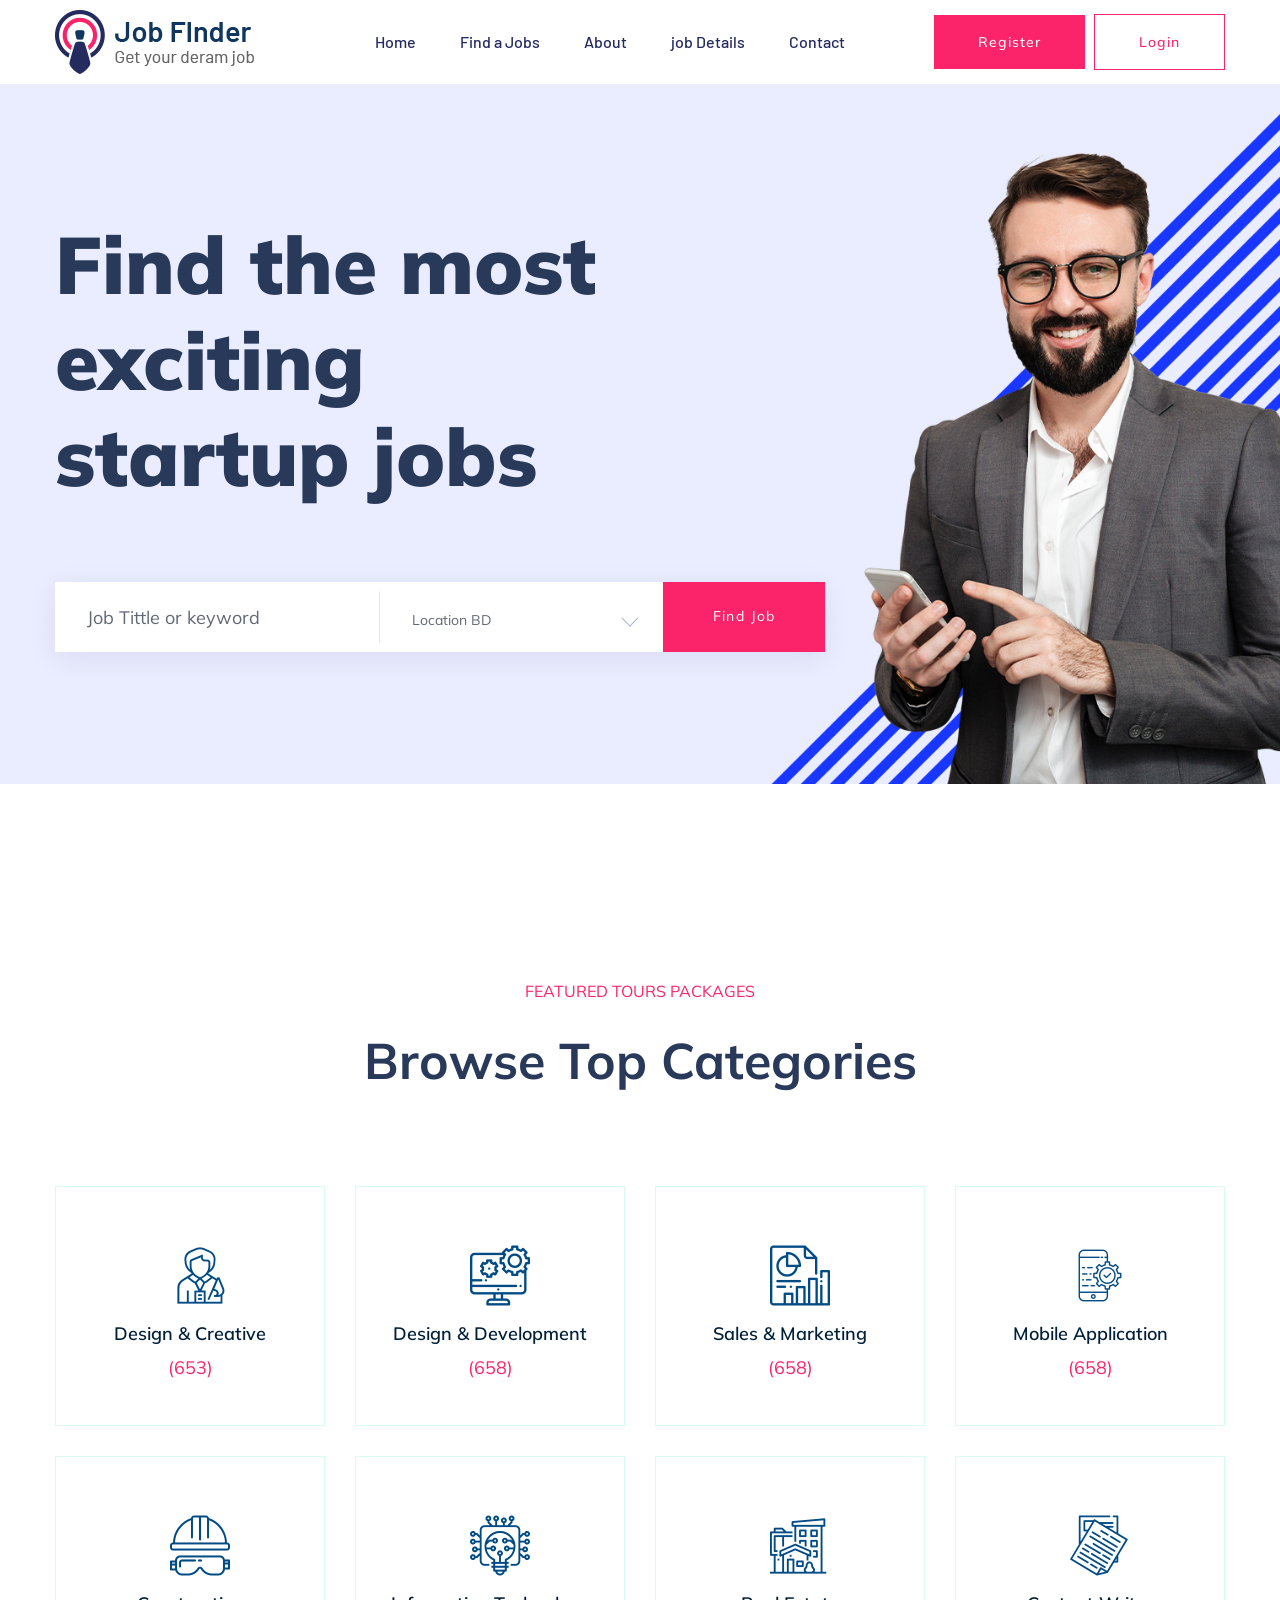
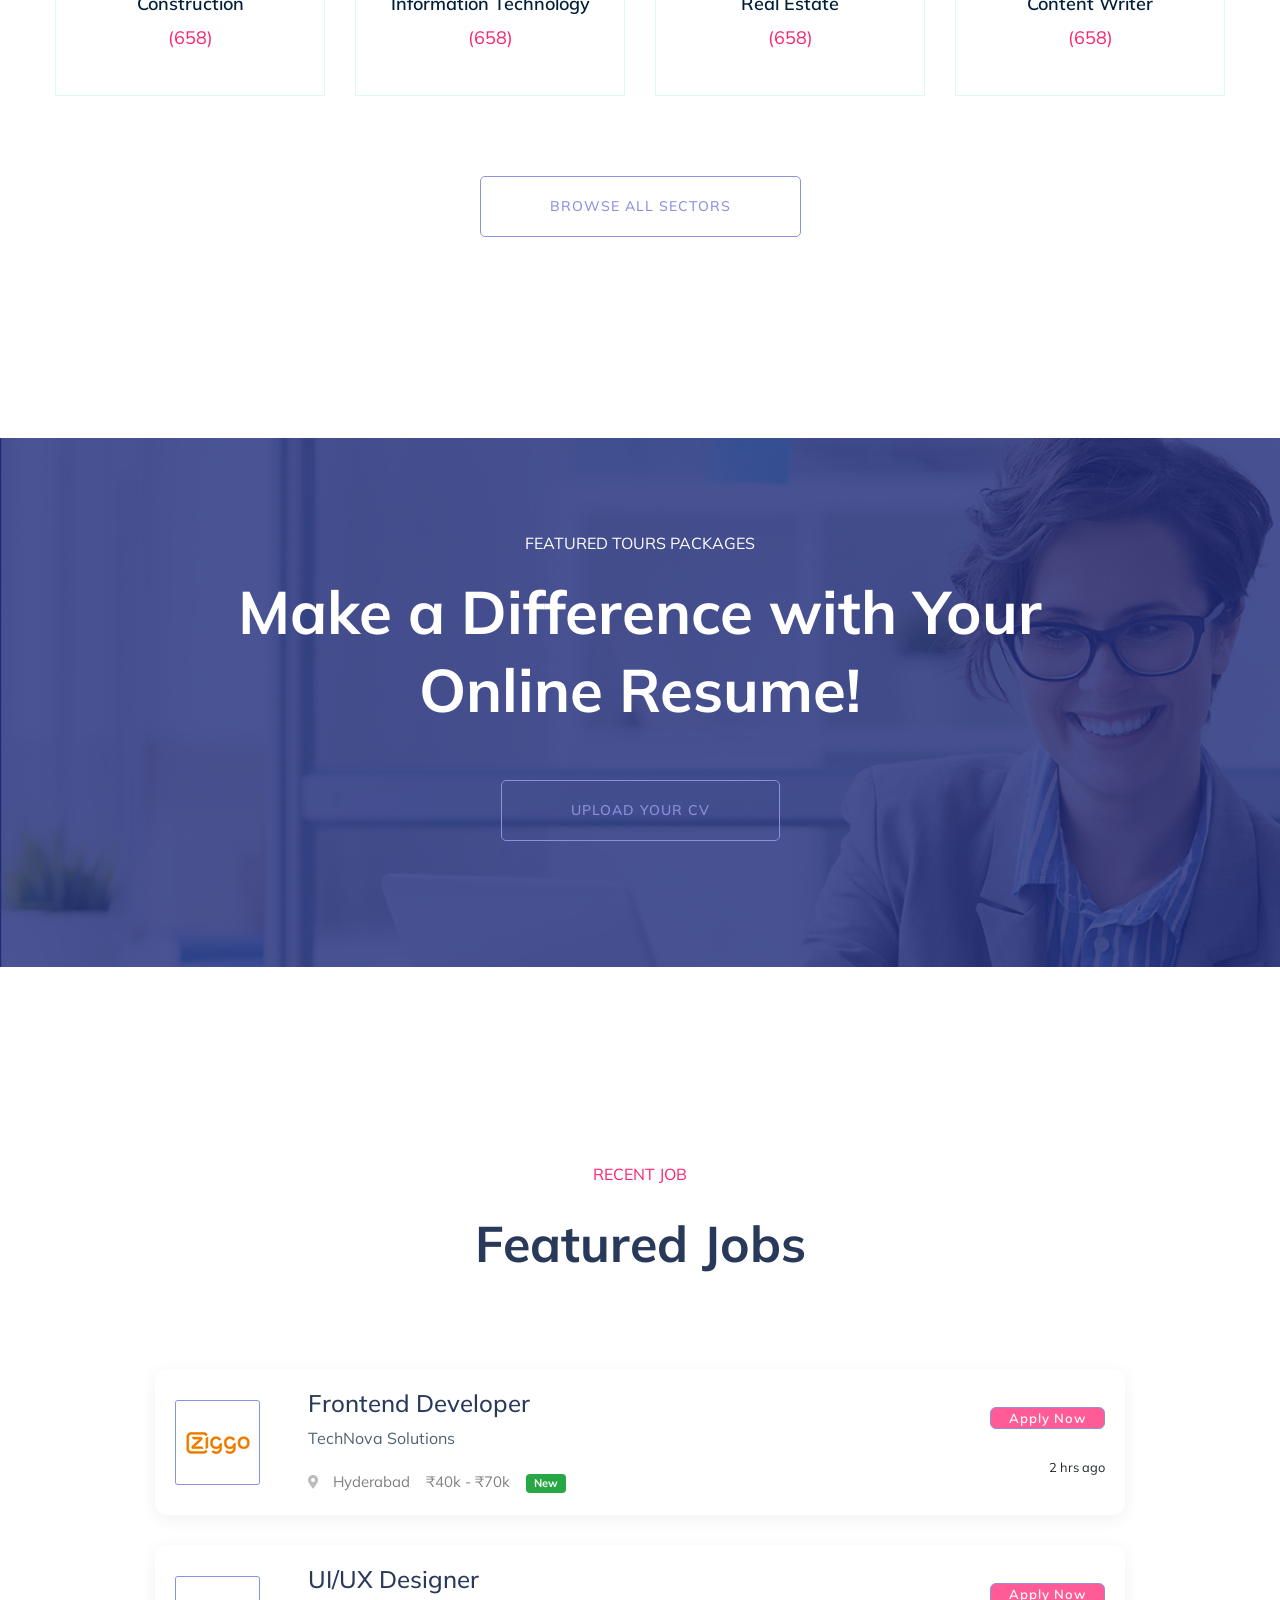
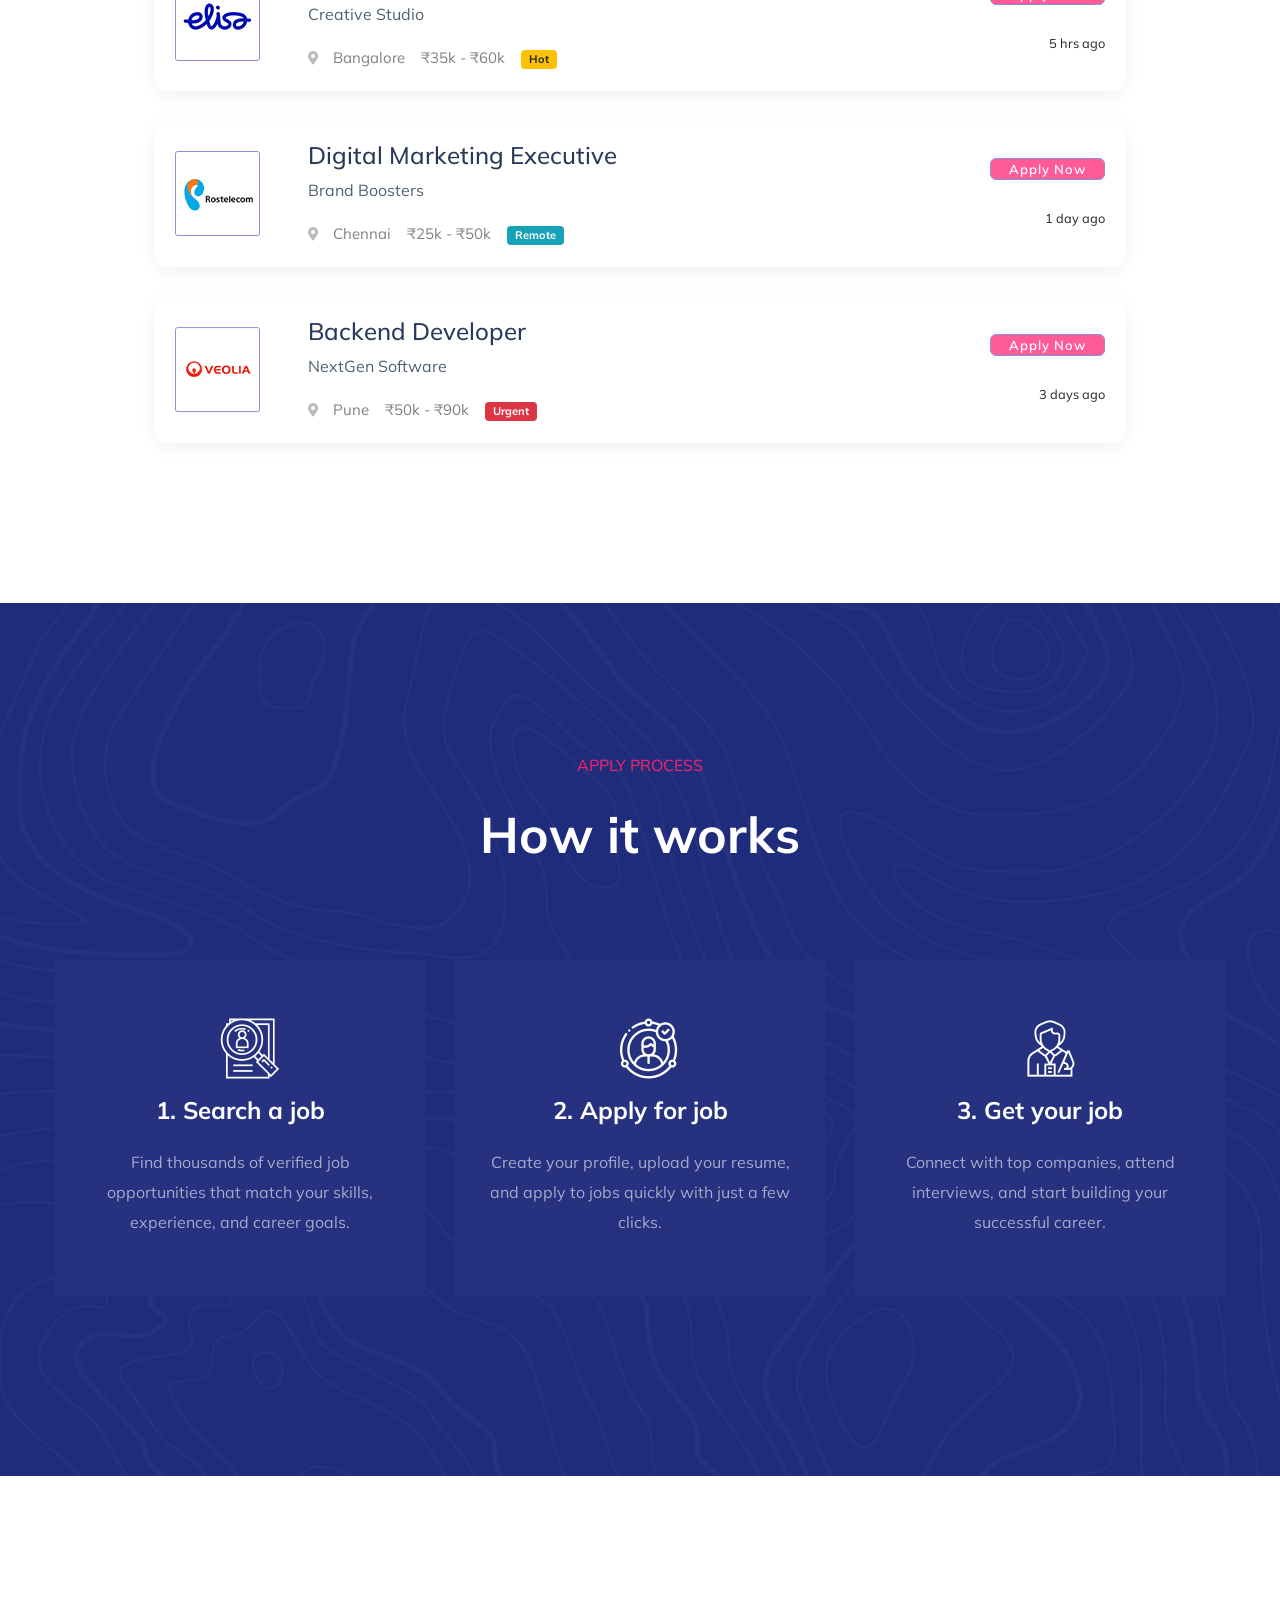
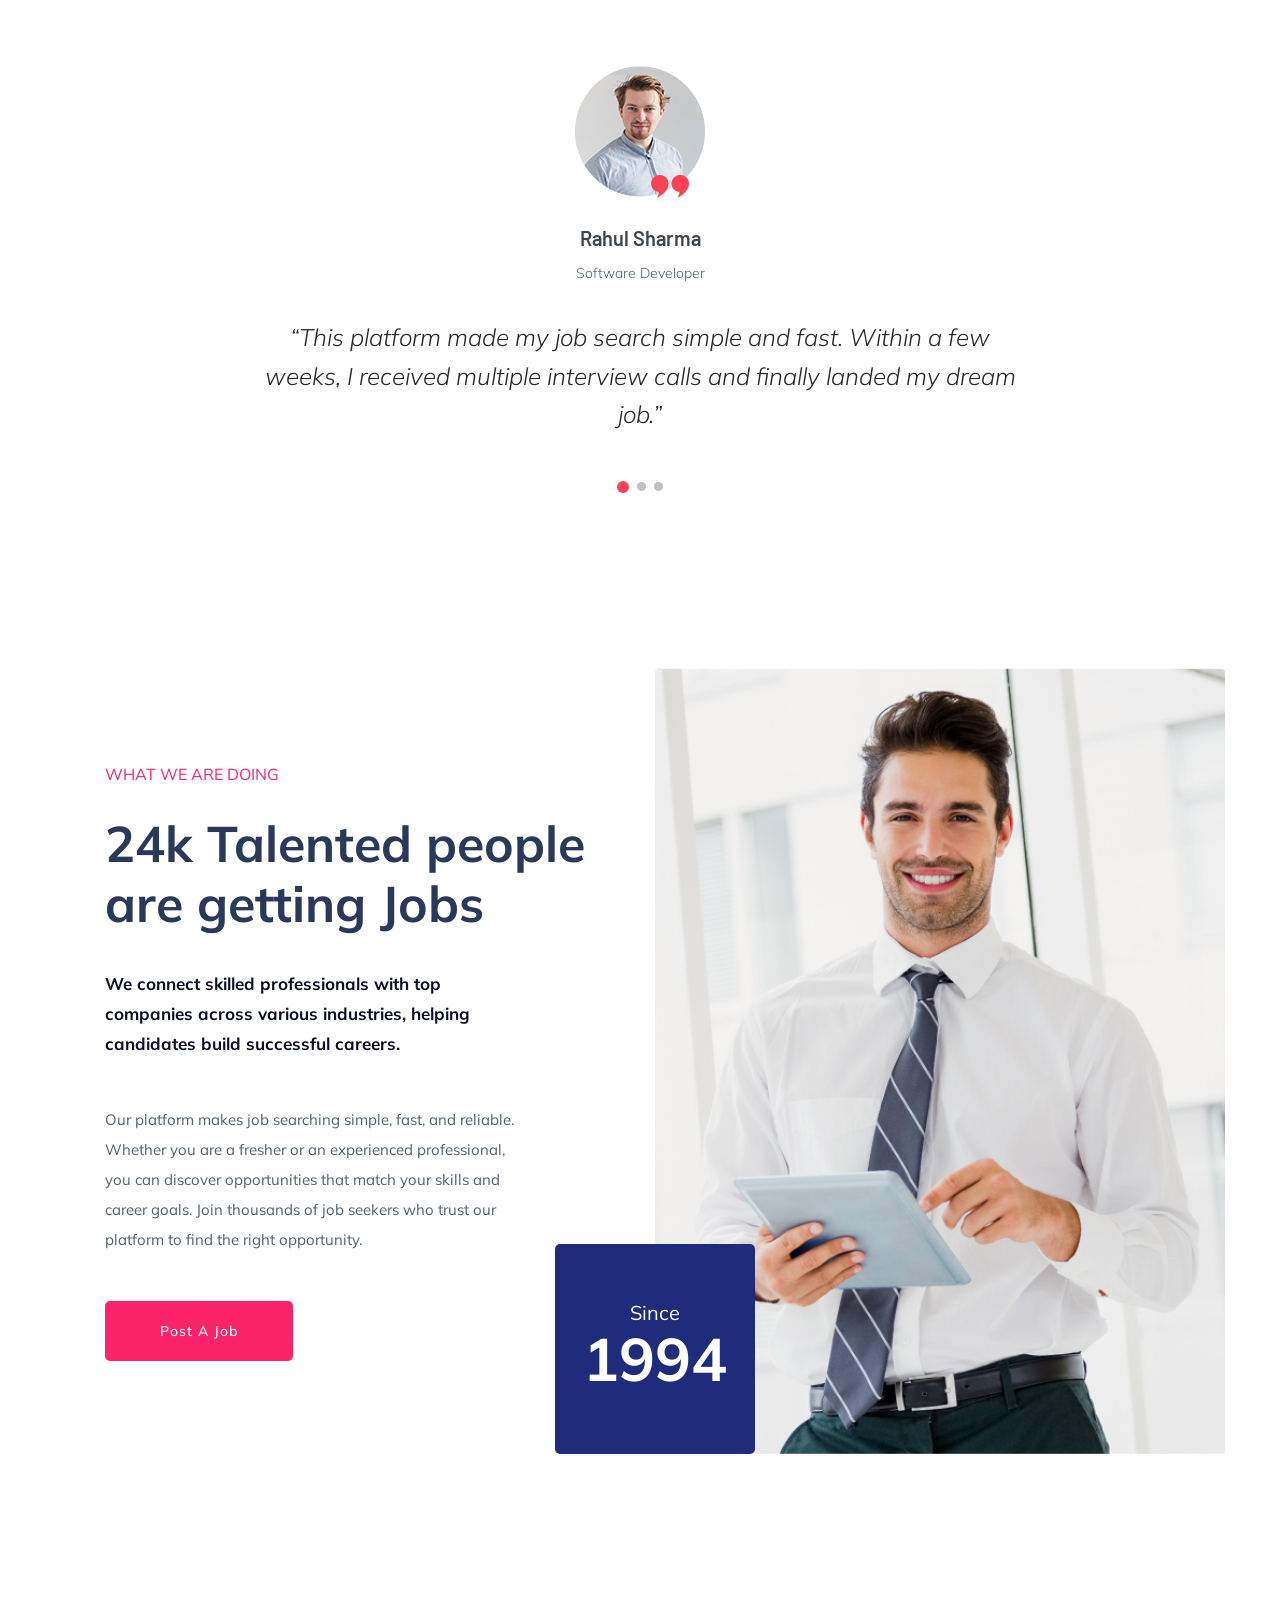
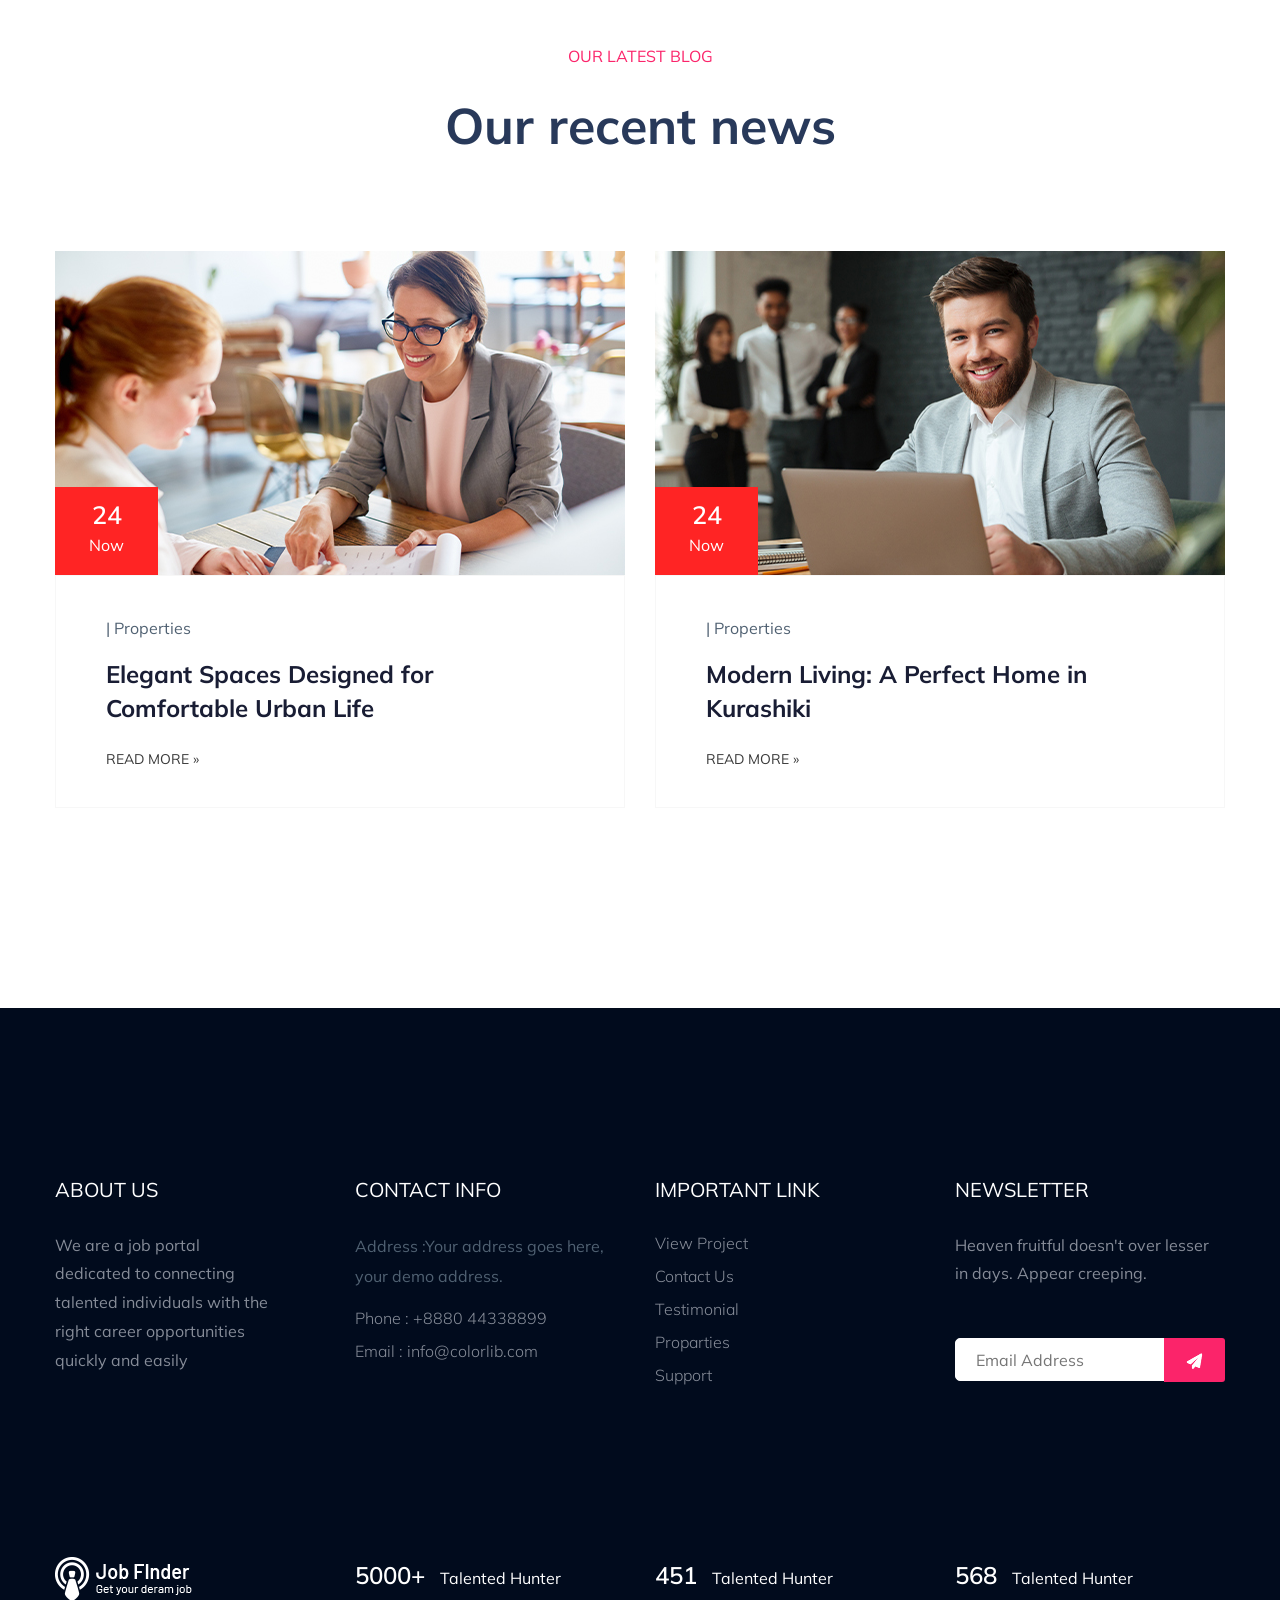
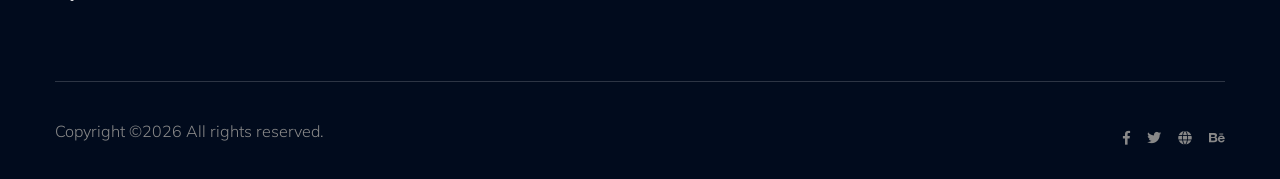
==== commit b86553e4: "updated" ====
--- a/index.html
+++ b/index.html
@@ -55,8 +55,8 @@
                                 <div class="main-menu">
                                     <nav class="d-none d-lg-block">
                                         <ul id="navigation">
-                                            <li><a href="index.html">Home</a></li>
-                                            <li><a href="job_listing.html">Find a Jobs </a></li>
+                                            <li class="active"><a href="index.html">Home</a></li>
+                                            <li><a href="job_listing.html" id="searchBtn">Find a Jobs </a></li>
                                             <li><a href="about.html">About</a></li>
                                         
                                                     <li><a href="job_details.html">job Details</a></li>
@@ -101,8 +101,8 @@
                             <div class="col-xl-8">
                                 <!-- form -->
                                 <form action="#" class="search-box">
-                                    <div class="input-form">
-                                        <input type="text" placeholder="Job Tittle or keyword">
+                                    <div class="input-form" id="jobSearch">
+                                        <input type="text" id="jobSearch" placeholder="Job Tittle or keyword">
                                     </div>
                                     <div class="select-form">
                                         <div class="select-itms">
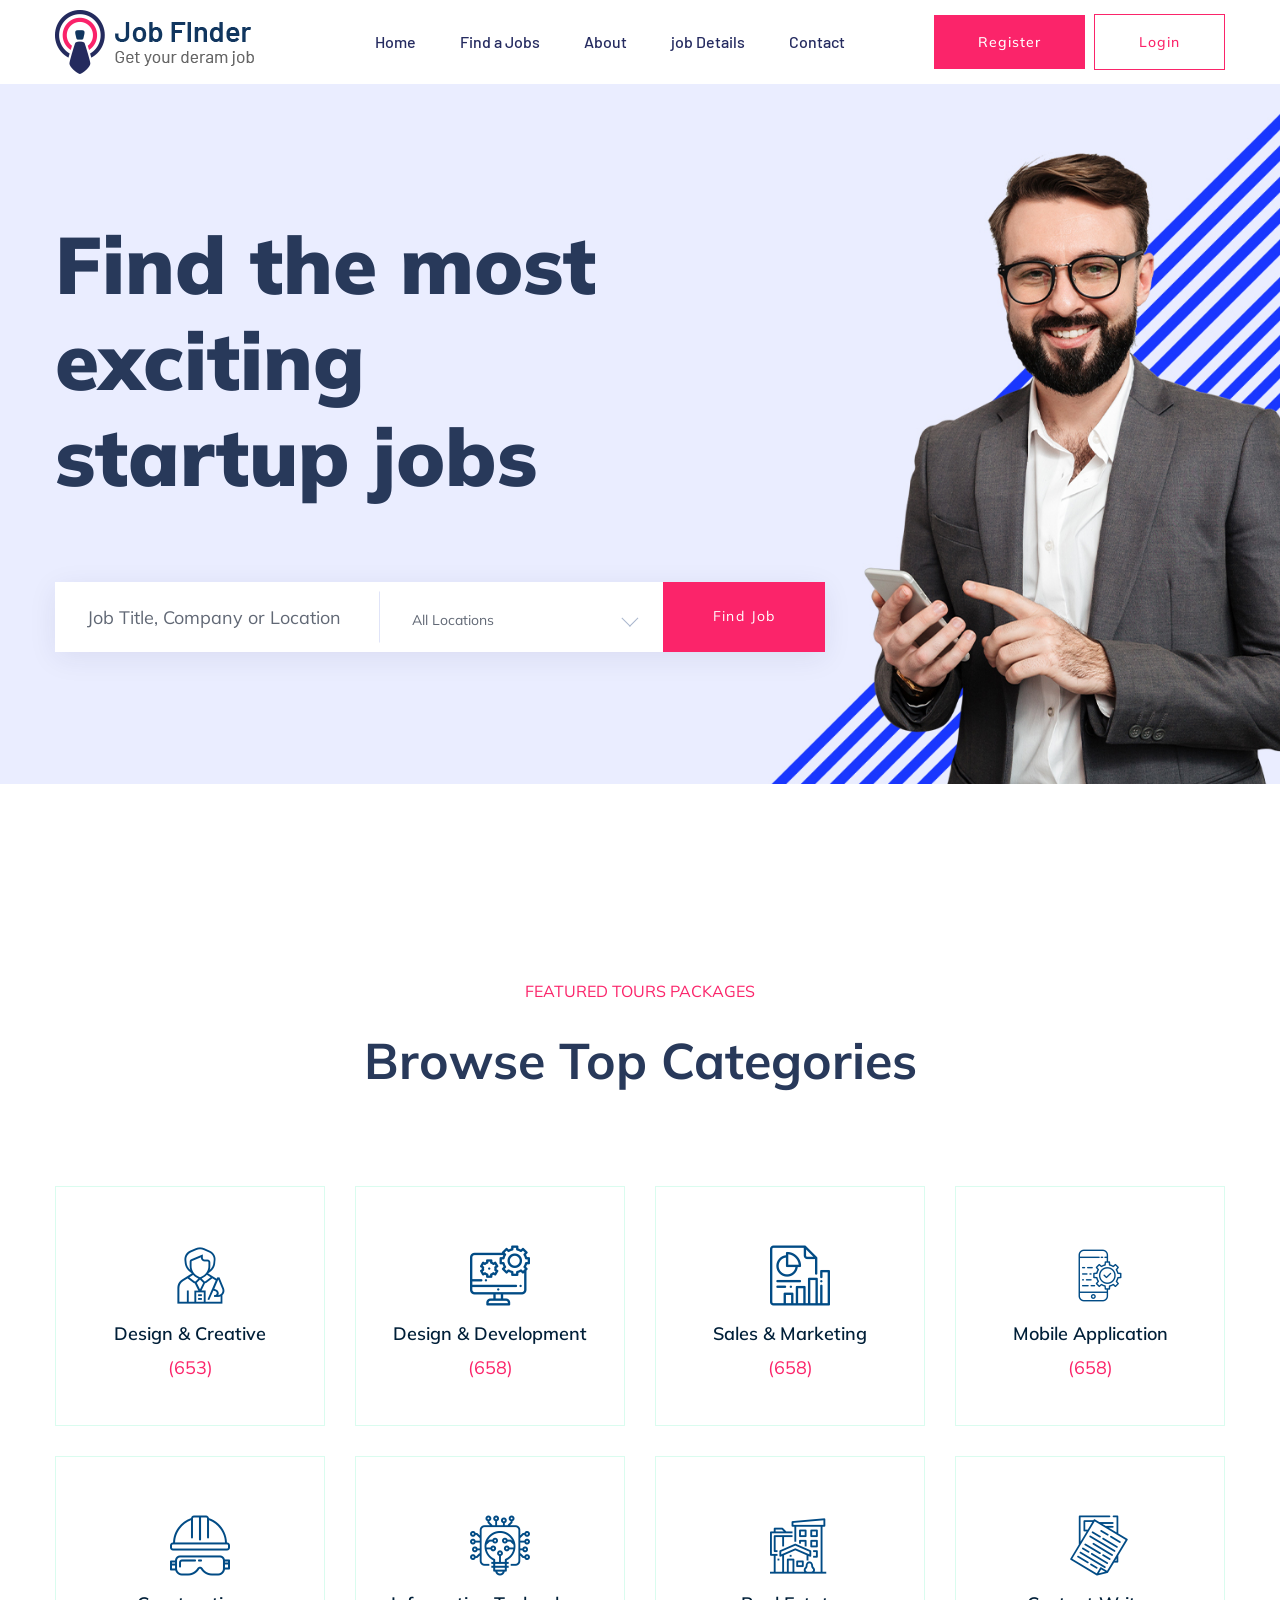
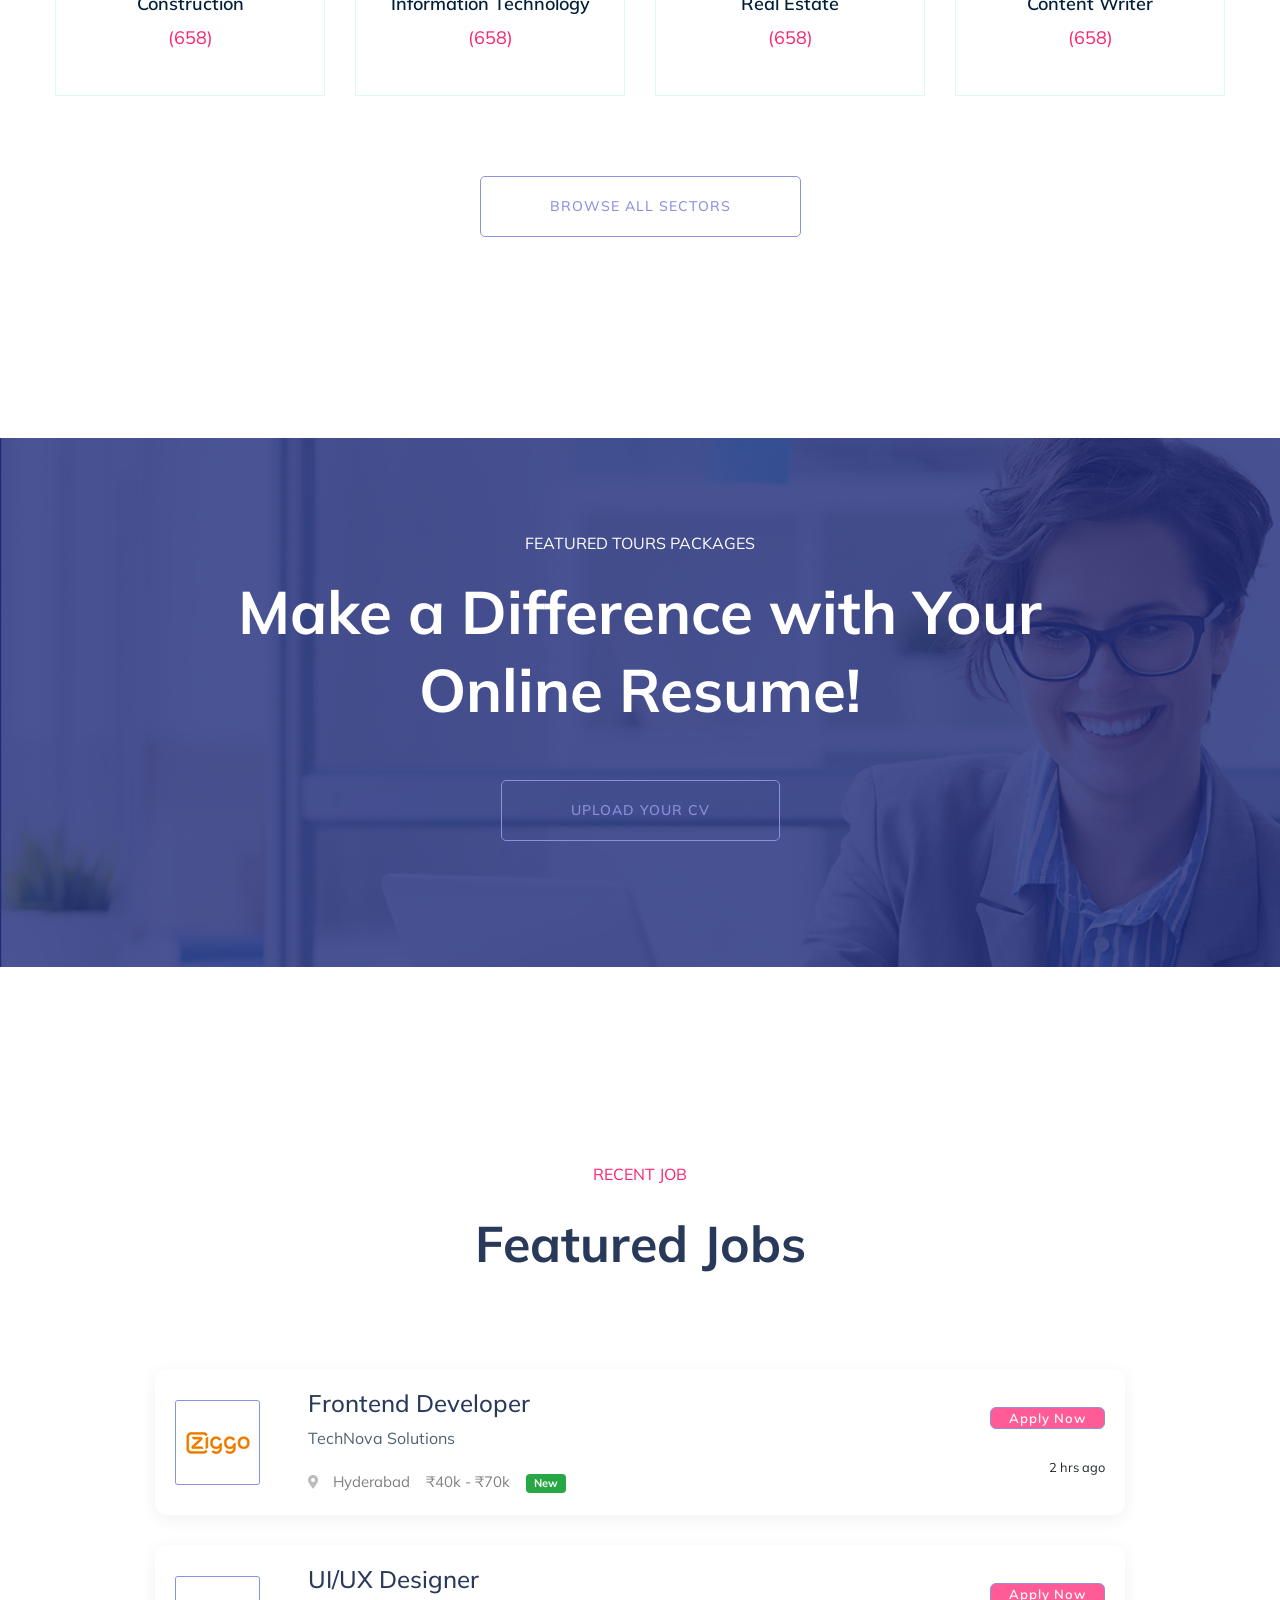
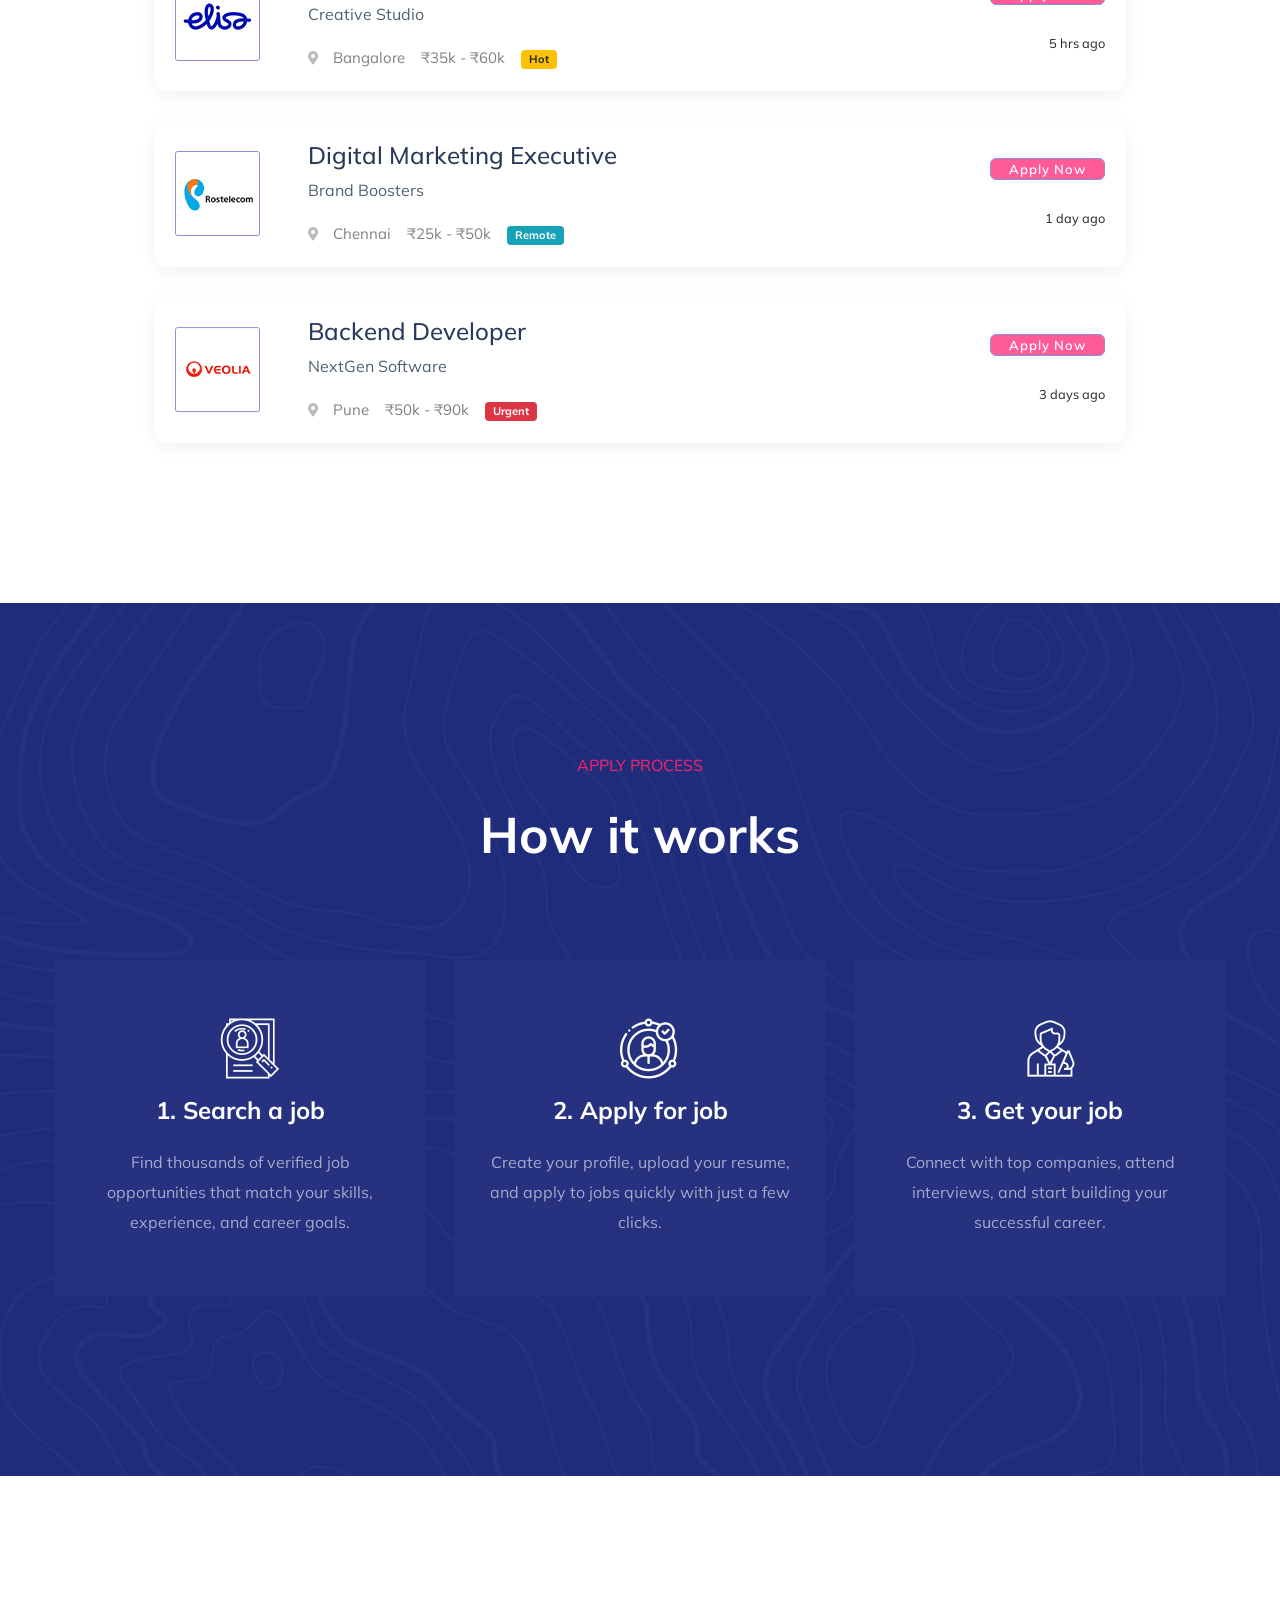
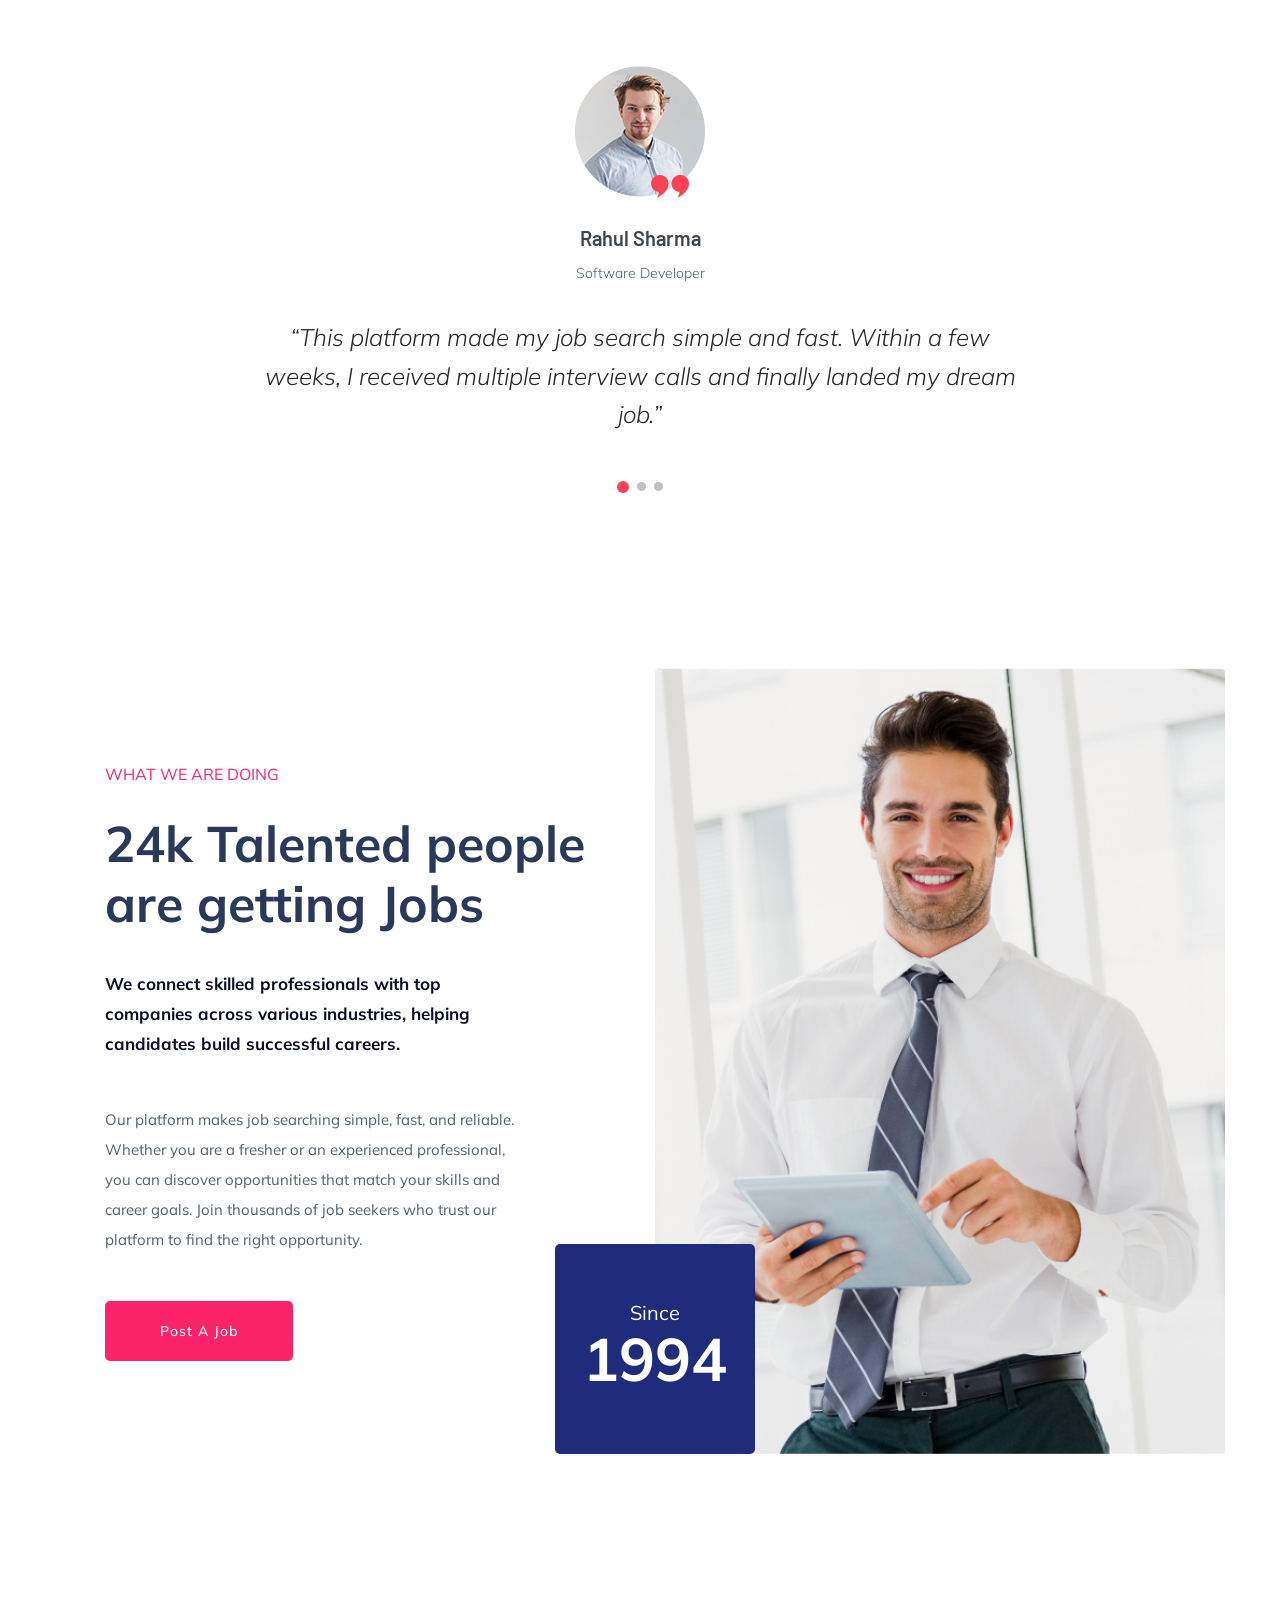
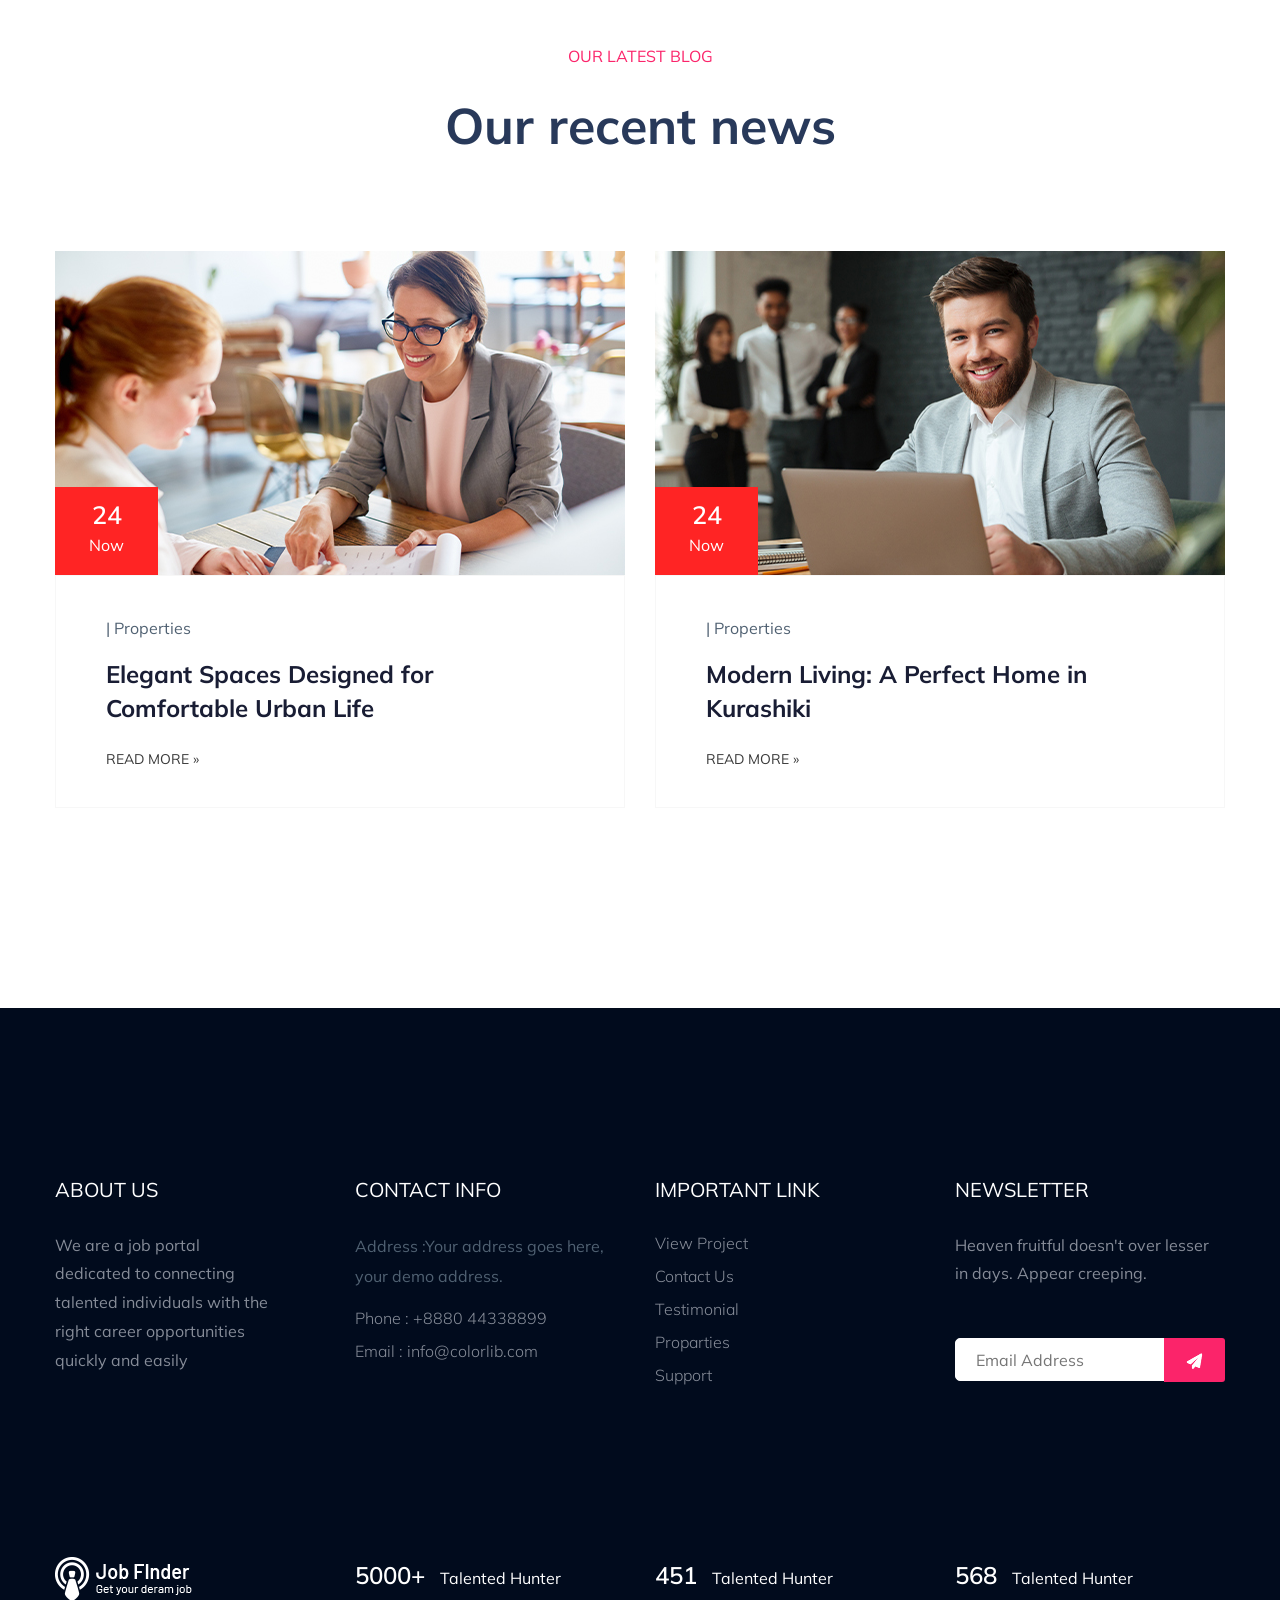
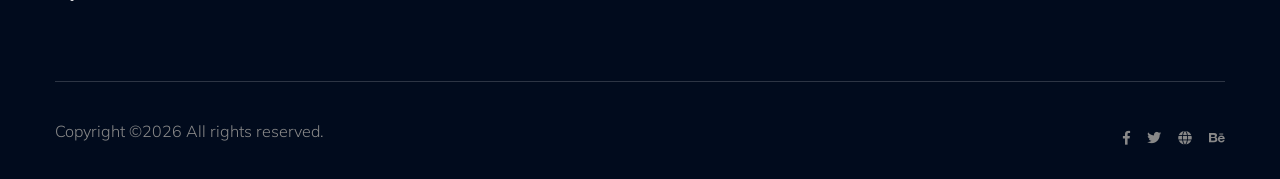
==== commit 5ee1af9e: "updated" ====
--- a/index.html
+++ b/index.html
@@ -66,8 +66,8 @@
                                 </div>          
                                 <!-- Header-btn -->
                                 <div class="header-btn d-none f-right d-lg-block">
-                                    <a href="#" class="btn head-btn1">Register</a>
-                                    <a href="#" class="btn head-btn2">Login</a>
+                                    <a href="login.html" class="btn head-btn1">Register</a>
+                                    <a href="login.html" class="btn head-btn2">Login</a>
                                 </div>
                             </div>
                         </div>
@@ -100,24 +100,27 @@
                         <div class="row">
                             <div class="col-xl-8">
                                 <!-- form -->
-                                <form action="#" class="search-box">
-                                    <div class="input-form" id="jobSearch">
-                                        <input type="text" id="jobSearch" placeholder="Job Tittle or keyword">
-                                    </div>
-                                    <div class="select-form">
-                                        <div class="select-itms">
-                                            <select name="select" id="select1">
-                                                <option value="">Location BD</option>
-                                                <option value="">Location PK</option>
-                                                <option value="">Location US</option>
-                                                <option value="">Location UK</option>
-                                            </select>
-                                        </div>
-                                    </div>
-                                    <div class="search-form">
-                                        <a href="#">Find job</a>
-                                    </div>	
-                                </form>	
+                                 <form action="#" class="search-box">
+    <div class="input-form">
+        <input type="text" id="jobSearch" placeholder="Job Title, Company or Location">
+    </div>
+
+    <div class="select-form">
+        <div class="select-itms">
+            <select id="locationFilter">
+                <option value="">All Locations</option>
+                <option value="Hyderabad">Hyderabad</option>
+                <option value="Bangalore">Bangalore</option>
+                <option value="Chennai">Chennai</option>
+                <option value="Pune">Pune</option>
+            </select>
+        </div>
+    </div>
+
+    <div class="search-form">
+        <a href="javascript:void(0)" onclick="filterJobs()">Find job</a>
+    </div>  
+</form>
                             </div>
                         </div>
                     </div>
--- a/assets/css/style.css
+++ b/assets/css/style.css
@@ -54,4 +54,46 @@
     align-items: flex-end;
     justify-content: center;
     min-width: 120px;
-}+}
+        .login-area {
+            min-height: 100vh;
+            display: flex;
+            align-items: center;
+            justify-content: center;
+        }
+
+        .login-box {
+            background: #fff;
+            padding: 40px;
+            border-radius: 10px;
+            box-shadow: 0 10px 30px rgba(0,0,0,0.1);
+            width: 100%;
+            max-width: 420px;
+        }
+
+        .login-box h2 {
+            margin-bottom: 25px;
+            text-align: center;
+        }
+
+        .form-control {
+            height: 45px;
+            margin-bottom: 15px;
+        }
+
+        .btn-login {
+            width: 100%;
+            height: 45px;
+            background: #0d6efd;
+            color: #fff;
+            border: none;
+        }
+
+        .btn-login:hover {
+            background: #0b5ed7;
+        }
+
+        .extra-links {
+            text-align: center;
+            margin-top: 15px;
+        }
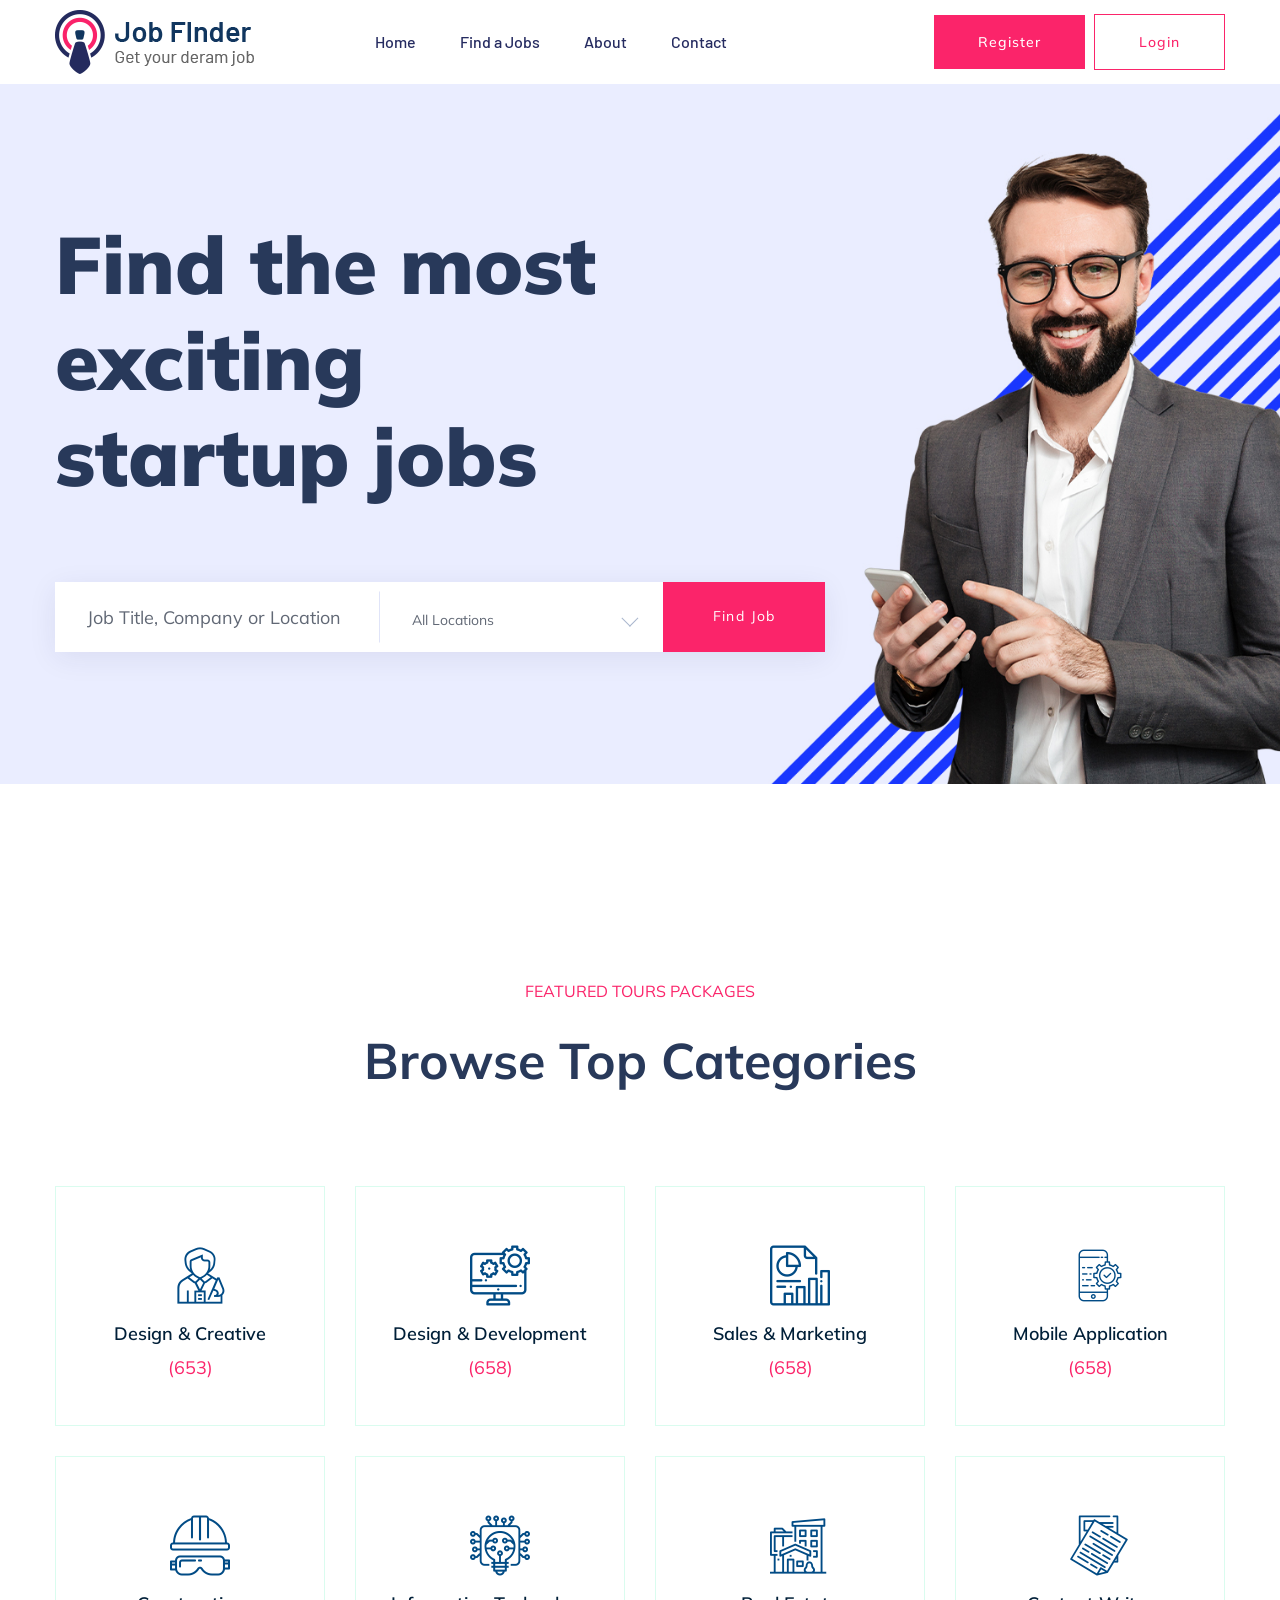
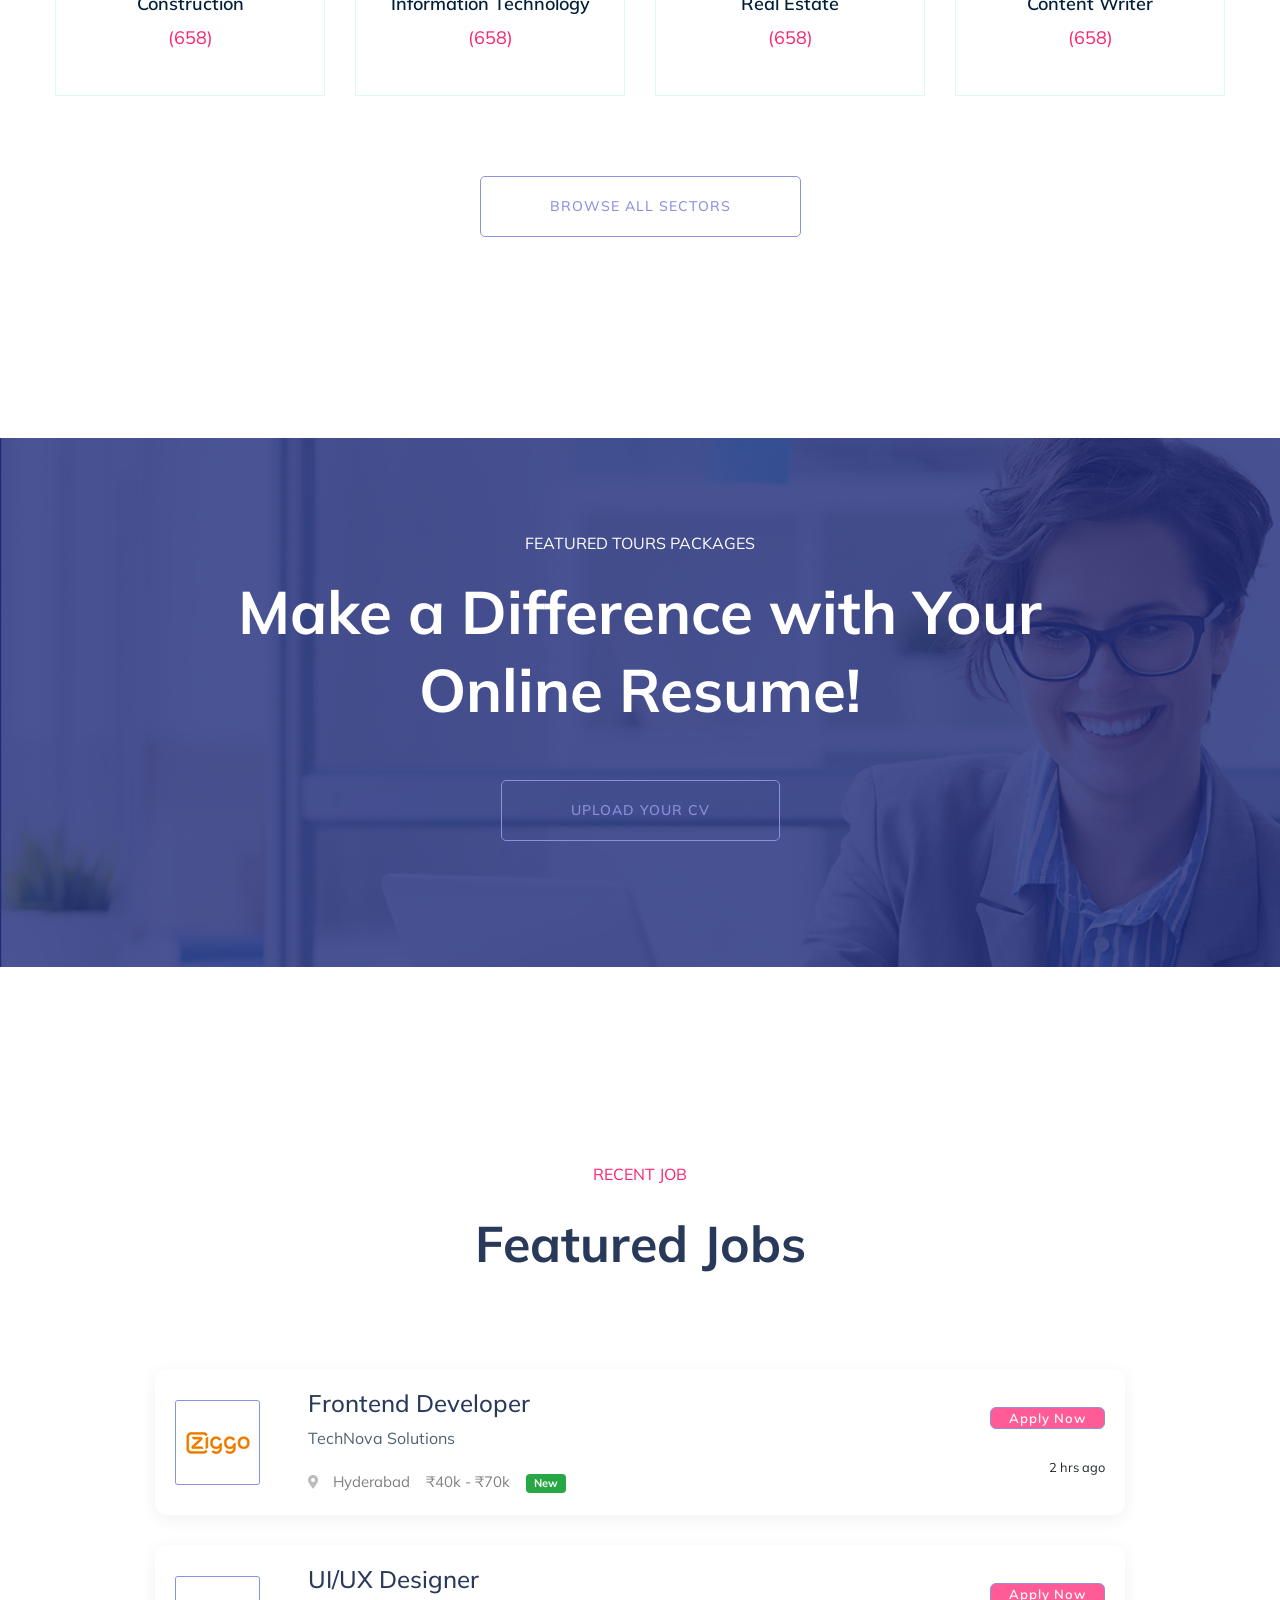
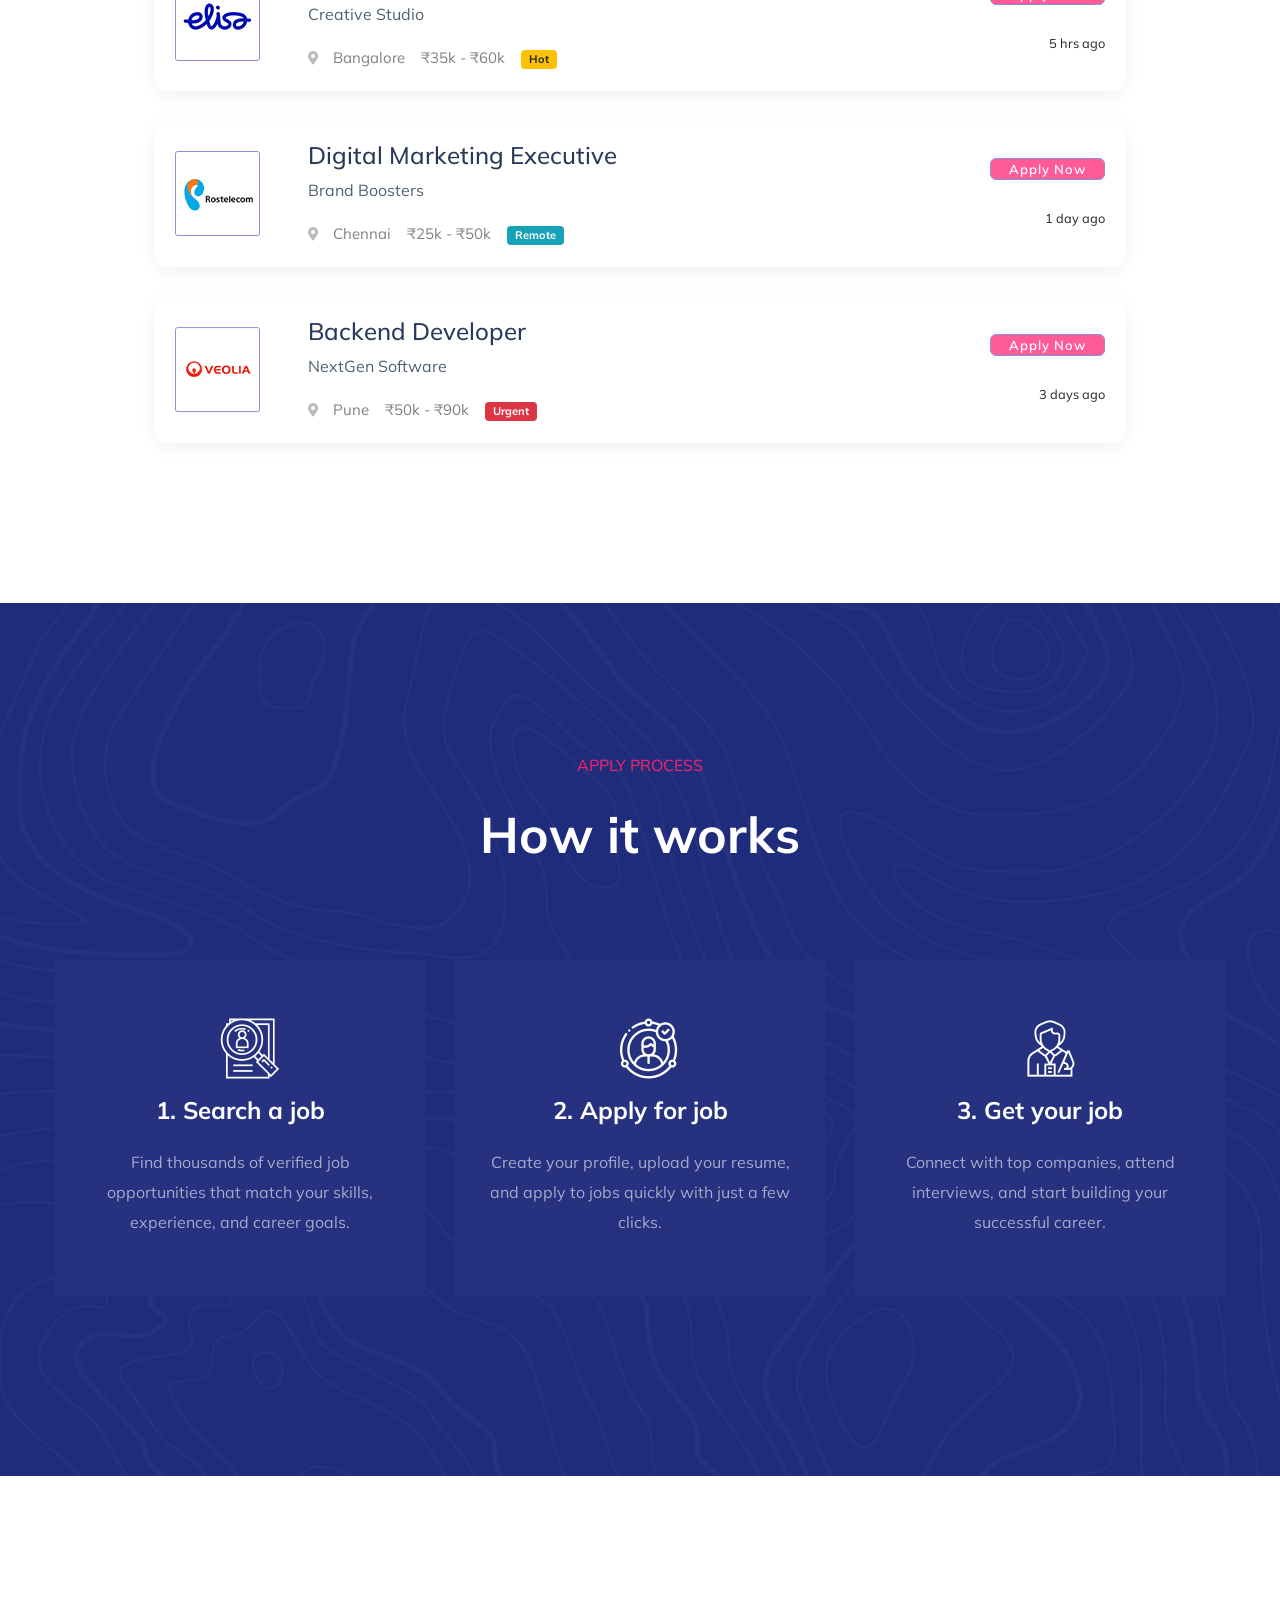
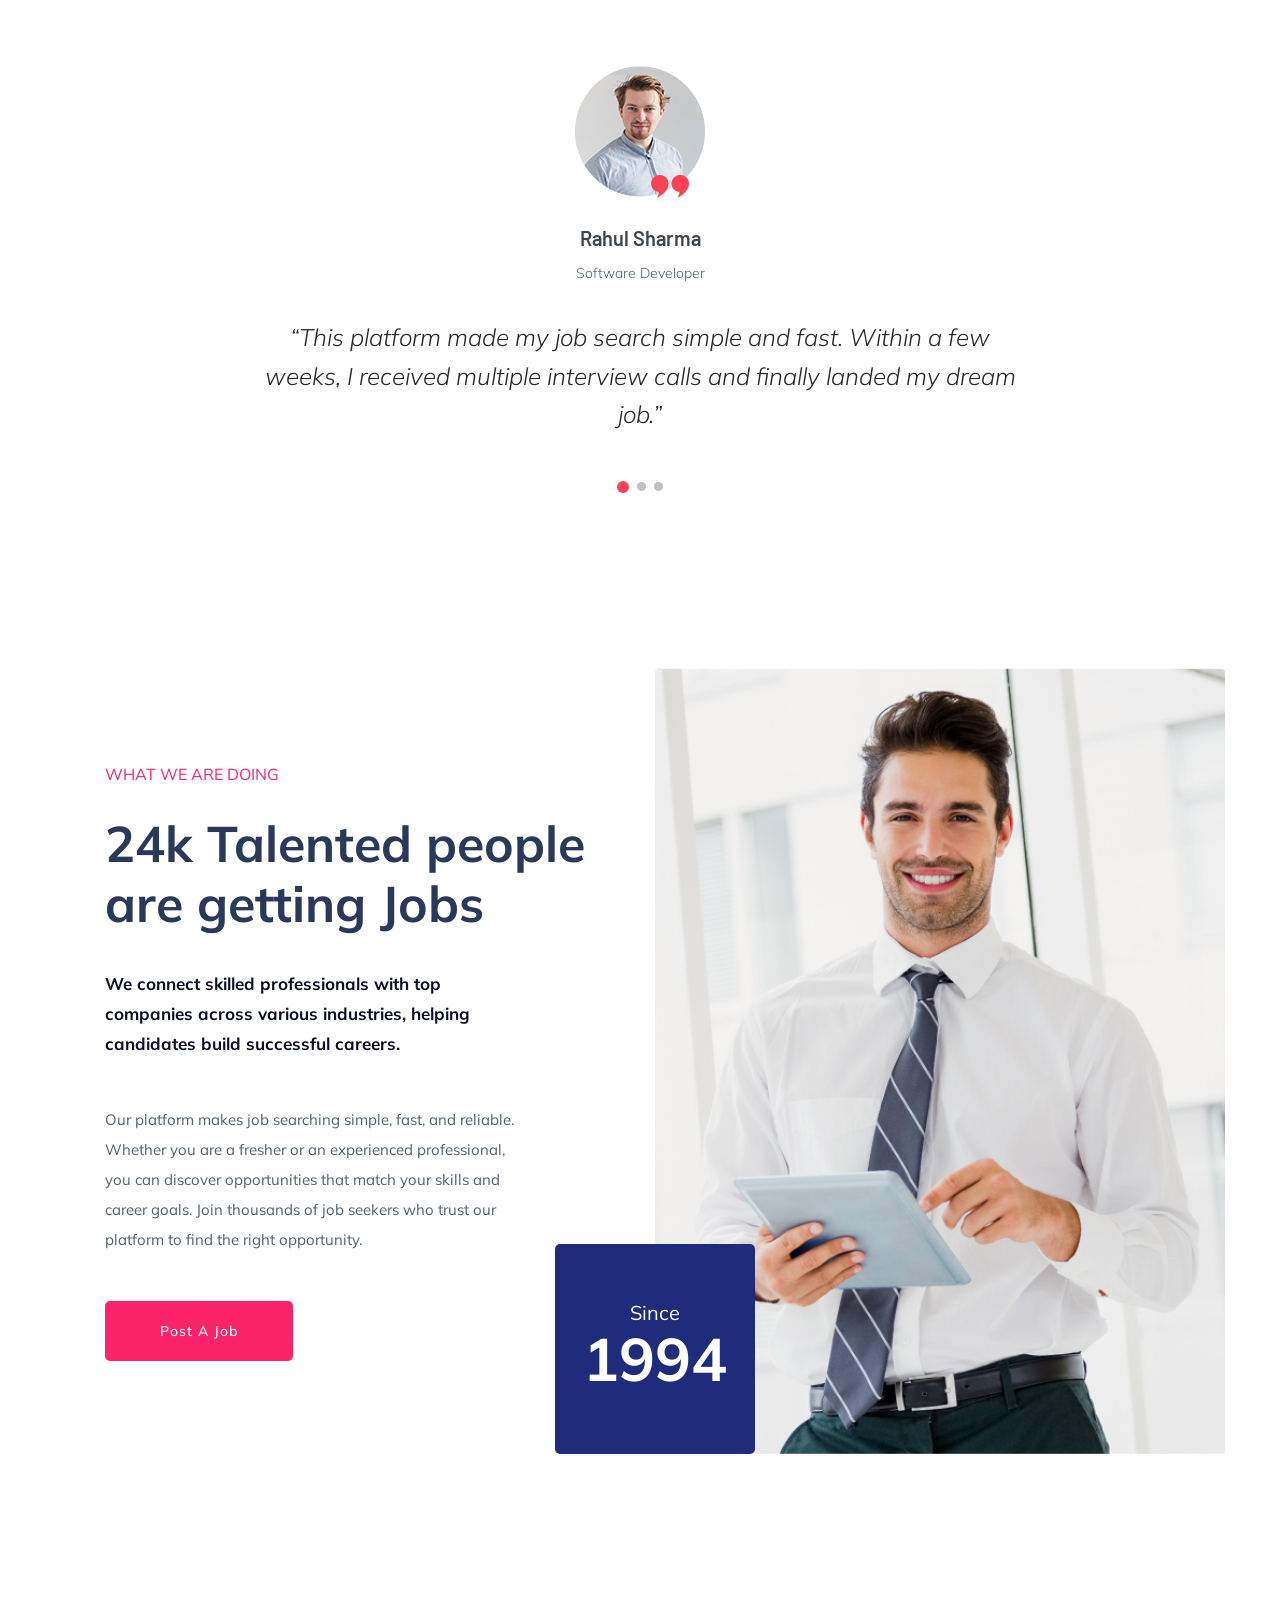
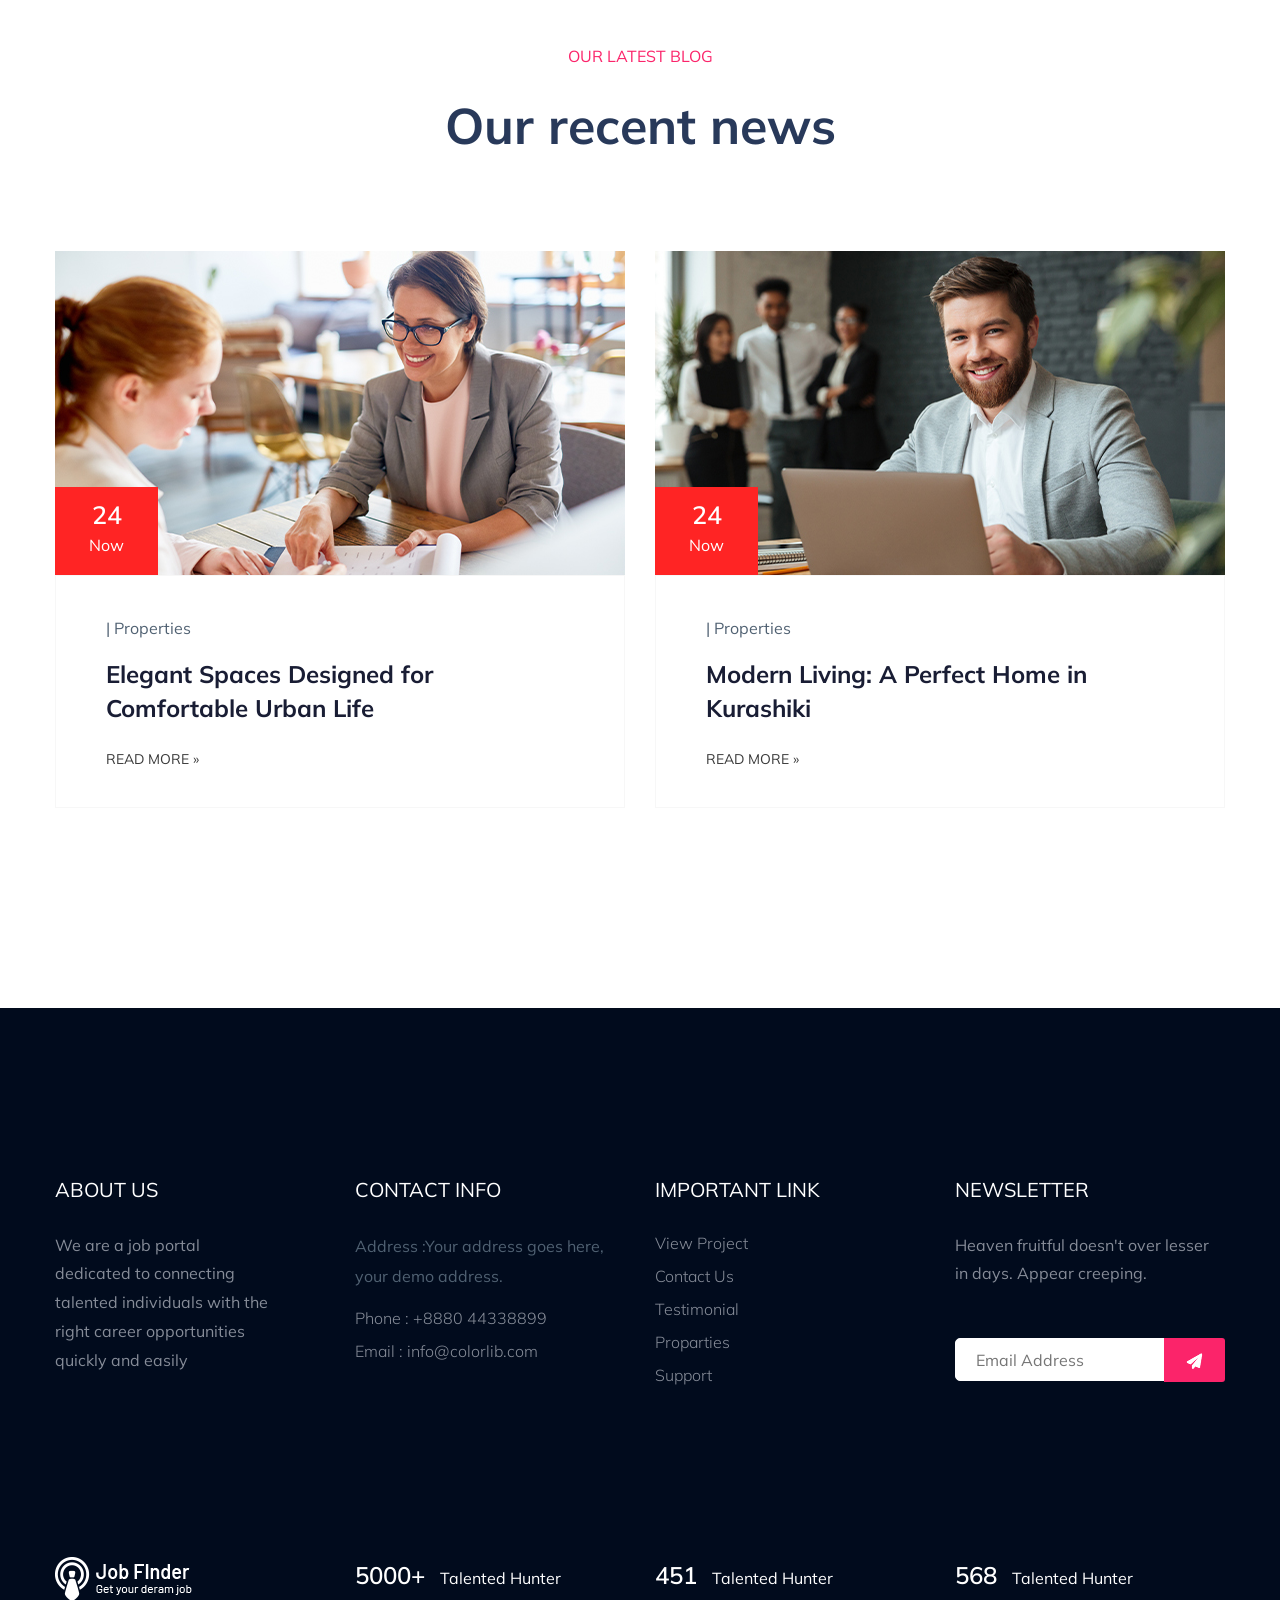
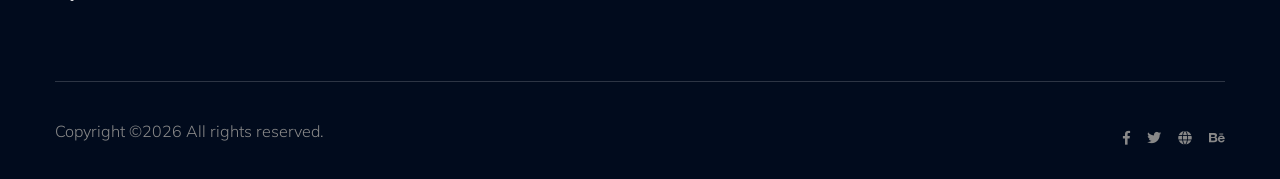
==== commit e62ba91a: "updated" ====
--- a/index.html
+++ b/index.html
@@ -59,7 +59,6 @@
                                             <li><a href="job_listing.html" id="searchBtn">Find a Jobs </a></li>
                                             <li><a href="about.html">About</a></li>
                                         
-                                                    <li><a href="job_details.html">job Details</a></li>
                                             <li><a href="contact.html">Contact</a></li>
                                         </ul>
                                     </nav>
